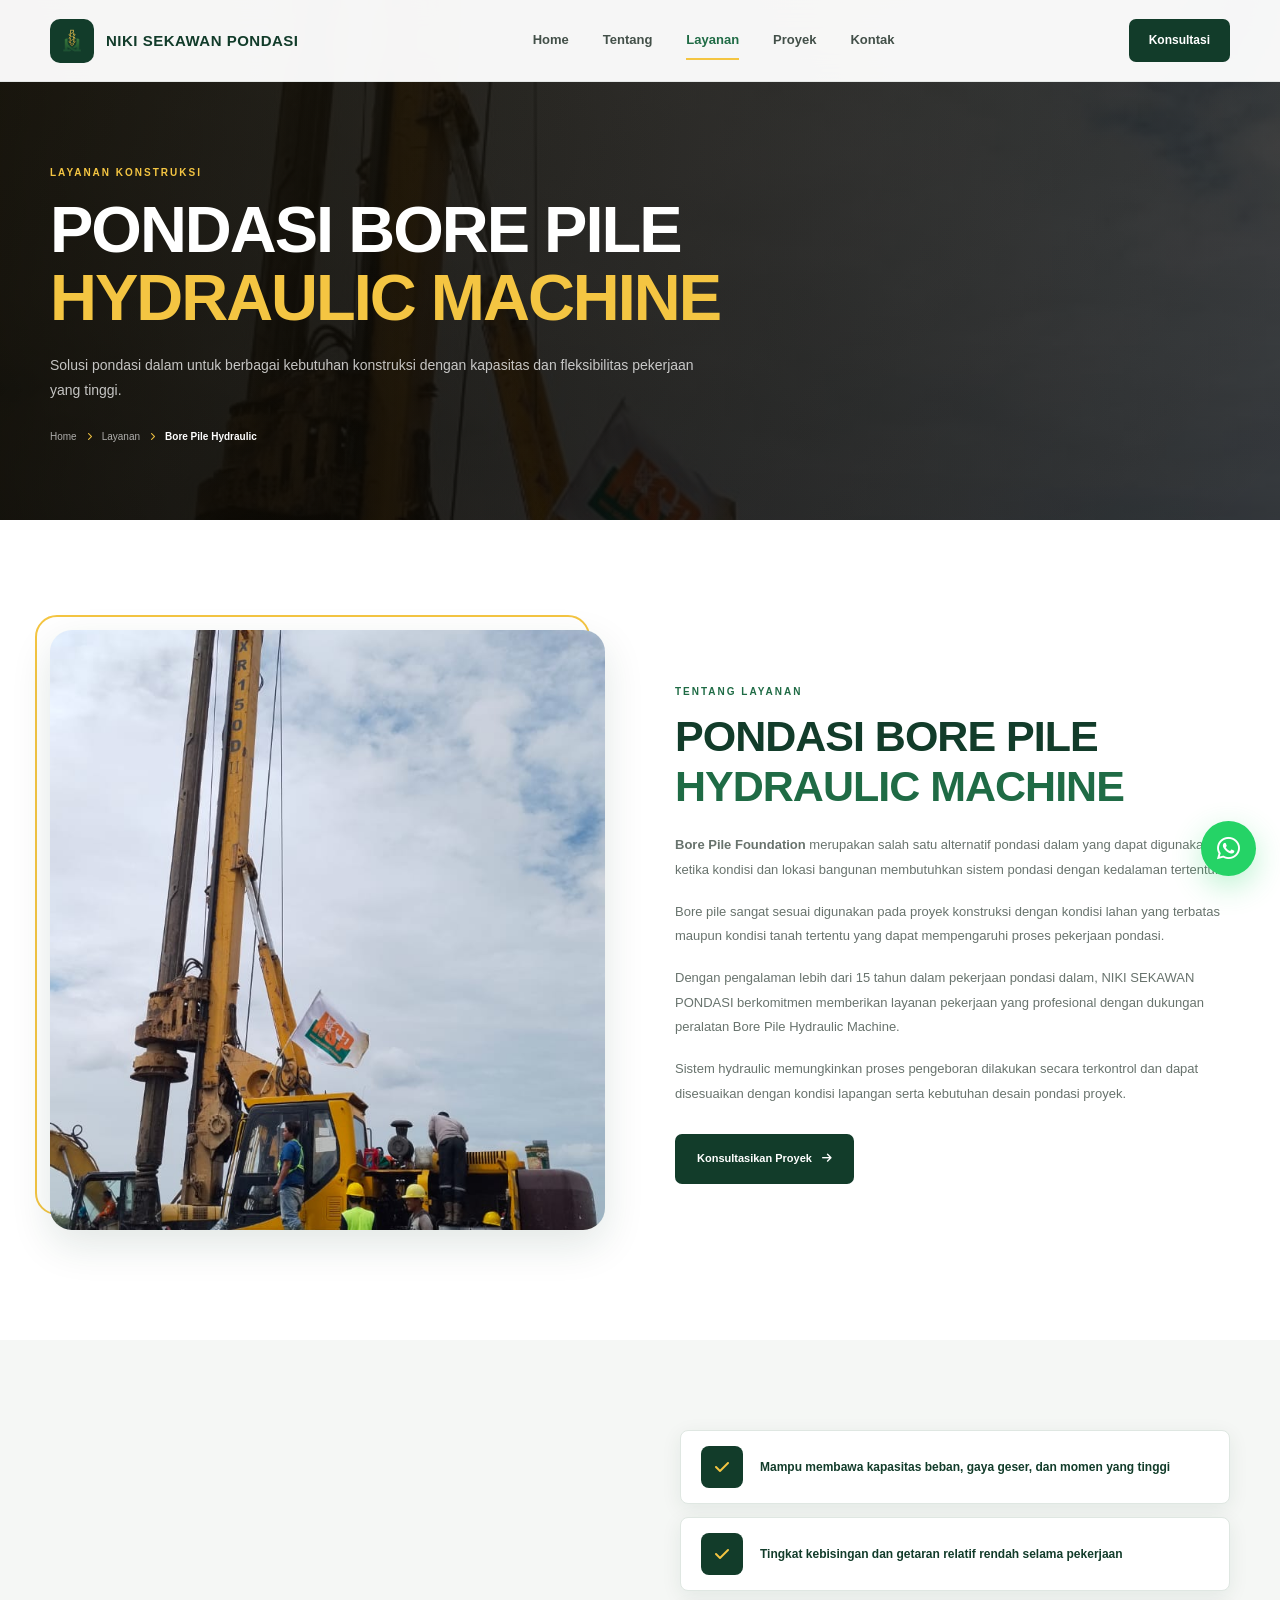
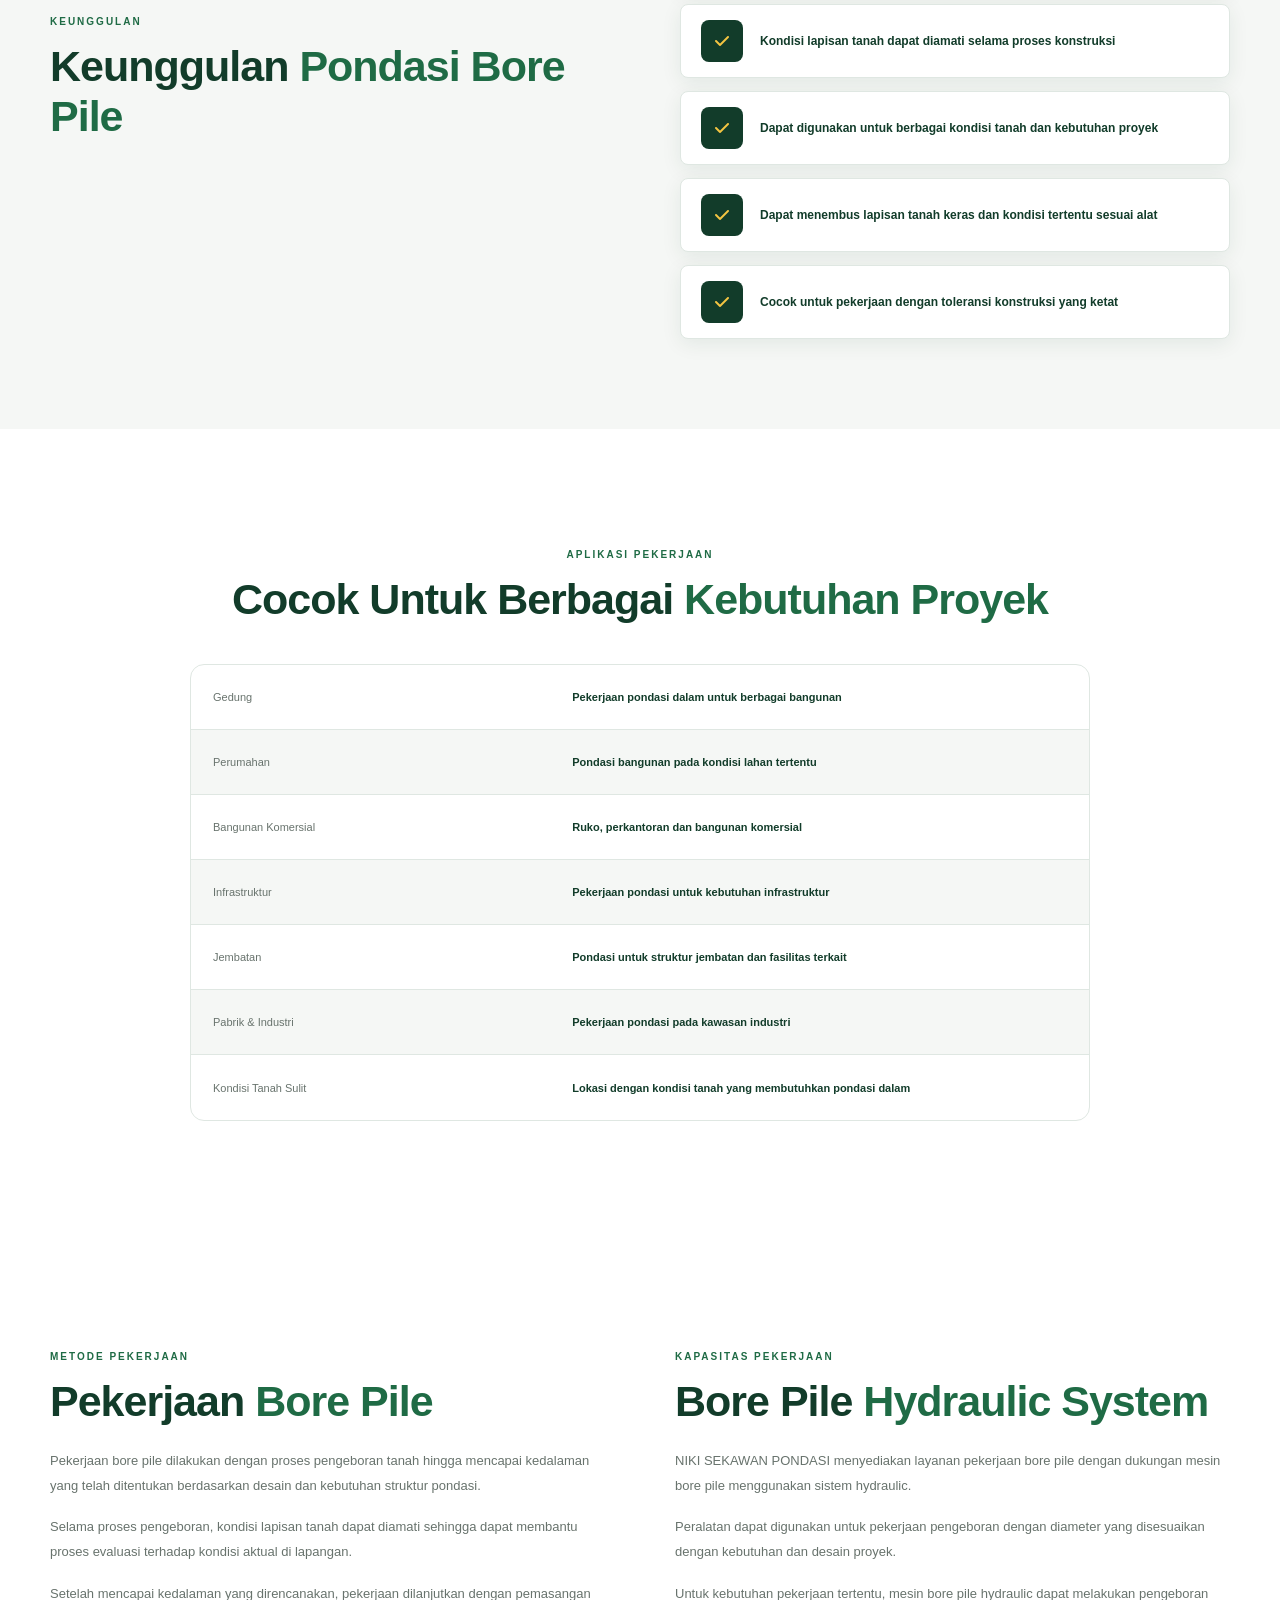
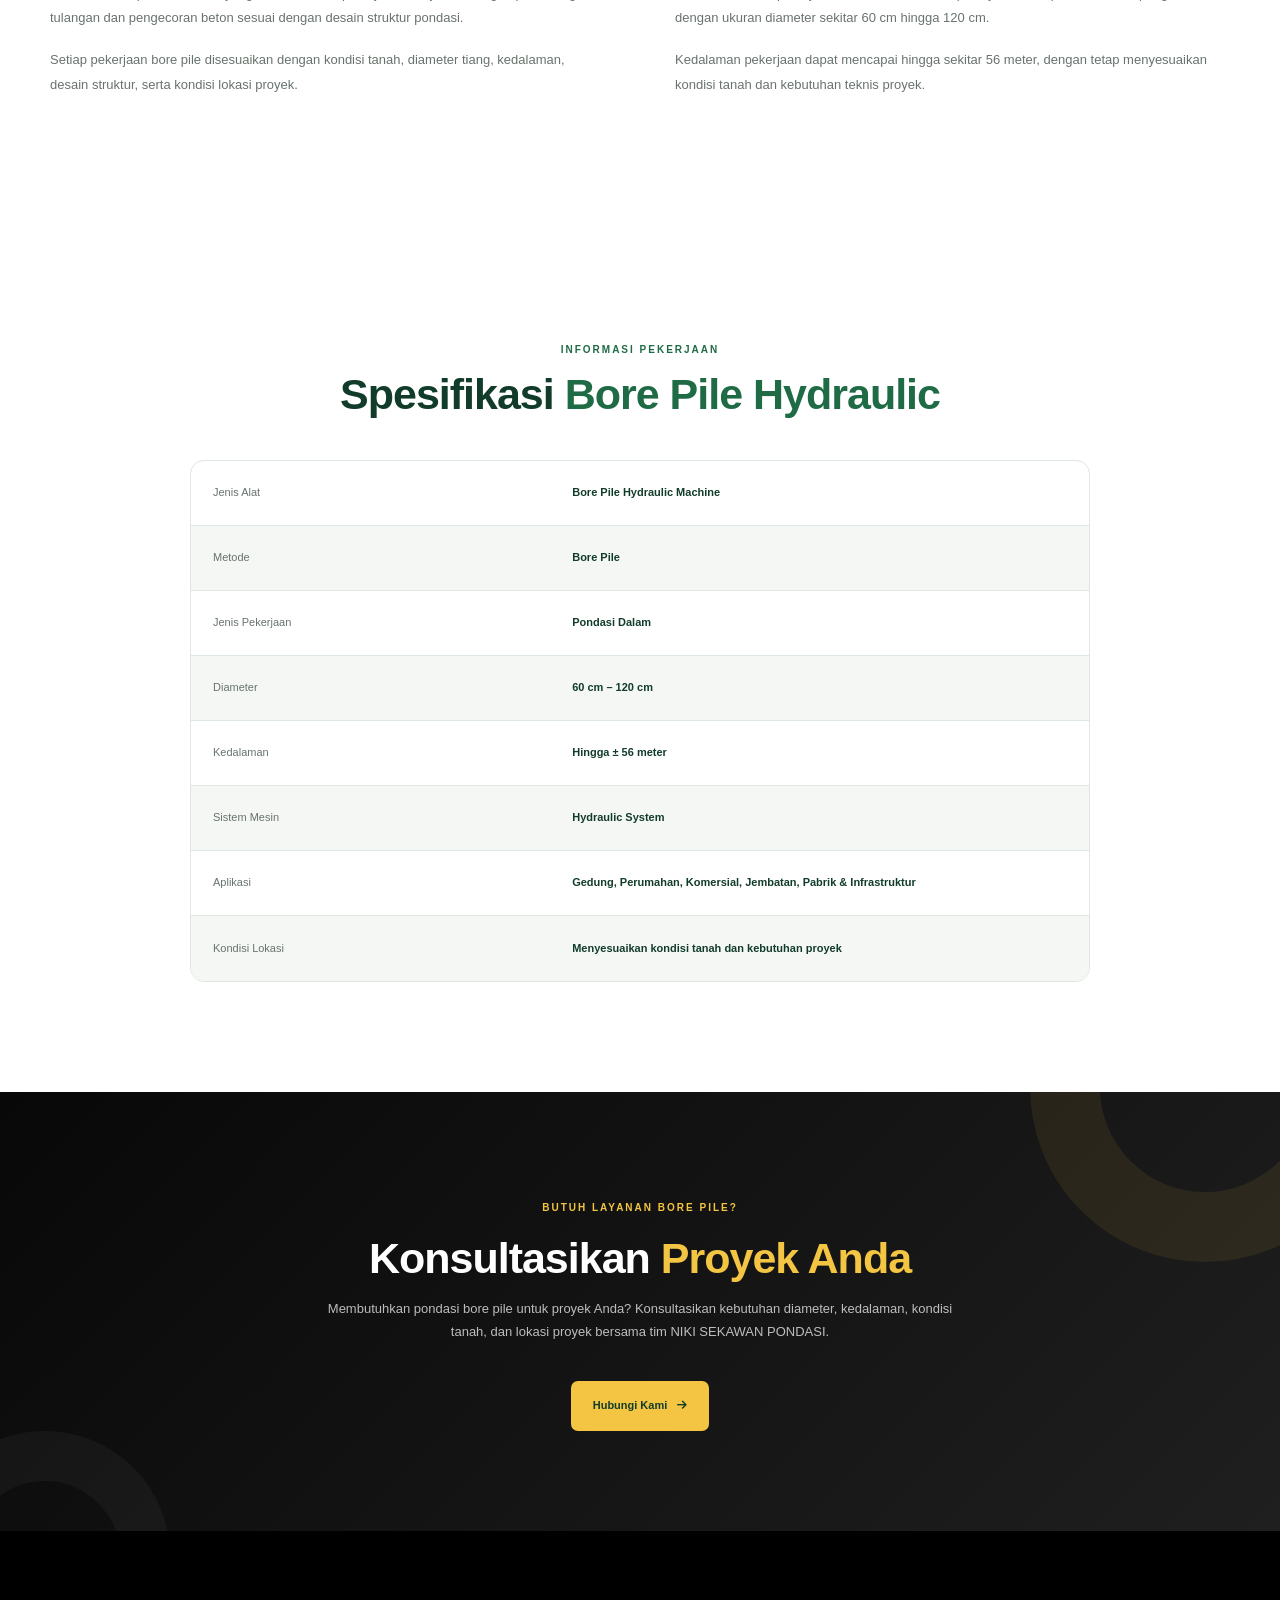
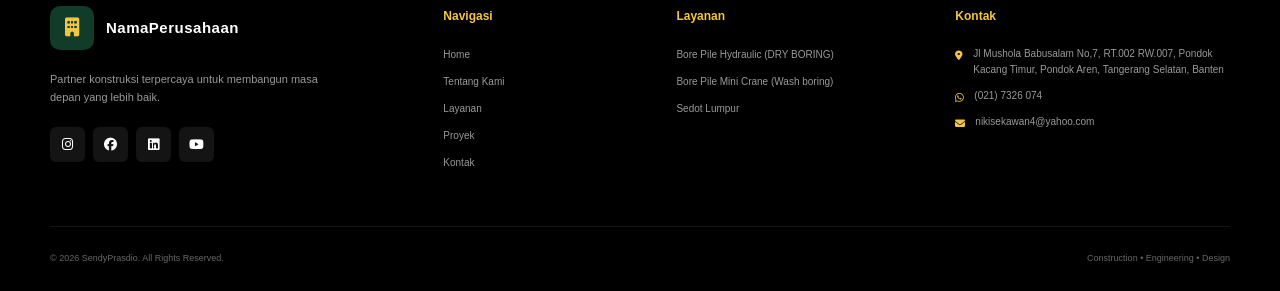
==== borepile.html @ 8ea4b2bc "Add files via upload" ====
<!DOCTYPE html>
<html lang="id">

<head>

    <meta charset="UTF-8">
    <meta name="viewport" content="width=device-width, initial-scale=1.0">

    <title>BORE PILE HYDRAULIC MACHINE | NIKI SEKAWAN PONDASI</title>

    <meta name="description"
        content="Layanan jasa Bore Pile Hydraulic Machine untuk pekerjaan pondasi dalam pada berbagai kebutuhan konstruksi, termasuk area dengan kondisi tanah dan akses yang membutuhkan metode pondasi khusus.">

    <!-- Font Awesome -->
    <link rel="stylesheet"
        href="https://cdnjs.cloudflare.com/ajax/libs/font-awesome/6.5.2/css/all.min.css">

    <!-- CSS Utama -->
    <link rel="stylesheet" href="style.css">

    <!-- CSS Detail Layanan -->
    <link rel="stylesheet" href="detail-service1.css">

</head>


<body>


<!-- =====================================================
     NAVBAR
===================================================== -->

<!-- ================= NAVBAR ================= -->

<header class="navbar">

    <div class="container nav-container">

        <!-- LOGO + NAMA PERUSAHAAN -->
        <a href="#home" class="logo">

            <span class="logo-icon">
                <img src="LogoNSP.png" alt="Niki Sekawan Pondasi">
            </span>

            <strong>NIKI SEKAWAN PONDASI</strong>

        </a>


        <!-- MENU -->
        <nav class="nav-menu">

            <a href="index.html">
                Home
            </a>

            <a href="index.html#tentang">
                Tentang
            </a>

            <a href="index.html#layanan" class="active">
                Layanan
            </a>

            <a href="index.html#proyek">
                Proyek
            </a>

            <a href="index.html#kontak">
                Kontak
            </a>

        </nav>


        <!-- BUTTON -->
        <a href="#kontak" class="nav-button">
            Konsultasi
        </a>


        <!-- MOBILE MENU -->
        <button class="menu-toggle" id="menuToggle">
            <i class="fa-solid fa-bars"></i>
        </button>

    </div>

</header>


<!-- =====================================================
     HERO
===================================================== -->

<section class="detail-hero">

    <div class="detail-hero-overlay"></div>

    <div class="container detail-hero-content">

        <span>
            LAYANAN KONSTRUKSI
        </span>


        <h1>

            PONDASI BORE PILE

            <strong>
                HYDRAULIC MACHINE
            </strong>

        </h1>


        <p>

            Solusi pondasi dalam untuk berbagai kebutuhan
            konstruksi dengan kapasitas dan fleksibilitas
            pekerjaan yang tinggi.

        </p>


        <!-- BREADCRUMB -->

        <div class="detail-breadcrumb">

            <a href="index.html">
                Home
            </a>

            <i class="fa-solid fa-chevron-right"></i>

            <a href="index.html#layanan">
                Layanan
            </a>

            <i class="fa-solid fa-chevron-right"></i>

            <span>
                Bore Pile Hydraulic
            </span>

        </div>

    </div>

</section>



<!-- =====================================================
     DETAIL LAYANAN
===================================================== -->

<section class="detail-about">

    <div class="container">

        <div class="detail-about-grid">


            <!-- FOTO ALAT -->

            <div class="detail-image">

                <img
                    src="BORE PILE HYDRAULIC.jpeg"
                    alt="Bore Pile Hydraulic Machine">

            </div>



            <!-- PENJELASAN -->

            <div class="detail-content">

                <span class="detail-label">

                    TENTANG LAYANAN

                </span>


                <h2>

                    PONDASI BORE PILE

                    <strong>
                        HYDRAULIC MACHINE
                    </strong>

                </h2>


                <p>

                    <strong>Bore Pile Foundation</strong> merupakan
                    salah satu alternatif pondasi dalam yang dapat
                    digunakan ketika kondisi dan lokasi bangunan
                    membutuhkan sistem pondasi dengan kedalaman
                    tertentu.

                </p>


                <p>

                    Bore pile sangat sesuai digunakan pada proyek
                    konstruksi dengan kondisi lahan yang terbatas
                    maupun kondisi tanah tertentu yang dapat
                    mempengaruhi proses pekerjaan pondasi.

                </p>


                <p>

                    Dengan pengalaman lebih dari 15 tahun dalam
                    pekerjaan pondasi dalam, NIKI SEKAWAN PONDASI
                    berkomitmen memberikan layanan pekerjaan yang
                    profesional dengan dukungan peralatan
                    Bore Pile Hydraulic Machine.

                </p>


                <p>

                    Sistem hydraulic memungkinkan proses pengeboran
                    dilakukan secara terkontrol dan dapat disesuaikan
                    dengan kondisi lapangan serta kebutuhan desain
                    pondasi proyek.

                </p>


                <a
                    href="index.html#kontak"
                    class="detail-button">

                    Konsultasikan Proyek

                    <i class="fa-solid fa-arrow-right"></i>

                </a>

            </div>

        </div>

    </div>

</section>



<!-- =====================================================
     KEUNGGULAN
===================================================== -->

<section class="detail-usage">

    <div class="container">

        <div class="detail-usage-grid">


            <!-- TITLE -->

            <div class="usage-title">

                <span class="detail-label">

                    KEUNGGULAN

                </span>


                <h2>

                    Keunggulan

                    <strong>
                        Pondasi Bore Pile
                    </strong>

                </h2>

            </div>



            <!-- LIST -->

            <div class="usage-list">


                <!-- 1 -->

                <div class="usage-item">

                    <i class="fa-solid fa-check"></i>

                    <span>

                        Mampu membawa kapasitas beban,
                        gaya geser, dan momen yang tinggi

                    </span>

                </div>



                <!-- 2 -->

                <div class="usage-item">

                    <i class="fa-solid fa-check"></i>

                    <span>

                        Tingkat kebisingan dan getaran
                        relatif rendah selama pekerjaan

                    </span>

                </div>



                <!-- 3 -->

                <div class="usage-item">

                    <i class="fa-solid fa-check"></i>

                    <span>

                        Kondisi lapisan tanah dapat diamati
                        selama proses konstruksi

                    </span>

                </div>



                <!-- 4 -->

                <div class="usage-item">

                    <i class="fa-solid fa-check"></i>

                    <span>

                        Dapat digunakan untuk berbagai
                        kondisi tanah dan kebutuhan proyek

                    </span>

                </div>



                <!-- 5 -->

                <div class="usage-item">

                    <i class="fa-solid fa-check"></i>

                    <span>

                        Dapat menembus lapisan tanah keras
                        dan kondisi tertentu sesuai alat

                    </span>

                </div>



                <!-- 6 -->

                <div class="usage-item">

                    <i class="fa-solid fa-check"></i>

                    <span>

                        Cocok untuk pekerjaan dengan
                        toleransi konstruksi yang ketat

                    </span>

                </div>


            </div>

        </div>

    </div>

</section>



<!-- =====================================================
     APLIKASI / KEGUNAAN
===================================================== -->

<section class="detail-spec">

    <div class="container">


        <!-- HEADING -->

        <div class="detail-spec-heading">

            <span class="detail-label">

                APLIKASI PEKERJAAN

            </span>


            <h2>

                Cocok Untuk Berbagai

                <strong>
                    Kebutuhan Proyek
                </strong>

            </h2>

        </div>



        <!-- TABLE -->

        <div class="spec-table">


            <!-- 1 -->

            <div class="spec-row">

                <span>
                    Gedung
                </span>

                <strong>

                    Pekerjaan pondasi dalam
                    untuk berbagai bangunan

                </strong>

            </div>



            <!-- 2 -->

            <div class="spec-row">

                <span>
                    Perumahan
                </span>

                <strong>

                    Pondasi bangunan pada
                    kondisi lahan tertentu

                </strong>

            </div>



            <!-- 3 -->

            <div class="spec-row">

                <span>
                    Bangunan Komersial
                </span>

                <strong>

                    Ruko, perkantoran dan
                    bangunan komersial

                </strong>

            </div>



            <!-- 4 -->

            <div class="spec-row">

                <span>
                    Infrastruktur
                </span>

                <strong>

                    Pekerjaan pondasi untuk
                    kebutuhan infrastruktur

                </strong>

            </div>



            <!-- 5 -->

            <div class="spec-row">

                <span>
                    Jembatan
                </span>

                <strong>

                    Pondasi untuk struktur
                    jembatan dan fasilitas terkait

                </strong>

            </div>



            <!-- 6 -->

            <div class="spec-row">

                <span>
                    Pabrik & Industri
                </span>

                <strong>

                    Pekerjaan pondasi pada
                    kawasan industri

                </strong>

            </div>



            <!-- 7 -->

            <div class="spec-row">

                <span>
                    Kondisi Tanah Sulit
                </span>

                <strong>

                    Lokasi dengan kondisi tanah
                    yang membutuhkan pondasi dalam

                </strong>

            </div>


        </div>

    </div>

</section>



<!-- =====================================================
     INFORMASI METODE
===================================================== -->

<section class="detail-about">

    <div class="container">

        <div class="detail-about-grid">


            <!-- TEXT -->

            <div class="detail-content">

                <span class="detail-label">

                    METODE PEKERJAAN

                </span>


                <h2>

                    Pekerjaan

                    <strong>
                        Bore Pile
                    </strong>

                </h2>


                <p>

                    Pekerjaan bore pile dilakukan dengan proses
                    pengeboran tanah hingga mencapai kedalaman
                    yang telah ditentukan berdasarkan desain dan
                    kebutuhan struktur pondasi.

                </p>


                <p>

                    Selama proses pengeboran, kondisi lapisan tanah
                    dapat diamati sehingga dapat membantu proses
                    evaluasi terhadap kondisi aktual di lapangan.

                </p>


                <p>

                    Setelah mencapai kedalaman yang direncanakan,
                    pekerjaan dilanjutkan dengan pemasangan
                    tulangan dan pengecoran beton sesuai dengan
                    desain struktur pondasi.

                </p>


                <p>

                    Setiap pekerjaan bore pile disesuaikan dengan
                    kondisi tanah, diameter tiang, kedalaman,
                    desain struktur, serta kondisi lokasi proyek.

                </p>

            </div>



            <!-- INFO -->

            <div class="detail-content">

                <span class="detail-label">

                    KAPASITAS PEKERJAAN

                </span>


                <h2>

                    Bore Pile

                    <strong>
                        Hydraulic System
                    </strong>

                </h2>


                <p>

                    NIKI SEKAWAN PONDASI menyediakan layanan
                    pekerjaan bore pile dengan dukungan mesin
                    bore pile menggunakan sistem hydraulic.

                </p>


                <p>

                    Peralatan dapat digunakan untuk pekerjaan
                    pengeboran dengan diameter yang disesuaikan
                    dengan kebutuhan dan desain proyek.

                </p>


                <p>

                    Untuk kebutuhan pekerjaan tertentu,
                    mesin bore pile hydraulic dapat melakukan
                    pengeboran dengan ukuran diameter sekitar
                    60 cm hingga 120 cm.

                </p>


                <p>

                    Kedalaman pekerjaan dapat mencapai hingga
                    sekitar 56 meter, dengan tetap menyesuaikan
                    kondisi tanah dan kebutuhan teknis proyek.

                </p>

            </div>

        </div>

    </div>

</section>



<!-- =====================================================
     SPESIFIKASI
===================================================== -->

<section class="detail-spec">

    <div class="container">


        <div class="detail-spec-heading">

            <span class="detail-label">

                INFORMASI PEKERJAAN

            </span>


            <h2>

                Spesifikasi

                <strong>
                    Bore Pile Hydraulic
                </strong>

            </h2>

        </div>



        <div class="spec-table">


            <!-- JENIS ALAT -->

            <div class="spec-row">

                <span>
                    Jenis Alat
                </span>

                <strong>
                    Bore Pile Hydraulic Machine
                </strong>

            </div>



            <!-- METODE -->

            <div class="spec-row">

                <span>
                    Metode
                </span>

                <strong>
                    Bore Pile
                </strong>

            </div>



            <!-- JENIS PEKERJAAN -->

            <div class="spec-row">

                <span>
                    Jenis Pekerjaan
                </span>

                <strong>
                    Pondasi Dalam
                </strong>

            </div>



            <!-- DIAMETER -->

            <div class="spec-row">

                <span>
                    Diameter
                </span>

                <strong>
                    60 cm – 120 cm
                </strong>

            </div>



            <!-- KEDALAMAN -->

            <div class="spec-row">

                <span>
                    Kedalaman
                </span>

                <strong>
                    Hingga ± 56 meter
                </strong>

            </div>



            <!-- SISTEM -->

            <div class="spec-row">

                <span>
                    Sistem Mesin
                </span>

                <strong>
                    Hydraulic System
                </strong>

            </div>



            <!-- APLIKASI -->

            <div class="spec-row">

                <span>
                    Aplikasi
                </span>

                <strong>
                    Gedung, Perumahan, Komersial,
                    Jembatan, Pabrik & Infrastruktur
                </strong>

            </div>



            <!-- KONDISI -->

            <div class="spec-row">

                <span>
                    Kondisi Lokasi
                </span>

                <strong>
                    Menyesuaikan kondisi tanah
                    dan kebutuhan proyek
                </strong>

            </div>

        </div>

    </div>

</section>



<!-- =====================================================
     CTA
===================================================== -->

<section class="detail-cta">

    <div class="container">

        <div class="detail-cta-content">

            <span>

                BUTUH LAYANAN BORE PILE?

            </span>


            <h2>

                Konsultasikan

                <strong>
                    Proyek Anda
                </strong>

            </h2>


            <p>

                Membutuhkan pondasi bore pile untuk proyek
                Anda? Konsultasikan kebutuhan diameter,
                kedalaman, kondisi tanah, dan lokasi proyek
                bersama tim NIKI SEKAWAN PONDASI.

            </p>


            <a
                href="index.html#kontak"
                class="detail-button">

                Hubungi Kami

                <i class="fa-solid fa-arrow-right"></i>

            </a>

        </div>

    </div>

</section>


<!-- ================= FOOTER ================= -->

<footer class="footer">

    <div class="container">

        <div class="footer-grid">


            <div class="footer-brand">

                <a href="#home" class="logo">

                    <span class="logo-icon">
                        <i class="fa-solid fa-building"></i>
                    </span>

                    <span>
                        <strong>Nama</strong>Perusahaan
                    </span>

                </a>

                <p>
                    Partner konstruksi terpercaya untuk
                    membangun masa depan yang lebih baik.
                </p>


                <div class="socials">

                    <a href="#">
                        <i class="fa-brands fa-instagram"></i>
                    </a>

                    <a href="#">
                        <i class="fa-brands fa-facebook"></i>
                    </a>

                    <a href="#">
                        <i class="fa-brands fa-linkedin"></i>
                    </a>

                    <a href="#">
                        <i class="fa-brands fa-youtube"></i>
                    </a>

                </div>

            </div>


            <div class="footer-column">

                <h3>
                    Navigasi
                </h3>

                <a href="#home">Home</a>
                <a href="#tentang">Tentang Kami</a>
                <a href="#layanan">Layanan</a>
                <a href="#proyek">Proyek</a>
                <a href="#kontak">Kontak</a>

            </div>


            <div class="footer-column">

                <h3>
                    Layanan
                </h3>

                <a href="#layanan">
                    Bore Pile Hydraulic (DRY BORING)
                </a>

                <a href="#layanan">
                    Bore Pile Mini Crane (Wash boring)
                </a>

                <a href="#layanan">
                    Sedot Lumpur
                </a>

            </div>


            <div class="footer-column contact">

                <h3>
                    Kontak
                </h3>

                <p>
                    <i class="fa-solid fa-location-dot"></i>

                    Jl Mushola Babusalam No,7, RT.002 RW.007, 
                    Pondok Kacang Timur, Pondok Aren, 
                    Tangerang Selatan, Banten
                </p>

                <p>
                    <i class="fa-brands fa-whatsapp"></i>

                    (021) 7326 074
                </p>

                <p>
                    <i class="fa-solid fa-envelope"></i>

                    nikisekawan4@yahoo.com
                </p>

            </div>

        </div>


        <div class="footer-bottom">

            <p>
                © 2026 SendyPrasdio.
                All Rights Reserved.
            </p>

            <p>
                Construction • Engineering • Design
            </p>

        </div>

    </div>

</footer>


<!-- ================= WHATSAPP FLOAT ================= -->

<a href="https://wa.me/6281234567890"
   class="whatsapp"
   target="_blank">

    <i class="fa-brands fa-whatsapp"></i>

</a>



<!-- =====================================================
     SCRIPT
===================================================== -->

<script>

const menuToggle =
    document.querySelector('.menu-toggle');

const navbar =
    document.querySelector('.navbar');


if (menuToggle) {

    menuToggle.addEventListener('click', () => {

        navbar.classList.toggle('active');

    });

}

</script>


</body>

</html>
---- style.css ----
/* =========================================================
   NIKI SEKAWAN PONDASI
   MAIN WEBSITE CSS
   Theme: Green + White + Yellow
   Responsive: Desktop / Tablet / Mobile
========================================================= */


/* =========================================================
   ROOT
========================================================= */

:root {
    --green-dark: #123c2a;
    --green: #1f6b45;
    --green-light: #2d8a5b;

    --yellow: #f4c542;
    --yellow-dark: #d9a900;

    --white: #ffffff;
    --black: #18201c;

    --text: #26312b;
    --text-light: #68736d;

    --bg: #f5f7f5;
    --bg-soft: #edf3ef;

    --border: #dfe7e2;

    --shadow-sm: 0 5px 20px rgba(18, 60, 42, 0.08);
    --shadow: 0 15px 40px rgba(18, 60, 42, 0.12);
    --shadow-lg: 0 25px 60px rgba(18, 60, 42, 0.18);

    --radius-sm: 8px;
    --radius: 14px;
    --radius-lg: 22px;

    --container: 1180px;

    --transition: all 0.3s ease;
}


/* =========================================================
   RESET
========================================================= */

*,
*::before,
*::after {
    margin: 0;
    padding: 0;
    box-sizing: border-box;
}

html {
    scroll-behavior: smooth;
    scroll-padding-top: 90px;
}

body {
    width: 100%;
    min-width: 0;

    font-family: "Montserrat", sans-serif;

    color: var(--text);
    background: var(--white);

    line-height: 1.7;

    overflow-x: hidden;
}

img {
    display: block;

    max-width: 100%;
    width: 100%;
}

a {
    color: inherit;
    text-decoration: none;
}

button,
input,
textarea,
select {
    font-family: inherit;
}

button {
    border: 0;
    cursor: pointer;
}

ul {
    list-style: none;
}


/* =========================================================
   CONTAINER
   HANYA SATU SISTEM CONTAINER
========================================================= */

.container {
    width: calc(100% - 40px);
    max-width: var(--container);

    margin-left: auto;
    margin-right: auto;
}


/* =========================================================
   SECTION
========================================================= */

.section {
    width: 100%;

    padding: 110px 0;
}


/* =========================================================
   NAVBAR
========================================================= */

.navbar {
    position: fixed;

    top: 0;
    left: 0;

    width: 100%;
    height: 82px;

    z-index: 9999;

    background: rgba(255, 255, 255, 0.96);

    backdrop-filter: blur(14px);
    -webkit-backdrop-filter: blur(14px);

    border-bottom: 1px solid rgba(18, 60, 42, 0.08);

    transition: var(--transition);
}

.nav-container {
    height: 100%;

    display: flex;

    align-items: center;
    justify-content: space-between;

    gap: 30px;
}


/* =========================================================
   LOGO
========================================================= */

.logo {
    display: inline-flex;

    align-items: center;

    gap: 12px;

    color: var(--green-dark);

    font-size: 15px;
    font-weight: 700;

    letter-spacing: 0.5px;

    white-space: nowrap;

    flex-shrink: 0;
}

.logo strong {
    color: var(--green-dark);
}

.logo-icon {
    width: 44px;
    height: 44px;

    flex-shrink: 0;

    display: flex;

    align-items: center;
    justify-content: center;

    border-radius: 10px;

    background: var(--green-dark);
    color: var(--yellow);

    overflow: hidden;
}

.logo-icon img {
    width: 100%;
    height: 100%;

    object-fit: contain;
}

.logo-icon i {
    font-size: 19px;
}


/* =========================================================
   NAV MENU
========================================================= */

.nav-menu {
    display: flex;

    align-items: center;

    gap: 34px;
}

.nav-menu a {
    position: relative;

    color: #435049;

    font-size: 13px;
    font-weight: 600;

    transition: var(--transition);
}

.nav-menu a::after {
    content: "";

    position: absolute;

    left: 0;
    bottom: -8px;

    width: 0;
    height: 2px;

    background: var(--yellow);

    transition: var(--transition);
}

.nav-menu a:hover,
.nav-menu a.active {
    color: var(--green);
}

.nav-menu a:hover::after,
.nav-menu a.active::after {
    width: 100%;
}


/* =========================================================
   NAV BUTTON
========================================================= */

.nav-button {
    padding: 11px 20px;

    background: var(--green-dark);
    color: var(--white);

    border-radius: 7px;

    font-size: 12px;
    font-weight: 700;

    transition: var(--transition);

    white-space: nowrap;
}

.nav-button:hover {
    background: var(--green);

    transform: translateY(-2px);

    box-shadow: var(--shadow-sm);
}


/* =========================================================
   MOBILE TOGGLE
========================================================= */

.menu-toggle {
    display: none;

    width: 42px;
    height: 42px;

    align-items: center;
    justify-content: center;

    background: var(--green-dark);
    color: var(--white);

    border-radius: 8px;

    font-size: 18px;

    flex-shrink: 0;
}


/* =========================================================
   HERO
========================================================= */

.hero {
    position: relative;

    width: 100%;
    min-height: 760px;

    display: flex;

    align-items: center;

    background:
        linear-gradient(
            90deg,
            rgba(0, 0, 0, 0.96) 0%,
            rgba(0, 0, 0, 0.86) 45%,
            rgba(0, 0, 0, 0.45) 100%
        ),
        url("GambarUtama1.jfif") center / cover no-repeat;

    color: var(--white);

    overflow: hidden;
}

.hero-overlay {
    position: absolute;

    inset: 0;

    background:
        linear-gradient(
            135deg,
            rgba(244, 197, 66, 0.05),
            transparent 50%
        );

    pointer-events: none;
}

.hero-container {
    position: relative;

    z-index: 2;

    padding-top: 80px;
}

.hero-content {
    max-width: 760px;
}

.hero-label {
    display: inline-flex;

    align-items: center;

    gap: 9px;

    margin-bottom: 22px;

    color: var(--yellow);

    font-size: 12px;
    font-weight: 800;

    letter-spacing: 2px;
}

.hero-label i {
    font-size: 15px;
}

.hero h1 {
    max-width: 760px;

    margin-bottom: 24px;

    font-size: clamp(42px, 5vw, 70px);

    line-height: 1.08;

    font-weight: 800;

    letter-spacing: -2px;
}

.hero h1 span {
    color: var(--yellow);
}

.hero p {
    max-width: 690px;

    margin-bottom: 34px;

    color: rgba(255, 255, 255, 0.82);

    font-size: 15px;

    line-height: 1.9;
}


/* =========================================================
   BUTTONS
========================================================= */

.hero-buttons,
.cta-buttons {
    display: flex;

    align-items: center;

    gap: 14px;
}

.btn {
    min-height: 50px;

    display: inline-flex;

    align-items: center;
    justify-content: center;

    gap: 10px;

    padding: 0 23px;

    border-radius: 7px;

    font-size: 12px;
    font-weight: 700;

    transition: var(--transition);
}

.btn-primary {
    background: var(--yellow);
    color: var(--green-dark);
}

.btn-primary:hover {
    background: #ffd75c;

    transform: translateY(-3px);

    box-shadow:
        0 12px 30px rgba(244, 197, 66, 0.25);
}

.btn-outline {
    border: 1px solid rgba(255, 255, 255, 0.45);

    color: var(--white);
}

.btn-outline:hover {
    background: var(--white);

    color: var(--green-dark);
}


/* =========================================================
   HERO STATS
========================================================= */

.hero-stats {
    margin-top: 65px;

    display: flex;

    gap: 55px;

    flex-wrap: wrap;
}

.hero-stats div {
    display: flex;

    flex-direction: column;
}

.hero-stats strong {
    color: var(--yellow);

    font-size: 28px;

    line-height: 1;

    margin-bottom: 7px;
}

.hero-stats span {
    color: rgba(255, 255, 255, 0.75);

    font-size: 11px;
    font-weight: 500;
}


/* =========================================================
   SECTION HEADING
========================================================= */

.section-heading {
    margin-bottom: 50px;
}

.section-heading > span {
    display: inline-block;

    margin-bottom: 12px;

    color: var(--green);

    font-size: 11px;

    font-weight: 800;

    letter-spacing: 2px;
}

.section-heading h2 {
    max-width: 700px;

    color: var(--green-dark);

    font-size: clamp(30px, 4vw, 44px);

    line-height: 1.2;

    letter-spacing: -1px;
}

.section-heading h2 strong {
    color: var(--green);
}

.section-heading p {
    max-width: 620px;

    margin-top: 18px;

    color: var(--text-light);

    font-size: 14px;
}

.section-heading.center {
    text-align: center;
}

.section-heading.center h2,
.section-heading.center p {
    margin-left: auto;
    margin-right: auto;
}


/* =========================================================
   ABOUT
========================================================= */

.about {
    width: 100%;

    background: var(--white);
}

.about-grid {
    display: grid;

    grid-template-columns:
        minmax(0, 1fr)
        minmax(0, 1fr);

    gap: 75px;

    align-items: center;
}

.about-content {
    min-width: 0;
}

.about-image {
    position: relative;

    width: 100%;

    min-width: 0;
}

.about-image > img {
    width: 100%;
    height: 580px;

    object-fit: cover;

    border-radius: var(--radius-lg);
}

.experience-box {
    position: absolute;

    right: -25px;
    bottom: 30px;

    width: 145px;
    height: 145px;

    display: flex;

    flex-direction: column;

    align-items: center;
    justify-content: center;

    background: var(--yellow);

    color: var(--green-dark);

    border-radius: 50%;

    box-shadow: var(--shadow);

    z-index: 2;
}

.experience-box strong {
    font-size: 32px;

    line-height: 1;
}

.experience-box span {
    margin-top: 6px;

    text-align: center;

    font-size: 10px;

    font-weight: 700;

    line-height: 1.4;
}

.small-title {
    display: inline-block;

    margin-bottom: 12px;

    color: var(--green);

    font-size: 10px;

    font-weight: 800;

    letter-spacing: 2px;
}

.about-content h3 {
    margin-bottom: 25px;

    color: var(--green-dark);

    font-size: clamp(28px, 3vw, 38px);

    line-height: 1.2;
}

.about-content p {
    margin-bottom: 17px;

    color: var(--text-light);

    font-size: 13px;

    line-height: 1.9;
}

.about-content p strong {
    color: var(--green-dark);
}

.about-vision {
    margin-top: 28px;

    padding: 25px;

    background: var(--bg);

    border-left: 4px solid var(--yellow);

    border-radius:
        0
        var(--radius)
        var(--radius)
        0;
}

.about-vision h4 {
    margin-bottom: 8px;

    color: var(--green-dark);

    font-size: 18px;
}

.about-vision p {
    margin-bottom: 0;
}

.about-points {
    margin-top: 25px;

    display: grid;

    grid-template-columns:
        minmax(0, 1fr)
        minmax(0, 1fr);

    gap: 12px;
}

.about-points div {
    display: flex;

    align-items: center;

    gap: 9px;

    color: var(--green-dark);

    font-size: 12px;

    font-weight: 700;
}

.about-points i {
    color: var(--yellow-dark);
}


/* =========================================================
   SERVICES
========================================================= */

.services {
    width: 100%;

    background: var(--bg);
}

.service-grid {
    display: grid;

    grid-template-columns:
        repeat(3, minmax(0, 1fr));

    gap: 24px;
}

.service-card {
    min-width: 0;

    overflow: hidden;

    background: var(--white);

    border: 1px solid var(--border);

    border-radius: var(--radius);

    box-shadow: var(--shadow-sm);

    transition: var(--transition);
}

.service-card:hover {
    transform: translateY(-8px);

    box-shadow: var(--shadow);
}

.service-image {
    width: 100%;
    height: 400px;

    overflow: hidden;
}

.service-image img {
    width: 100%;
    height: 100%;

    object-fit: cover;

    transition: transform 0.6s ease;
}

.service-card:hover .service-image img {
    transform: scale(1.06);
}

.service-content {
    padding: 27px;
}

.service-category {
    display: block;

    min-height: 15px;

    margin-bottom: 8px;

    color: var(--green);

    font-size: 9px;

    font-weight: 800;

    letter-spacing: 1.5px;
}

.service-content h3 {
    margin-bottom: 13px;

    color: var(--green-dark);

    font-size: 19px;

    line-height: 1.3;
}

.service-content h3 strong {
    display: block;

    color: var(--green);

    font-size: 12px;
}

.service-content p {
    margin-bottom: 20px;

    color: var(--text-light);

    font-size: 12px;

    line-height: 1.8;
}

.service-content a {
    display: inline-flex;

    align-items: center;

    gap: 8px;

    color: var(--green);

    font-size: 11px;

    font-weight: 800;

    transition: var(--transition);
}

.service-content a:hover {
    color: var(--yellow-dark);

    gap: 13px;
}


/* =========================================================
   PROJECTS
========================================================= */

.projects {
    width: 100%;

    background: var(--white);
}

.project-heading {
    display: flex;

    align-items: flex-end;

    justify-content: space-between;

    gap: 30px;

    margin-bottom: 35px;
}

.project-heading .section-heading {
    margin-bottom: 0;
}

.text-button {
    display: inline-flex;

    align-items: center;

    gap: 9px;

    color: var(--green);

    font-size: 11px;

    font-weight: 800;

    white-space: nowrap;

    transition: var(--transition);
}

.text-button:hover {
    color: var(--yellow-dark);

    gap: 14px;
}


/* =========================================================
   PROJECT SUMMARY
========================================================= */

.project-summary {
    display: grid;

    grid-template-columns:
        repeat(3, minmax(0, 1fr));

    margin-bottom: 70px;

    background: var(--green-dark);

    border-radius: var(--radius);

    overflow: hidden;
}

.summary-item {
    min-height: 145px;

    display: flex;

    align-items: center;

    gap: 20px;

    padding: 30px;

    border-right:
        1px solid
        rgba(255, 255, 255, 0.12);
}

.summary-item:last-child {
    border-right: 0;
}

.summary-item > strong {
    color: var(--yellow);

    font-size: 29px;
}

.summary-item span {
    display: flex;

    flex-direction: column;

    color: var(--white);

    font-size: 12px;

    font-weight: 700;
}

.summary-item small {
    margin-top: 4px;

    color: rgba(255, 255, 255, 0.55);

    font-size: 9px;

    font-weight: 500;
}


/* =========================================================
   PROJECT STATS
========================================================= */

.project-stats {
    display: grid;

    grid-template-columns:
        repeat(3, minmax(0, 1fr));

    gap: 20px;

    margin-bottom: 45px;
}

.project-stat {
    min-width: 0;

    display: flex;

    align-items: center;

    gap: 17px;

    padding: 22px;

    background: var(--bg);

    border: 1px solid var(--border);

    border-radius: var(--radius);

    transition: var(--transition);
}

.project-stat:hover {
    border-color: var(--yellow);

    transform: translateY(-4px);
}

.stat-icon {
    width: 50px;
    height: 50px;

    flex-shrink: 0;

    display: flex;

    align-items: center;
    justify-content: center;

    background: var(--green-dark);

    color: var(--yellow);

    border-radius: 10px;
}

.project-stat strong {
    display: block;

    color: var(--green-dark);

    font-size: 22px;

    line-height: 1.2;
}

.project-stat span {
    color: var(--text-light);

    font-size: 10px;
}


/* =========================================================
   PROJECT TABLE
========================================================= */

.project-table-wrapper,
.ongoing-projects {
    margin-top: 40px;

    background: var(--white);

    border: 1px solid var(--border);

    border-radius: var(--radius);

    overflow: hidden;
}

.project-table-title {
    min-height: 90px;

    display: flex;

    align-items: center;

    justify-content: space-between;

    gap: 20px;

    padding: 22px 27px;

    background: var(--green-dark);

    color: var(--white);
}

.project-table-title span {
    display: block;

    margin-bottom: 4px;

    color: var(--yellow);

    font-size: 9px;

    font-weight: 800;

    letter-spacing: 1.5px;
}

.project-table-title h3 {
    font-size: 18px;
}

.project-table-title > i {
    flex-shrink: 0;

    color: var(--yellow);

    font-size: 23px;
}

.project-table {
    width: 100%;
}

.project-row {
    display: grid;

    grid-template-columns:
        0.7fr
        1.6fr
        2fr
        0.7fr;

    min-height: 60px;

    align-items: center;

    border-bottom: 1px solid var(--border);

    font-size: 11px;
}

.project-row:last-child {
    border-bottom: 0;
}

.project-row > div {
    min-width: 0;

    padding: 13px 18px;
}

.project-header {
    background: var(--bg-soft);

    color: var(--green-dark);

    font-weight: 800;
}

.project-row:not(.project-header):hover {
    background: #fafcfb;
}

.project-badge {
    display: inline-block;

    padding: 5px 9px;

    background: #e8f2ec;

    color: var(--green);

    border-radius: 5px;

    font-size: 9px;

    font-weight: 700;
}


/* =========================================================
   ONGOING PROJECT
========================================================= */

.ongoing-projects {
    margin-top: 35px;
}

.ongoing-grid {
    display: grid;

    grid-template-columns:
        repeat(2, minmax(0, 1fr));

    gap: 1px;

    background: var(--border);
}

.ongoing-card {
    min-width: 0;

    display: flex;

    align-items: center;

    gap: 17px;

    padding: 22px;

    background: var(--white);

    transition: var(--transition);
}

.ongoing-card:hover {
    background: var(--bg);
}

.ongoing-icon {
    width: 48px;
    height: 48px;

    flex-shrink: 0;

    display: flex;

    align-items: center;
    justify-content: center;

    background: var(--green-dark);

    color: var(--yellow);

    border-radius: 10px;
}

.ongoing-card span {
    display: block;

    margin-bottom: 3px;

    color: var(--green);

    font-size: 8px;

    font-weight: 800;

    letter-spacing: 1px;
}

.ongoing-card h4 {
    color: var(--green-dark);

    font-size: 13px;
}

.ongoing-card p {
    display: flex;

    align-items: center;

    gap: 5px;

    margin-top: 4px;

    color: var(--text-light);

    font-size: 10px;
}

.ongoing-card p i {
    color: var(--yellow-dark);
}


/* =========================================================
   WHY US
========================================================= */

.why-us {
    width: 100%;

    background: var(--bg);
}

.why-grid {
    width: 100%;

    display: grid;

    grid-template-columns:
        minmax(0, 1fr)
        minmax(0, 1fr);

    gap: 70px;

    align-items: center;
}

.why-content {
    min-width: 0;
}

.why-content h2 {
    margin-bottom: 18px;

    color: var(--green-dark);

    font-size: 40px;

    line-height: 1.2;
}

.why-content > p {
    max-width: 650px;

    margin-bottom: 35px;

    color: var(--text-light);

    font-size: 13px;

    line-height: 1.8;
}

.advantages {
    width: 100%;

    display: flex;

    flex-direction: column;

    gap: 25px;
}

.advantage {
    width: 100%;

    min-width: 0;

    display: flex;

    align-items: flex-start;

    gap: 17px;
}

.advantage-icon {
    width: 48px;
    height: 48px;

    flex-shrink: 0;

    display: flex;

    align-items: center;
    justify-content: center;

    background: var(--green-dark);

    color: var(--yellow);

    border-radius: 10px;
}

.advantage > div:last-child {
    min-width: 0;
}

.advantage h3 {
    margin-bottom: 5px;

    color: var(--green-dark);

    font-size: 15px;

    line-height: 1.4;
}

.advantage p {
    color: var(--text-light);

    font-size: 11px;

    line-height: 1.8;

    overflow-wrap: anywhere;
}


/* =========================================================
   WHY IMAGE
========================================================= */

.why-image {
    position: relative;

    width: 100%;

    min-width: 0;
}

.why-image > img {
    display: block;

    width: 100%;
    height: 570px;

    object-fit: cover;

    border-radius: var(--radius-lg);
}


/* =========================================================
   QUOTE BOX
========================================================= */

.quote-box {
    position: absolute;

    left: -35px;
    bottom: 35px;

    width: 280px;

    max-width: calc(100% - 20px);

    padding: 25px;

    background: var(--yellow);

    color: var(--green-dark);

    border-radius: var(--radius);

    box-shadow: var(--shadow);

    z-index: 2;
}

.quote-box i {
    display: block;

    margin-bottom: 10px;

    font-size: 22px;
}

.quote-box p {
    font-size: 12px;

    font-weight: 700;

    line-height: 1.7;
}


/* =========================================================
   CORE VALUES
========================================================= */

.core-values {
    width: 100%;

    margin-top: 110px;
}

.values-grid {
    width: 100%;

    display: grid;

    grid-template-columns:
        repeat(3, minmax(0, 1fr));

    gap: 22px;
}

.value-card {
    min-width: 0;

    padding: 35px 28px;

    background: var(--white);

    border: 1px solid var(--border);

    border-radius: var(--radius);

    text-align: center;

    transition: var(--transition);
}

.value-card:hover {
    transform: translateY(-7px);

    border-color: var(--yellow);

    box-shadow: var(--shadow-sm);
}

.value-icon {
    width: 62px;
    height: 62px;

    margin: 0 auto 20px;

    display: flex;

    align-items: center;
    justify-content: center;

    background: var(--green-dark);

    color: var(--yellow);

    border-radius: 50%;

    font-size: 21px;
}

.value-card h3 {
    margin-bottom: 4px;

    color: var(--green-dark);

    font-size: 17px;
}

.value-card > span {
    color: var(--green);

    font-size: 9px;

    font-weight: 700;

    letter-spacing: 1px;
}

.value-card p {
    margin-top: 18px;

    color: var(--text-light);

    font-size: 11px;

    line-height: 1.7;

    overflow-wrap: anywhere;
}

.value-card small {
    display: block;

    margin-top: 8px;

    color: #8a938e;

    font-size: 9px;

    line-height: 1.7;

    overflow-wrap: anywhere;
}


/* =========================================================
   CTA
========================================================= */

.cta {
    position: relative;

    width: 100%;

    padding: 100px 0;

    background:
        linear-gradient(
            90deg,
            
            rgba(0, 0, 0, 0.8)
        ),
        url("GambarUtama.jfif") center / cover no-repeat;

    color: var(--white);

    text-align: center;

    overflow: hidden;
}

.cta-overlay {
    position: absolute;

    inset: 0;

    background:
        linear-gradient(
            135deg,
            rgba(244, 197, 66, 0.08),
            transparent
        );

    pointer-events: none;
}

.cta-content {
    position: relative;

    z-index: 2;
}

.cta-content > span {
    color: var(--yellow);

    font-size: 10px;

    font-weight: 800;

    letter-spacing: 2px;
}

.cta h2 {
    max-width: 900px;

    margin: 14px auto;

    color: var(--white);

    font-size: clamp(30px, 4vw, 45px);

    line-height: 1.2;

    overflow-wrap: anywhere;
}

.cta h2 strong {
    color: var(--yellow);
}

.cta p {
    max-width: 500px;

    margin: 0 auto 28px;

    color: rgba(255, 255, 255, 0.75);

    font-size: 13px;

    line-height: 1.7;
}

.cta-buttons {
    justify-content: center;

    flex-wrap: wrap;
}


/* =========================================================
   FOOTER
========================================================= */

.footer {
    width: 100%;

    padding-top: 75px;

    background: #000000;

    color: var(--white);

    overflow: hidden;
}

.footer-grid {
    width: 100%;

    display: grid;

    grid-template-columns:
        minmax(0, 1.5fr)
        minmax(0, 0.8fr)
        minmax(0, 1fr)
        minmax(0, 1.2fr);

    gap: 50px;

    padding-bottom: 55px;
}

.footer-brand {
    min-width: 0;
}

.footer-brand .logo {
    color: var(--white);
}

.footer-brand .logo strong {
    color: var(--white);
}

.footer-brand > p {
    max-width: 300px;

    margin: 20px 0;

    color: rgba(255, 255, 255, 0.6);

    font-size: 11px;

    line-height: 1.7;
}

.socials {
    display: flex;

    flex-wrap: wrap;

    gap: 8px;
}

.socials a {
    width: 35px;
    height: 35px;

    display: flex;

    align-items: center;
    justify-content: center;

    background: rgba(255, 255, 255, 0.08);

    color: var(--white);

    border-radius: 6px;

    font-size: 13px;

    transition: var(--transition);
}

.socials a:hover {
    background: var(--yellow);

    color: var(--green-dark);
}

.footer-column {
    min-width: 0;

    display: flex;

    flex-direction: column;

    gap: 10px;
}

.footer-column h3 {
    margin-bottom: 10px;

    color: var(--yellow);

    font-size: 12px;
}

.footer-column a,
.footer-column p {
    color: rgba(255, 255, 255, 0.6);

    font-size: 10px;

    line-height: 1.7;

    overflow-wrap: anywhere;
}

.footer-column a:hover {
    color: var(--yellow);
}

.footer-column.contact p {
    display: flex;

    align-items: flex-start;

    gap: 10px;

    line-height: 1.6;
}

.footer-column.contact i {
    flex-shrink: 0;

    margin-top: 4px;

    color: var(--yellow);
}

.footer-bottom {
    min-height: 65px;

    display: flex;

    align-items: center;

    justify-content: space-between;

    gap: 20px;

    border-top:
        1px solid
        rgba(255, 255, 255, 0.08);

    color: rgba(255, 255, 255, 0.4);

    font-size: 9px;
}

.footer-bottom p {
    overflow-wrap: anywhere;
}


/* =========================================================
   WHATSAPP FLOAT
========================================================= */

.whatsapp {
    position: fixed;

    right: 24px;
    bottom: 24px;

    width: 55px;
    height: 55px;

    z-index: 999;

    display: flex;

    align-items: center;
    justify-content: center;

    background: #25d366;

    color: var(--white);

    border-radius: 50%;

    font-size: 26px;

    box-shadow:
        0 10px 30px
        rgba(37, 211, 102, 0.3);

    transition: var(--transition);
}

.whatsapp:hover {
    transform:
        translateY(-5px)
        scale(1.04);
}


/* =========================================================
   TABLET
   MAX WIDTH 1000PX
========================================================= */

@media (max-width: 1000px) {

    /* CONTAINER */

    .container {
        width: calc(100% - 40px);
    }


    /* NAV */

    .nav-menu {
        gap: 20px;
    }

    .nav-button {
        display: none;
    }


    /* SECTION */

    .section {
        padding: 85px 0;
    }


    /* ABOUT */

    .about-grid {
        grid-template-columns: 1fr;

        gap: 50px;
    }

    .about-image {
        max-width: 700px;

        margin-left: auto;
        margin-right: auto;
    }

    .about-image > img {
        height: 500px;
    }


    /* SERVICES */

    .service-grid {
        grid-template-columns:
            repeat(2, minmax(0, 1fr));
    }


    /* PROJECT SUMMARY */

    .project-summary {
        grid-template-columns: 1fr;

        border-radius: var(--radius);
    }

    .summary-item {
        min-height: 120px;

        border-right: 0;

        border-bottom:
            1px solid
            rgba(255, 255, 255, 0.12);
    }

    .summary-item:last-child {
        border-bottom: 0;
    }


    /* PROJECT STATS */

    .project-stats {
        grid-template-columns:
            repeat(2, minmax(0, 1fr));
    }


    /* WHY */

    .why-grid {
        grid-template-columns: 1fr;

        gap: 50px;
    }

    .why-image {
        max-width: 700px;

        margin-left: auto;
        margin-right: auto;
    }

    .why-image > img {
        height: 500px;
    }

    .quote-box {
        left: 25px;
        bottom: 25px;
    }


    /* VALUES */

    .values-grid {
        grid-template-columns:
            repeat(2, minmax(0, 1fr));
    }


    /* FOOTER */

    .footer-grid {
        grid-template-columns:
            repeat(2, minmax(0, 1fr));

        gap: 40px;
    }
}


/* =========================================================
   MOBILE
   MAX WIDTH 768PX
========================================================= */

@media (max-width: 768px) {

    /* CONTAINER */

    .container {
        width: calc(100% - 30px);
    }


    /* NAVBAR */

    .navbar {
        height: 72px;
    }

    .nav-container {
        gap: 15px;
    }

    .logo {
        font-size: 11px;

        gap: 8px;
    }

    .logo-icon {
        width: 39px;
        height: 39px;
    }

    .logo-icon i {
        font-size: 16px;
    }

    .menu-toggle {
        display: flex;
    }


    /* MOBILE MENU */

    .nav-menu {
        position: absolute;

        top: 72px;

        left: 15px;
        right: 15px;

        display: flex;

        flex-direction: column;

        align-items: stretch;

        gap: 0;

        padding: 10px;

        background: var(--white);

        border:
            1px solid
            var(--border);

        border-radius: 12px;

        box-shadow: var(--shadow);

        opacity: 0;

        visibility: hidden;

        transform: translateY(-10px);

        transition: var(--transition);
    }

    .navbar.active .nav-menu {
        opacity: 1;

        visibility: visible;

        transform: translateY(0);
    }

    .nav-menu a {
        padding: 13px 15px;

        border-radius: 6px;
    }

    .nav-menu a:hover,
    .nav-menu a.active {
        background: var(--bg);
    }

    .nav-menu a::after {
        display: none;
    }


    /* HERO */

    .hero {
        min-height: 700px;
    }

    .hero-container {
        padding-top: 80px;
    }

    .hero h1 {
        font-size:
            clamp(
                36px,
                10vw,
                52px
            );

        letter-spacing: -1px;
    }

    .hero p {
        font-size: 12px;
    }

    .hero-buttons {
        flex-direction: column;

        align-items: stretch;
    }

    .hero-buttons .btn {
        width: 100%;
    }

    .hero-stats {
        gap: 20px;

        justify-content: space-between;
    }

    .hero-stats strong {
        font-size: 22px;
    }

    .hero-stats span {
        font-size: 8px;
    }


    /* SECTION */

    .section {
        padding: 70px 0;
    }

    .section-heading {
        margin-bottom: 35px;
    }

    .section-heading h2 {
        font-size: 30px;
    }


    /* ABOUT */

    .about-grid {
        gap: 40px;
    }

    .about-image > img {
        height: 390px;
    }

    .experience-box {
        right: 15px;
        bottom: 20px;

        width: 115px;
        height: 115px;
    }

    .experience-box strong {
        font-size: 25px;
    }

    .experience-box span {
        font-size: 9px;
    }

    .about-points {
        grid-template-columns: 1fr;
    }


    /* SERVICES */

    .service-grid {
        grid-template-columns: 1fr;
    }

    .service-image {
        height: 220px;
    }


    /* PROJECT */

    .project-heading {
        flex-direction: column;

        align-items: flex-start;

        gap: 15px;
    }

    .project-summary {
        margin-bottom: 45px;
    }

    .summary-item {
        min-height: 115px;
    }

    .project-stats {
        grid-template-columns: 1fr;
    }

    .project-table-wrapper {
        overflow-x: auto;

        -webkit-overflow-scrolling: touch;
    }

    .project-table {
        min-width: 650px;
    }

    .project-table-title {
        min-width: 650px;
    }

    .ongoing-grid {
        grid-template-columns: 1fr;
    }


    /* WHY */

    .why-grid {
        gap: 40px;
    }

    .why-content h2 {
        font-size: 32px;
    }

    .why-image > img {
        height: 390px;
    }

    .quote-box {
        left: 15px;
        bottom: 15px;

        max-width: 250px;

        padding: 20px;
    }


    /* VALUES */

    .core-values {
        margin-top: 70px;
    }

    .values-grid {
        grid-template-columns: 1fr;

        gap: 18px;
    }


    /* CTA */

    .cta {
        padding: 75px 0;
    }

    .cta-buttons {
        flex-direction: column;

        align-items: stretch;
    }

    .cta-buttons .btn {
        width: 100%;
    }


    /* FOOTER */

    .footer {
        padding-top: 60px;
    }

    .footer-grid {
        grid-template-columns: 1fr;

        gap: 35px;

        padding-bottom: 40px;
    }

    .footer-bottom {
        flex-direction: column;

        justify-content: center;

        gap: 5px;

        padding: 20px 0;

        text-align: center;
    }


    /* WHATSAPP */

    .whatsapp {
        width: 50px;
        height: 50px;

        right: 18px;
        bottom: 18px;

        font-size: 23px;
    }
}


/* =========================================================
   SMALL MOBILE
   MAX WIDTH 420PX
========================================================= */

@media (max-width: 420px) {

    /* CONTAINER */

    .container {
        width: calc(100% - 24px);
    }


    /* HERO */

    .hero {
        min-height: 680px;
    }

    .hero h1 {
        font-size: 34px;
    }

    .hero-stats {
        gap: 12px;
    }

    .hero-stats strong {
        font-size: 19px;
    }

    .hero-stats span {
        font-size: 7px;
    }


    /* ABOUT + WHY IMAGE */

    .about-image > img,
    .why-image > img {
        height: 330px;
    }


    /* EXPERIENCE */

    .experience-box {
        width: 100px;
        height: 100px;
    }

    .experience-box strong {
        font-size: 22px;
    }

    .experience-box span {
        font-size: 8px;
    }


    /* PROJECT */

    .project-table-title {
        padding: 18px;
    }

    .ongoing-card {
        padding: 17px;
    }


    /* WHY */

    .advantage {
        gap: 12px;
    }

    .advantage-icon {
        width: 42px;
        height: 42px;
    }

    .why-content h2 {
        font-size: 28px;
    }

    .why-image {
        width: 100%;
    }

    .quote-box {
        position: relative;

        left: auto;
        bottom: auto;

        width: 100%;
        max-width: 100%;

        margin-top: -20px;

        padding: 18px;

        border-radius: var(--radius);
    }


    /* CTA */

    .cta h2 {
        font-size: 27px;
    }


    /* WHATSAPP */

    .whatsapp {
        width: 48px;
        height: 48px;

        right: 15px;
        bottom: 15px;
    }
}


/* =========================================================
   EXTRA SAFETY
   MENCEGAH ELEMEN GRID/FLEX MEMBUAT OVERFLOW
========================================================= */

.about-grid,
.service-grid,
.project-summary,
.project-stats,
.why-grid,
.values-grid,
.footer-grid {
    min-width: 0;
}

.about-grid > *,
.service-grid > *,
.project-summary > *,
.project-stats > *,
.why-grid > *,
.values-grid > *,
.footer-grid > * {
    min-width: 0;
}


/* =========================================================
   END CSS
========================================================= */
---- detail-service1.css ----
/* =========================================================
   DETAIL SERVICE
   NIKI SEKAWAN PONDASI
========================================================= */


/* =========================================================
   DETAIL HERO
========================================================= */

.detail-hero {
    position: relative;

    min-height: 520px;

    display: flex;
    align-items: center;

    padding-top: 82px;

    background:
        linear-gradient(
            90deg,
            rgba(0, 0, 0, 0.96),
            rgba(2, 2, 2, 0.72)
        ),
        url("BORE\ PILE\ HYDRAULIC.jpeg") center / cover no-repeat;

    color: var(--white);
}

.detail-hero-overlay {
    position: absolute;
    inset: 0;

    background:
        linear-gradient(
            135deg,
            rgba(244, 197, 66, 0.07),
            transparent
        );
}

.detail-hero-content {
    position: relative;
    z-index: 2;
}

.detail-hero-content > span {
    display: inline-block;

    margin-bottom: 15px;

    color: var(--yellow);

    font-size: 10px;
    font-weight: 800;
    letter-spacing: 2px;
}

.detail-hero h1 {
    max-width: 800px;

    margin-bottom: 20px;

    font-size: clamp(40px, 6vw, 65px);
    line-height: 1.05;

    letter-spacing: -2px;
}

.detail-hero h1 strong {
    display: block;

    color: var(--yellow);
}

.detail-hero-content > p {
    max-width: 650px;

    margin-bottom: 25px;

    color: rgba(255, 255, 255, 0.75);

    font-size: 14px;
    line-height: 1.8;
}


/* BREADCRUMB */

.detail-breadcrumb {
    display: flex;
    align-items: center;
    flex-wrap: wrap;

    gap: 10px;

    font-size: 10px;
}

.detail-breadcrumb a {
    color: rgba(255, 255, 255, 0.65);

    transition: var(--transition);
}

.detail-breadcrumb a:hover {
    color: var(--yellow);
}

.detail-breadcrumb i {
    color: var(--yellow);

    font-size: 8px;
}

.detail-breadcrumb span {
    color: var(--white);
    font-weight: 600;
}


/* =========================================================
   DETAIL ABOUT
========================================================= */

.detail-about {
    padding: 110px 0;
    background: var(--white);
}

.detail-about-grid {
    display: grid;
    grid-template-columns: 1fr 1fr;
    gap: 70px;
    align-items: center;
}


/* =========================================================
   DETAIL IMAGE
========================================================= */

.detail-image {
    position: relative;
    width: 100%;
}

.detail-image::before {
    content: "";

    position: absolute;

    top: -15px;
    left: -15px;

    width: 100%;
    height: 100%;

    border: 2px solid var(--yellow);

    border-radius: var(--radius-lg);

    z-index: 0;
}


/* =========================================================
   IMAGE - FULL, TIDAK ZOOM & TIDAK CROP
========================================================= */

.detail-image img {
    position: relative;
    z-index: 1;

    display: block;

    width: 100%;
    height: auto;

    max-height: 600px;

    object-fit: cover;
    object-position: center;

    border-radius: var(--radius-lg);

    box-shadow: var(--shadow);

    background: var(--white);
}


/* =========================================================
   DETAIL CONTENT
========================================================= */

.detail-content {
    position: relative;
    z-index: 2;
}

.detail-label {
    display: inline-block;

    margin-bottom: 12px;

    color: var(--green);

    font-size: 10px;
    font-weight: 800;

    letter-spacing: 2px;
}


/* =========================================================
   DETAIL TITLE
========================================================= */

.detail-content h2,
.usage-title h2,
.detail-spec-heading h2,
.detail-cta h2 {
    margin-bottom: 22px;

    color: var(--green-dark);

    font-size: clamp(30px, 4vw, 43px);

    line-height: 1.15;

    letter-spacing: -1px;
}

.detail-content h2 strong,
.usage-title h2 strong,
.detail-spec-heading h2 strong,
.detail-cta h2 strong {
    color: var(--green);
}


/* =========================================================
   DETAIL TEXT
========================================================= */

.detail-content p {
    margin-bottom: 17px;

    color: var(--text-light);

    font-size: 13px;

    line-height: 1.9;
}


/* =========================================================
   DETAIL BUTTON
========================================================= */

.detail-button {
    display: inline-flex;

    align-items: center;
    justify-content: center;

    gap: 10px;

    min-height: 50px;

    margin-top: 10px;

    padding: 0 22px;

    background: var(--green-dark);
    color: var(--white);

    border-radius: 7px;

    font-size: 11px;
    font-weight: 700;

    transition: var(--transition);
}

.detail-button:hover {
    background: var(--yellow);

    color: var(--green-dark);

    transform: translateY(-3px);
}


/* =========================================================
   TABLET
========================================================= */

@media (max-width: 992px) {

    .detail-about {
        padding: 80px 0;
    }

    .detail-about-grid {
        grid-template-columns: 1fr;

        gap: 50px;
    }

    .detail-image {
        max-width: 750px;

        margin: 0 auto;
    }

    .detail-image img {
        width: 100%;

        max-height: 520px;
    }

    .detail-content {
        max-width: 750px;

        margin: 0 auto;
    }
}


/* =========================================================
   MOBILE
========================================================= */

@media (max-width: 576px) {

    .detail-about {
        padding: 65px 0;
    }

    .detail-about-grid {
        gap: 40px;
    }

    .detail-image {
        width: calc(100% - 15px);

        margin-left: 15px;
    }

    .detail-image::before {
        top: -10px;
        left: -10px;
    }

    .detail-image img {
        width: 100%;

        height: auto;

        max-height: none;

        object-fit: contain;
    }

    .detail-content h2,
    .usage-title h2,
    .detail-spec-heading h2,
    .detail-cta h2 {
        font-size: 30px;

        letter-spacing: -0.5px;
    }

    .detail-content p {
        font-size: 13px;

        line-height: 1.8;
    }

    .detail-button {
        width: 100%;

        min-height: 48px;
    }
}


/* =========================================================
   USAGE / ADVANTAGE
========================================================= */

.detail-usage {
    padding: 90px 0;

    background: var(--bg);
}

.detail-usage-grid {
    display: grid;
    grid-template-columns: 1fr 1fr;

    gap: 80px;

    align-items: center;
}

.usage-title p {
    max-width: 530px;

    color: var(--text-light);

    font-size: 13px;
    line-height: 1.9;
}

.usage-list {
    display: flex;
    flex-direction: column;

    gap: 13px;
}

.usage-item {
    min-height: 72px;

    display: flex;
    align-items: center;
    gap: 17px;

    padding: 15px 20px;

    background: var(--white);

    border: 1px solid var(--border);
    border-radius: var(--radius-sm);

    box-shadow: var(--shadow-sm);

    transition: var(--transition);
}

.usage-item:hover {
    transform: translateX(7px);

    border-color: var(--yellow);
}

.usage-item i {
    width: 42px;
    height: 42px;

    display: flex;
    align-items: center;
    justify-content: center;

    flex-shrink: 0;

    background: var(--green-dark);
    color: var(--yellow);

    border-radius: 8px;
}

.usage-item span {
    color: var(--green-dark);

    font-size: 12px;
    font-weight: 700;
}


/* =========================================================
   SPECIFICATION
========================================================= */

.detail-spec {
    padding: 110px 0;

    background: var(--white);
}

.detail-spec-heading {
    margin-bottom: 40px;

    text-align: center;
}

.spec-table {
    max-width: 900px;

    margin: auto;

    border: 1px solid var(--border);

    border-radius: var(--radius);

    overflow: hidden;
}

.spec-row {
    min-height: 65px;

    display: grid;
    grid-template-columns: 1fr 1.5fr;

    align-items: center;

    border-bottom: 1px solid var(--border);
}

.spec-row:last-child {
    border-bottom: 0;
}

.spec-row:nth-child(even) {
    background: var(--bg);
}

.spec-row span,
.spec-row strong {
    padding: 16px 22px;

    font-size: 11px;
}

.spec-row span {
    color: var(--text-light);
}

.spec-row strong {
    color: var(--green-dark);
}


/* =========================================================
   DETAIL CTA
========================================================= */

.detail-cta {
    position: relative;

    padding: 100px 0;

    background:
        linear-gradient(
            135deg,
            rgba(0, 0, 0, 0.97),
            rgba(0, 0, 0, 0.88)
        );
        

    color: var(--white);

    text-align: center;

    overflow: hidden;
}

.detail-cta::before {
    content: "";

    position: absolute;

    width: 350px;
    height: 350px;

    top: -180px;
    right: -100px;

    border: 70px solid rgba(244, 197, 66, 0.08);

    border-radius: 50%;
}

.detail-cta::after {
    content: "";

    position: absolute;

    width: 250px;
    height: 250px;

    bottom: -150px;
    left: -80px;

    border: 50px solid rgba(255, 255, 255, 0.04);

    border-radius: 50%;
}

.detail-cta-content {
    position: relative;
    z-index: 2;
}

.detail-cta-content > span {
    color: var(--yellow);

    font-size: 10px;
    font-weight: 800;
    letter-spacing: 2px;
}

.detail-cta h2 {
    max-width: 750px;

    margin: 15px auto;

    color: var(--white);
}

.detail-cta h2 strong {
    color: var(--yellow);
}

.detail-cta p {
    max-width: 650px;

    margin: 0 auto 28px;

    color: rgba(255, 255, 255, 0.72);

    font-size: 13px;
}

.detail-cta .detail-button {
    background: var(--yellow);
    color: var(--green-dark);
}

.detail-cta .detail-button:hover {
    background: var(--white);
}


/* =========================================================
   DETAIL FOOTER
========================================================= */

.detail-service-footer {
    background: #000000;
}


/* =========================================================
   TABLET
========================================================= */

@media (max-width: 1000px) {

    .detail-about-grid,
    .detail-usage-grid {
        grid-template-columns: 1fr;

        gap: 50px;
    }

    .detail-image {
        max-width: 700px;
    }

    .detail-image img {
        height: 500px;
    }

    .usage-title {
        max-width: 700px;
    }
}


/* =========================================================
   MOBILE
========================================================= */

@media (max-width: 768px) {

    .detail-hero {
        min-height: 560px;

        padding-top: 72px;
    }

    .detail-hero h1 {
        font-size: 42px;
        letter-spacing: -1px;
    }

    .detail-hero-content > p {
        font-size: 12px;
    }

    .detail-about {
        padding: 70px 0;
    }

    .detail-image {
        margin-left: 10px;
    }

    .detail-image::before {
        top: -10px;
        left: -10px;
    }

    .detail-image img {
        height: 380px;
    }

    .detail-content h2,
    .usage-title h2,
    .detail-spec-heading h2,
    .detail-cta h2 {
        font-size: 30px;
    }

    .detail-content p {
        font-size: 12px;
    }

    .detail-usage {
        padding: 70px 0;
    }

    .detail-spec {
        padding: 70px 0;
    }

    .spec-row {
        grid-template-columns: 1fr;
    }

    .spec-row span {
        padding-bottom: 4px;

        font-size: 9px;
        font-weight: 700;

        color: var(--green);
    }

    .spec-row strong {
        padding-top: 4px;

        font-size: 11px;
    }

    .detail-cta {
        padding: 75px 0;
    }

    .detail-cta p {
        font-size: 12px;
    }

    .detail-button {
        width: 100%;
    }
}


/* =========================================================
   SMALL MOBILE
========================================================= */

@media (max-width: 420px) {

    .detail-hero h1 {
        font-size: 34px;
    }

    .detail-image img {
        height: 320px;
    }

    .detail-image {
        margin-left: 7px;
    }

    .usage-item {
        min-height: 65px;

        padding: 12px 15px;
    }

    .usage-item i {
        width: 38px;
        height: 38px;
    }

    .usage-item span {
        font-size: 10px;
    }
}
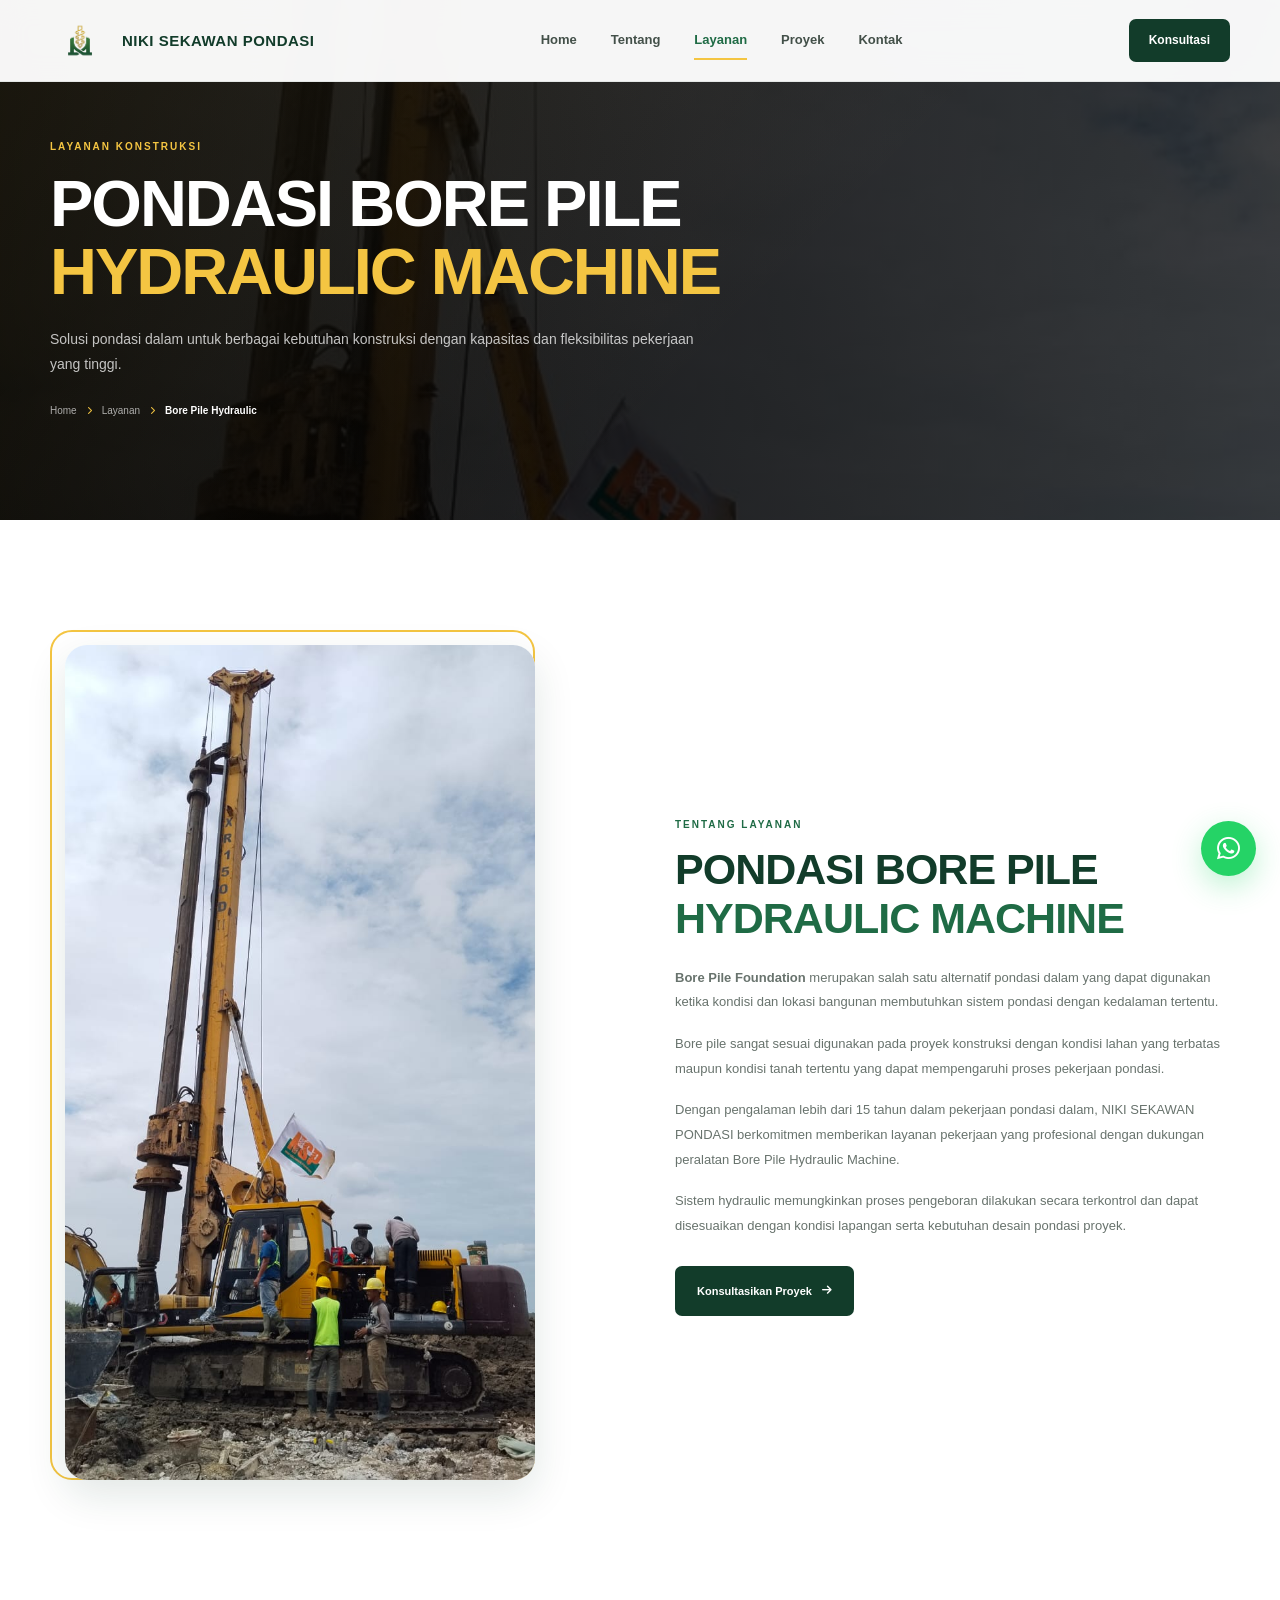
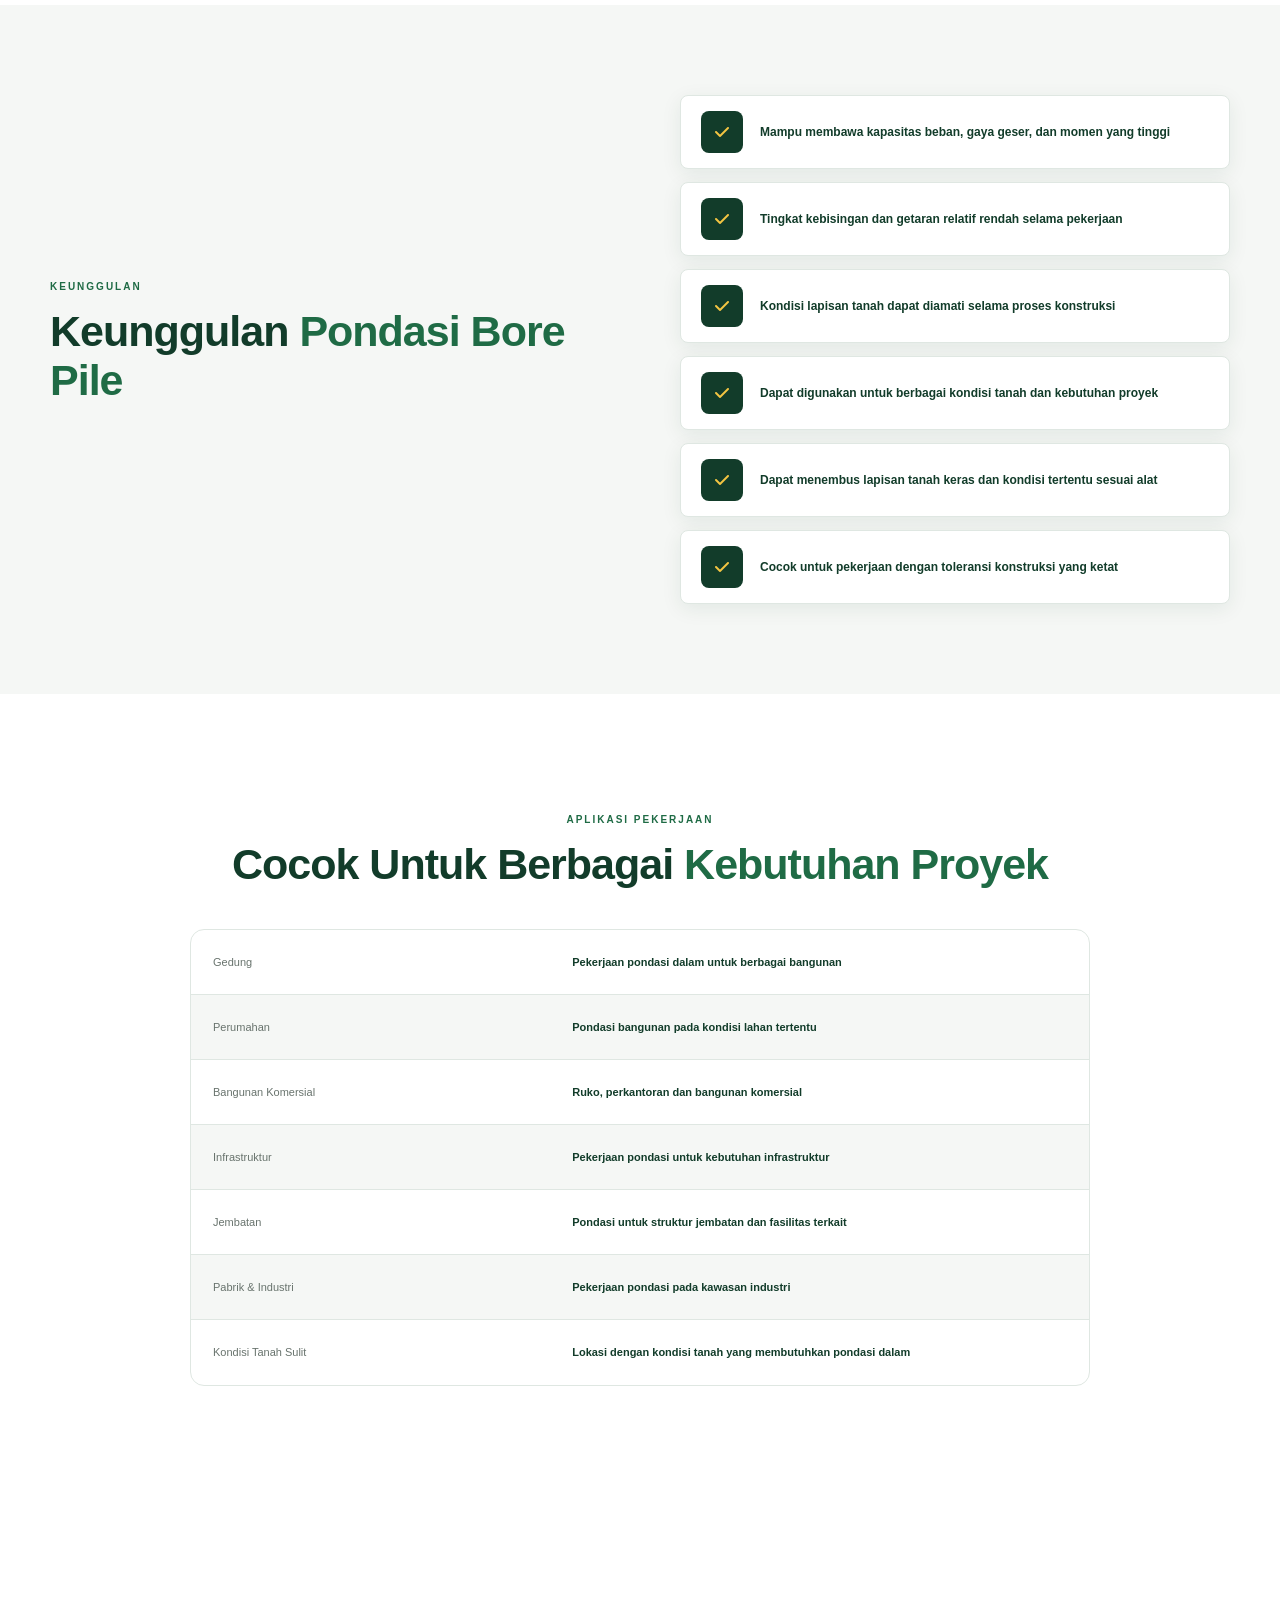
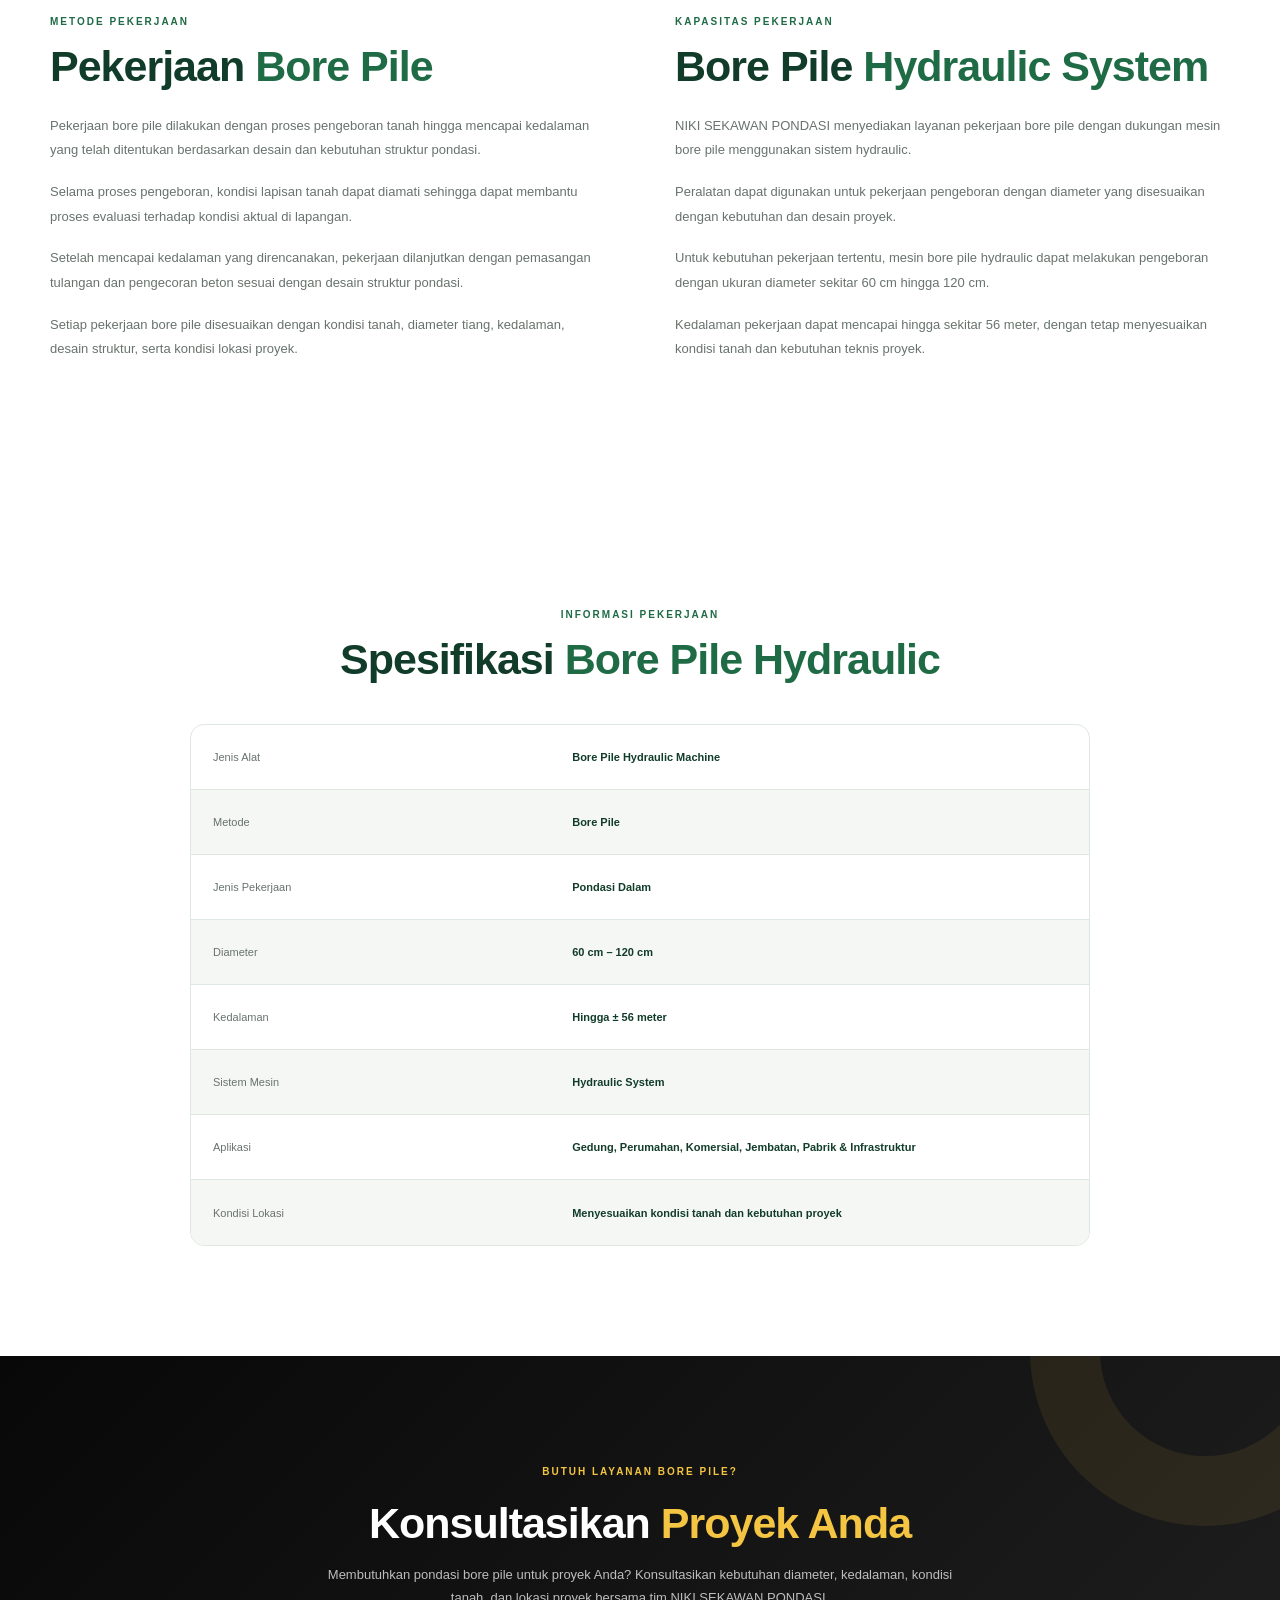
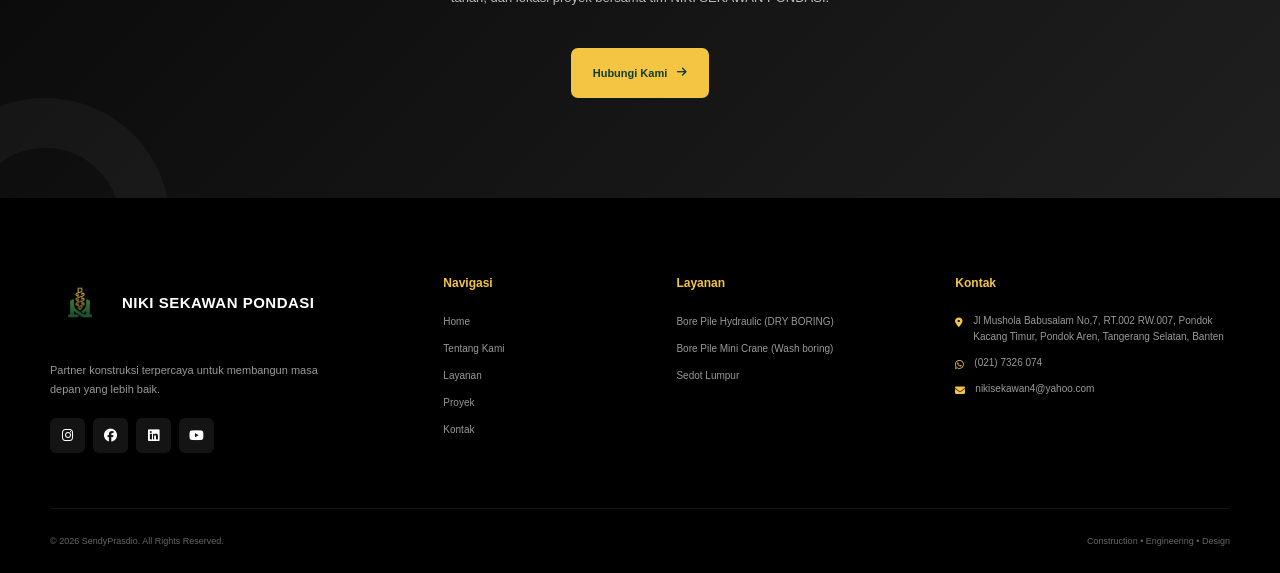
==== commit 6be14a1d: "Add files via upload" ====
--- a/borepile.html
+++ b/borepile.html
@@ -974,11 +974,11 @@
                 <a href="#home" class="logo">
 
                     <span class="logo-icon">
-                        <i class="fa-solid fa-building"></i>
+                        <img src="LogoNSP.png" alt="Niki Sekawan Pondasi">
                     </span>
 
                     <span>
-                        <strong>Nama</strong>Perusahaan
+                        <strong>NIKI SEKAWAN</strong> PONDASI
                     </span>
 
                 </a>
--- a/style.css
+++ b/style.css
@@ -193,8 +193,8 @@
 }
 
 .logo-icon {
-    width: 44px;
-    height: 44px;
+    width: 60px;
+    height: 60px;
 
     flex-shrink: 0;
 
@@ -203,10 +203,7 @@
     align-items: center;
     justify-content: center;
 
-    border-radius: 10px;
-
-    background: var(--green-dark);
-    color: var(--yellow);
+    border-radius: 0;
 
     overflow: hidden;
 }
@@ -2526,6 +2523,207 @@
     }
 }
 
+/* =========================================================
+   FIX MOBILE NAVBAR
+========================================================= */
+
+.menu-toggle {
+    display: none;
+}
+
+
+@media (max-width: 768px) {
+
+    /* NAVBAR */
+
+    .navbar {
+        position: relative;
+        z-index: 9999;
+
+        height: 72px;
+    }
+
+
+    /* CONTAINER */
+
+    .nav-container {
+        position: relative;
+
+        height: 72px;
+
+        display: flex;
+        align-items: center;
+    }
+
+
+    /* LOGO */
+
+    .logo {
+        display: flex;
+
+        align-items: center;
+
+        gap: 8px;
+
+        font-size: 11px;
+    }
+
+
+    .logo-icon {
+        width: 39px;
+        height: 39px;
+
+        flex-shrink: 0;
+    }
+
+
+    .logo-icon img {
+        width: 100%;
+        height: 100%;
+
+        object-fit: contain;
+    }
+
+
+    /* =====================================================
+       HAMBURGER
+    ===================================================== */
+
+    .menu-toggle {
+        display: flex !important;
+
+        align-items: center;
+        justify-content: center;
+
+        width: 42px;
+        height: 42px;
+
+        margin-left: auto;
+
+        padding: 0;
+
+        border: none;
+
+        background: transparent;
+
+        color: var(--green-dark);
+
+        font-size: 22px;
+
+        cursor: pointer;
+
+        z-index: 10000;
+    }
+
+
+    .menu-toggle i {
+        display: block;
+
+        font-size: 22px;
+    }
+
+
+    /* =====================================================
+       MOBILE MENU
+    ===================================================== */
+
+    .nav-menu {
+        position: absolute;
+
+        top: 72px;
+
+        left: 15px;
+        right: 15px;
+
+        display: flex !important;
+
+        flex-direction: column;
+
+        gap: 0;
+
+        padding: 10px;
+
+        background: #ffffff;
+
+        border: 1px solid #dddddd;
+
+        border-radius: 12px;
+
+        box-shadow: 0 10px 30px rgba(0, 0, 0, 0.15);
+
+        opacity: 0;
+
+        visibility: hidden;
+
+        pointer-events: none;
+
+        transform: translateY(-10px);
+
+        transition: all 0.25s ease;
+
+        z-index: 9999;
+    }
+
+
+    /* =====================================================
+       MENU AKTIF
+    ===================================================== */
+
+    .navbar.active .nav-menu {
+        opacity: 1;
+
+        visibility: visible;
+
+        pointer-events: auto;
+
+        transform: translateY(0);
+    }
+
+
+    /* =====================================================
+       LINK
+    ===================================================== */
+
+    .nav-menu a {
+        display: block;
+
+        width: 100%;
+
+        padding: 14px 15px;
+
+        color: var(--green-dark);
+
+        font-size: 13px;
+
+        font-weight: 700;
+
+        border-radius: 7px;
+    }
+
+
+    .nav-menu a:hover,
+    .nav-menu a.active {
+        background: var(--bg);
+
+        color: var(--green);
+    }
+
+
+    /* HILANGKAN GARIS NAV DESKTOP */
+
+    .nav-menu a::after {
+        display: none !important;
+    }
+
+
+    /* HILANGKAN BUTTON KONSULTASI */
+
+    .nav-button {
+        display: none !important;
+    }
+
+}
+
 
 /* =========================================================
    EXTRA SAFETY
--- a/detail-service1.css
+++ b/detail-service1.css
@@ -1,9 +1,3 @@
-/* =========================================================
-   DETAIL SERVICE
-   NIKI SEKAWAN PONDASI
-========================================================= */
-
-
 /* =========================================================
    DETAIL HERO
 ========================================================= */
@@ -16,7 +10,7 @@
     display: flex;
     align-items: center;
 
-    padding-top: 82px;
+    padding: 100px 0 70px;
 
     background:
         linear-gradient(
@@ -24,26 +18,34 @@
             rgba(0, 0, 0, 0.96),
             rgba(2, 2, 2, 0.72)
         ),
-        url("BORE\ PILE\ HYDRAULIC.jpeg") center / cover no-repeat;
+        url("BORE PILE HYDRAULIC.jpeg") center center / cover no-repeat;
 
     color: var(--white);
+
+    overflow: hidden;
 }
 
 .detail-hero-overlay {
     position: absolute;
+
     inset: 0;
 
     background:
         linear-gradient(
             135deg,
-            rgba(244, 197, 66, 0.07),
-            transparent
+            rgba(244, 197, 66, 0.08),
+            transparent 60%
         );
+
+    pointer-events: none;
 }
 
 .detail-hero-content {
     position: relative;
+
     z-index: 2;
+
+    width: 100%;
 }
 
 .detail-hero-content > span {
@@ -55,15 +57,21 @@
 
     font-size: 10px;
     font-weight: 800;
+
     letter-spacing: 2px;
+
+    text-transform: uppercase;
 }
 
 .detail-hero h1 {
     max-width: 800px;
 
-    margin-bottom: 20px;
+    margin: 0 0 20px;
+
+    color: var(--white);
 
     font-size: clamp(40px, 6vw, 65px);
+
     line-height: 1.05;
 
     letter-spacing: -2px;
@@ -78,23 +86,30 @@
 .detail-hero-content > p {
     max-width: 650px;
 
-    margin-bottom: 25px;
+    margin: 0 0 25px;
 
     color: rgba(255, 255, 255, 0.75);
 
     font-size: 14px;
+
     line-height: 1.8;
 }
 
 
-/* BREADCRUMB */
+/* =========================================================
+   BREADCRUMB
+========================================================= */
 
 .detail-breadcrumb {
     display: flex;
+
     align-items: center;
+
     flex-wrap: wrap;
 
     gap: 10px;
+
+    margin-top: 20px;
 
     font-size: 10px;
 }
@@ -117,6 +132,7 @@
 
 .detail-breadcrumb span {
     color: var(--white);
+
     font-weight: 600;
 }
 
@@ -127,68 +143,90 @@
 
 .detail-about {
     padding: 110px 0;
+
     background: var(--white);
+
+    overflow: hidden;
 }
 
 .detail-about-grid {
     display: grid;
-    grid-template-columns: 1fr 1fr;
+
+    grid-template-columns:
+        minmax(0, 1fr)
+        minmax(0, 1fr);
+
     gap: 70px;
+
     align-items: center;
 }
 
 
 /* =========================================================
-   DETAIL IMAGE
+   DETAIL IMAGE WRAPPER
 ========================================================= */
 
 .detail-image {
     position: relative;
-    width: 100%;
-}
+
+    width: 90%;
+
+    padding: 15px;
+
+    isolation: isolate;
+}
+
+
+/* =========================================================
+   YELLOW BORDER DECORATION
+========================================================= */
 
 .detail-image::before {
     content: "";
 
     position: absolute;
 
-    top: -15px;
-    left: -15px;
-
-    width: 100%;
-    height: 100%;
+    top: 0;
+    left: 0;
+
+    width: calc(100% - 15px);
+    height: calc(100% - 15px);
 
     border: 2px solid var(--yellow);
 
     border-radius: var(--radius-lg);
 
-    z-index: 0;
-}
-
-
-/* =========================================================
-   IMAGE - FULL, TIDAK ZOOM & TIDAK CROP
+    z-index: -1;
+}
+
+
+/* =========================================================
+   DETAIL IMAGE
+   - TIDAK CROP
+   - TIDAK GEPENG
+   - MENGIKUTI RASIO ASLI
 ========================================================= */
 
 .detail-image img {
     position: relative;
+
     z-index: 1;
 
     display: block;
 
     width: 100%;
+
     height: auto;
 
-    max-height: 600px;
-
-    object-fit: cover;
-    object-position: center;
+    max-width: 100%;
 
     border-radius: var(--radius-lg);
 
     box-shadow: var(--shadow);
 
     background: var(--white);
+
+    object-fit: contain;
 }
 
 
@@ -198,7 +236,10 @@
 
 .detail-content {
     position: relative;
+
     z-index: 2;
+
+    min-width: 0;
 }
 
 .detail-label {
@@ -209,9 +250,12 @@
     color: var(--green);
 
     font-size: 10px;
+
     font-weight: 800;
 
     letter-spacing: 2px;
+
+    text-transform: uppercase;
 }
 
 
@@ -223,7 +267,8 @@
 .usage-title h2,
 .detail-spec-heading h2,
 .detail-cta h2 {
-    margin-bottom: 22px;
+
+    margin: 0 0 22px;
 
     color: var(--green-dark);
 
@@ -247,7 +292,7 @@
 ========================================================= */
 
 .detail-content p {
-    margin-bottom: 17px;
+    margin: 0 0 17px;
 
     color: var(--text-light);
 
@@ -265,6 +310,7 @@
     display: inline-flex;
 
     align-items: center;
+
     justify-content: center;
 
     gap: 10px;
@@ -276,12 +322,20 @@
     padding: 0 22px;
 
     background: var(--green-dark);
+
     color: var(--white);
 
+    border: 0;
+
     border-radius: 7px;
 
     font-size: 11px;
+
     font-weight: 700;
+
+    text-decoration: none;
+
+    cursor: pointer;
 
     transition: var(--transition);
 }
@@ -296,100 +350,6 @@
 
 
 /* =========================================================
-   TABLET
-========================================================= */
-
-@media (max-width: 992px) {
-
-    .detail-about {
-        padding: 80px 0;
-    }
-
-    .detail-about-grid {
-        grid-template-columns: 1fr;
-
-        gap: 50px;
-    }
-
-    .detail-image {
-        max-width: 750px;
-
-        margin: 0 auto;
-    }
-
-    .detail-image img {
-        width: 100%;
-
-        max-height: 520px;
-    }
-
-    .detail-content {
-        max-width: 750px;
-
-        margin: 0 auto;
-    }
-}
-
-
-/* =========================================================
-   MOBILE
-========================================================= */
-
-@media (max-width: 576px) {
-
-    .detail-about {
-        padding: 65px 0;
-    }
-
-    .detail-about-grid {
-        gap: 40px;
-    }
-
-    .detail-image {
-        width: calc(100% - 15px);
-
-        margin-left: 15px;
-    }
-
-    .detail-image::before {
-        top: -10px;
-        left: -10px;
-    }
-
-    .detail-image img {
-        width: 100%;
-
-        height: auto;
-
-        max-height: none;
-
-        object-fit: contain;
-    }
-
-    .detail-content h2,
-    .usage-title h2,
-    .detail-spec-heading h2,
-    .detail-cta h2 {
-        font-size: 30px;
-
-        letter-spacing: -0.5px;
-    }
-
-    .detail-content p {
-        font-size: 13px;
-
-        line-height: 1.8;
-    }
-
-    .detail-button {
-        width: 100%;
-
-        min-height: 48px;
-    }
-}
-
-
-/* =========================================================
    USAGE / ADVANTAGE
 ========================================================= */
 
@@ -397,38 +357,60 @@
     padding: 90px 0;
 
     background: var(--bg);
+
+    overflow: hidden;
 }
 
 .detail-usage-grid {
     display: grid;
-    grid-template-columns: 1fr 1fr;
+
+    grid-template-columns:
+        minmax(0, 1fr)
+        minmax(0, 1fr);
 
     gap: 80px;
 
     align-items: center;
+}
+
+.usage-title {
+    min-width: 0;
 }
 
 .usage-title p {
     max-width: 530px;
 
+    margin: 0;
+
     color: var(--text-light);
 
     font-size: 13px;
+
     line-height: 1.9;
 }
+
+
+/* =========================================================
+   USAGE LIST
+========================================================= */
 
 .usage-list {
     display: flex;
+
     flex-direction: column;
 
     gap: 13px;
+
+    width: 100%;
 }
 
 .usage-item {
     min-height: 72px;
 
     display: flex;
+
     align-items: center;
+
     gap: 17px;
 
     padding: 15px 20px;
@@ -436,6 +418,7 @@
     background: var(--white);
 
     border: 1px solid var(--border);
+
     border-radius: var(--radius-sm);
 
     box-shadow: var(--shadow-sm);
@@ -451,15 +434,19 @@
 
 .usage-item i {
     width: 42px;
+
     height: 42px;
 
     display: flex;
+
     align-items: center;
+
     justify-content: center;
 
     flex-shrink: 0;
 
     background: var(--green-dark);
+
     color: var(--yellow);
 
     border-radius: 8px;
@@ -469,7 +456,10 @@
     color: var(--green-dark);
 
     font-size: 12px;
+
     font-weight: 700;
+
+    line-height: 1.5;
 }
 
 
@@ -481,6 +471,8 @@
     padding: 110px 0;
 
     background: var(--white);
+
+    overflow: hidden;
 }
 
 .detail-spec-heading {
@@ -489,22 +481,44 @@
     text-align: center;
 }
 
+.detail-spec-heading p {
+    max-width: 650px;
+
+    margin: 0 auto;
+
+    color: var(--text-light);
+
+    font-size: 13px;
+
+    line-height: 1.8;
+}
+
+
+/* =========================================================
+   SPECIFICATION TABLE
+========================================================= */
+
 .spec-table {
+    width: 100%;
+
     max-width: 900px;
 
-    margin: auto;
+    margin: 0 auto;
 
     border: 1px solid var(--border);
 
     border-radius: var(--radius);
 
     overflow: hidden;
+
+    background: var(--white);
 }
 
 .spec-row {
     min-height: 65px;
 
     display: grid;
+
     grid-template-columns: 1fr 1.5fr;
 
     align-items: center;
@@ -525,6 +539,8 @@
     padding: 16px 22px;
 
     font-size: 11px;
+
+    line-height: 1.5;
 }
 
 .spec-row span {
@@ -551,7 +567,6 @@
             rgba(0, 0, 0, 0.97),
             rgba(0, 0, 0, 0.88)
         );
-        
 
     color: var(--white);
 
@@ -566,14 +581,18 @@
     position: absolute;
 
     width: 350px;
+
     height: 350px;
 
     top: -180px;
+
     right: -100px;
 
     border: 70px solid rgba(244, 197, 66, 0.08);
 
     border-radius: 50%;
+
+    pointer-events: none;
 }
 
 .detail-cta::after {
@@ -582,27 +601,38 @@
     position: absolute;
 
     width: 250px;
+
     height: 250px;
 
     bottom: -150px;
+
     left: -80px;
 
     border: 50px solid rgba(255, 255, 255, 0.04);
 
     border-radius: 50%;
+
+    pointer-events: none;
 }
 
 .detail-cta-content {
     position: relative;
+
     z-index: 2;
+
+    width: 100%;
 }
 
 .detail-cta-content > span {
     color: var(--yellow);
 
     font-size: 10px;
+
     font-weight: 800;
+
     letter-spacing: 2px;
+
+    text-transform: uppercase;
 }
 
 .detail-cta h2 {
@@ -625,20 +655,25 @@
     color: rgba(255, 255, 255, 0.72);
 
     font-size: 13px;
+
+    line-height: 1.8;
 }
 
 .detail-cta .detail-button {
     background: var(--yellow);
+
     color: var(--green-dark);
 }
 
 .detail-cta .detail-button:hover {
     background: var(--white);
-}
-
-
-/* =========================================================
-   DETAIL FOOTER
+
+    color: var(--green-dark);
+}
+
+
+/* =========================================================
+   FOOTER
 ========================================================= */
 
 .detail-service-footer {
@@ -648,151 +683,550 @@
 
 /* =========================================================
    TABLET
+   MAX WIDTH 1000px
 ========================================================= */
 
 @media (max-width: 1000px) {
+
+    .detail-hero {
+        min-height: 500px;
+
+        padding: 100px 0 70px;
+    }
+
+    .detail-about {
+        padding: 85px 0;
+    }
 
     .detail-about-grid,
     .detail-usage-grid {
+
         grid-template-columns: 1fr;
 
         gap: 50px;
     }
 
     .detail-image {
-        max-width: 700px;
+        width: 100%;
+
+        max-width: 750px;
+
+        margin: 0 auto;
+
+        padding: 15px;
     }
 
     .detail-image img {
-        height: 500px;
+        width: 100%;
+
+        height: auto;
+    }
+
+    .detail-content {
+        width: 100%;
+
+        max-width: 750px;
+
+        margin: 0 auto;
     }
 
     .usage-title {
-        max-width: 700px;
+        width: 100%;
+
+        max-width: 750px;
+
+        margin: 0 auto;
+    }
+
+    .usage-list {
+        width: 100%;
+
+        max-width: 750px;
+
+        margin: 0 auto;
+    }
+
+    .detail-spec {
+        padding: 85px 0;
+    }
+
+    .detail-cta {
+        padding: 85px 0;
     }
 }
 
 
 /* =========================================================
    MOBILE
+   MAX WIDTH 768px
 ========================================================= */
 
 @media (max-width: 768px) {
+
+    /* =========================
+       HERO
+    ========================= */
 
     .detail-hero {
         min-height: 560px;
 
-        padding-top: 72px;
+        padding: 100px 0 60px;
+
+        background-position: center center;
     }
 
     .detail-hero h1 {
+        max-width: 100%;
+
         font-size: 42px;
+
+        line-height: 1.08;
+
         letter-spacing: -1px;
     }
 
     .detail-hero-content > p {
+        max-width: 100%;
+
         font-size: 12px;
-    }
+
+        line-height: 1.8;
+    }
+
+    .detail-breadcrumb {
+        gap: 7px;
+
+        font-size: 9px;
+    }
+
+
+    /* =========================
+       ABOUT
+    ========================= */
 
     .detail-about {
         padding: 70px 0;
     }
 
+    .detail-about-grid {
+        gap: 45px;
+    }
+
+
+    /* =========================
+       IMAGE MOBILE
+    ========================= */
+
     .detail-image {
+
+        /*
+         * Tetap beri ruang untuk
+         * border kuning
+         */
+
+        width: calc(100% - 10px);
+
         margin-left: 10px;
+
+        padding: 10px;
     }
 
     .detail-image::before {
-        top: -10px;
-        left: -10px;
+
+        top: 0;
+
+        left: 0;
+
+        width: calc(100% - 10px);
+
+        height: calc(100% - 10px);
+
+        border-width: 2px;
+
+        border-radius: 12px;
     }
 
     .detail-image img {
-        height: 380px;
-    }
+
+        display: block;
+
+        width: 100%;
+
+        height: auto;
+
+        max-width: 100%;
+
+        /*
+         * Tidak ada height tetap.
+         * Jadi tidak crop dan tidak gepeng.
+         */
+
+        object-fit: contain;
+
+        border-radius: 10px;
+
+        box-shadow: var(--shadow);
+    }
+
+
+    /* =========================
+       CONTENT
+    ========================= */
 
     .detail-content h2,
     .usage-title h2,
     .detail-spec-heading h2,
     .detail-cta h2 {
+
         font-size: 30px;
+
+        line-height: 1.2;
+
+        letter-spacing: -0.5px;
     }
 
     .detail-content p {
         font-size: 12px;
-    }
+
+        line-height: 1.8;
+    }
+
+
+    /* =========================
+       BUTTON
+    ========================= */
+
+    .detail-button {
+        width: 100%;
+
+        min-height: 48px;
+    }
+
+
+    /* =========================
+       USAGE
+    ========================= */
 
     .detail-usage {
         padding: 70px 0;
     }
 
+    .detail-usage-grid {
+        gap: 40px;
+    }
+
+    .usage-title p {
+        font-size: 12px;
+
+        line-height: 1.8;
+    }
+
+    .usage-list {
+        gap: 10px;
+    }
+
+    .usage-item {
+        min-height: 65px;
+
+        padding: 13px 15px;
+
+        gap: 12px;
+    }
+
+    .usage-item i {
+        width: 38px;
+
+        height: 38px;
+
+        border-radius: 7px;
+    }
+
+    .usage-item span {
+        font-size: 11px;
+
+        line-height: 1.5;
+    }
+
+
+    /* =========================
+       SPECIFICATION
+    ========================= */
+
     .detail-spec {
         padding: 70px 0;
     }
 
+    .detail-spec-heading {
+        margin-bottom: 30px;
+    }
+
+    .detail-spec-heading p {
+        font-size: 12px;
+
+        line-height: 1.8;
+    }
+
+    .spec-table {
+        width: 100%;
+
+        border-radius: 8px;
+    }
+
     .spec-row {
+
+        /*
+         * Desktop:
+         * label | value
+         *
+         * Mobile:
+         * label
+         * value
+         */
+
         grid-template-columns: 1fr;
+
+        align-items: stretch;
+
+        padding: 4px 0;
+    }
+
+    .spec-row span,
+    .spec-row strong {
+
+        display: block;
+
+        padding: 8px 15px;
     }
 
     .spec-row span {
-        padding-bottom: 4px;
+
+        padding-bottom: 2px;
+
+        color: var(--green);
 
         font-size: 9px;
+
         font-weight: 700;
-
-        color: var(--green);
     }
 
     .spec-row strong {
-        padding-top: 4px;
+
+        padding-top: 2px;
+
+        color: var(--green-dark);
 
         font-size: 11px;
-    }
+
+        line-height: 1.5;
+    }
+
+
+    /* =========================
+       CTA
+    ========================= */
 
     .detail-cta {
         padding: 75px 0;
     }
 
+    .detail-cta-content > span {
+        font-size: 9px;
+    }
+
     .detail-cta p {
         font-size: 12px;
-    }
-
-    .detail-button {
-        width: 100%;
+
+        line-height: 1.8;
+    }
+
+    .detail-cta::before {
+
+        width: 220px;
+
+        height: 220px;
+
+        top: -120px;
+
+        right: -100px;
+
+        border-width: 45px;
+    }
+
+    .detail-cta::after {
+
+        width: 180px;
+
+        height: 180px;
+
+        bottom: -110px;
+
+        left: -90px;
+
+        border-width: 35px;
     }
 }
 
 
 /* =========================================================
    SMALL MOBILE
+   MAX WIDTH 420px
 ========================================================= */
 
 @media (max-width: 420px) {
+
+    /* HERO */
+
+    .detail-hero {
+        min-height: 540px;
+
+        padding: 95px 0 55px;
+    }
 
     .detail-hero h1 {
         font-size: 34px;
+
+        line-height: 1.08;
+    }
+
+    .detail-hero-content > span {
+        font-size: 9px;
+
+        letter-spacing: 1.5px;
+    }
+
+    .detail-hero-content > p {
+        font-size: 11px;
+
+        line-height: 1.8;
+    }
+
+
+    /* ABOUT */
+
+    .detail-about {
+        padding: 60px 0;
+    }
+
+    .detail-about-grid {
+        gap: 38px;
+    }
+
+
+    /* IMAGE */
+
+    .detail-image {
+
+        width: calc(100% - 7px);
+
+        margin-left: 7px;
+
+        padding: 7px;
+    }
+
+    .detail-image::before {
+
+        width: calc(100% - 7px);
+
+        height: calc(100% - 7px);
+
+        border-radius: 10px;
     }
 
     .detail-image img {
-        height: 320px;
-    }
-
-    .detail-image {
-        margin-left: 7px;
-    }
+
+        width: 100%;
+
+        height: auto;
+
+        border-radius: 8px;
+
+        object-fit: contain;
+    }
+
+
+    /* TITLE */
+
+    .detail-content h2,
+    .usage-title h2,
+    .detail-spec-heading h2,
+    .detail-cta h2 {
+
+        font-size: 28px;
+
+        line-height: 1.2;
+    }
+
+    .detail-content p {
+        font-size: 11px;
+
+        line-height: 1.8;
+    }
+
+
+    /* USAGE */
 
     .usage-item {
-        min-height: 65px;
-
-        padding: 12px 15px;
+        min-height: 60px;
+
+        padding: 10px 12px;
+
+        gap: 10px;
     }
 
     .usage-item i {
-        width: 38px;
-        height: 38px;
+
+        width: 35px;
+
+        height: 35px;
+
+        font-size: 12px;
     }
 
     .usage-item span {
         font-size: 10px;
     }
+
+
+    /* SPEC */
+
+    .spec-row span {
+        font-size: 8px;
+    }
+
+    .spec-row strong {
+        font-size: 10px;
+    }
+
+
+    /* CTA */
+
+    .detail-cta {
+        padding: 65px 0;
+    }
+}
+
+
+/* =========================================================
+   EXTRA SMALL
+   MAX WIDTH 360px
+========================================================= */
+
+@media (max-width: 360px) {
+
+    .detail-hero h1 {
+        font-size: 31px;
+    }
+
+    .detail-content h2,
+    .usage-title h2,
+    .detail-spec-heading h2,
+    .detail-cta h2 {
+
+        font-size: 26px;
+    }
+
+    .usage-item span {
+        font-size: 9px;
+    }
+
 }
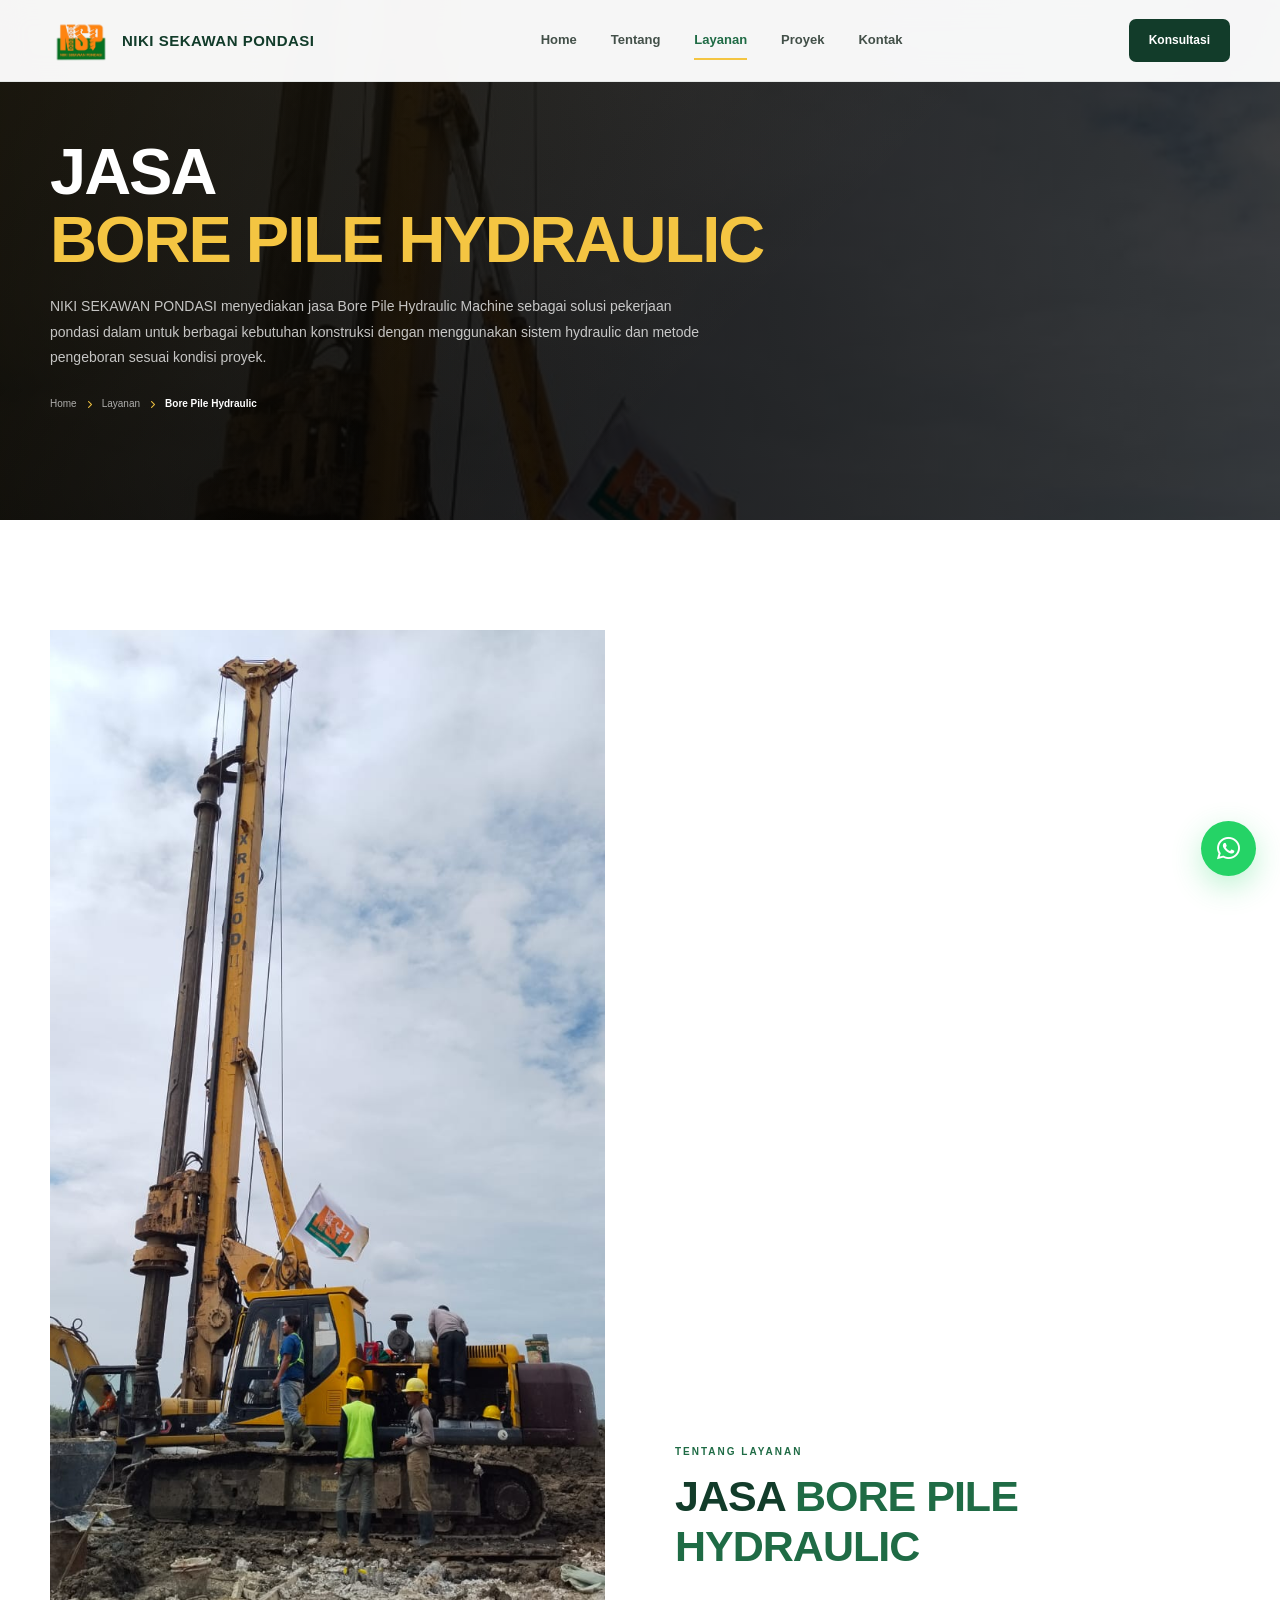
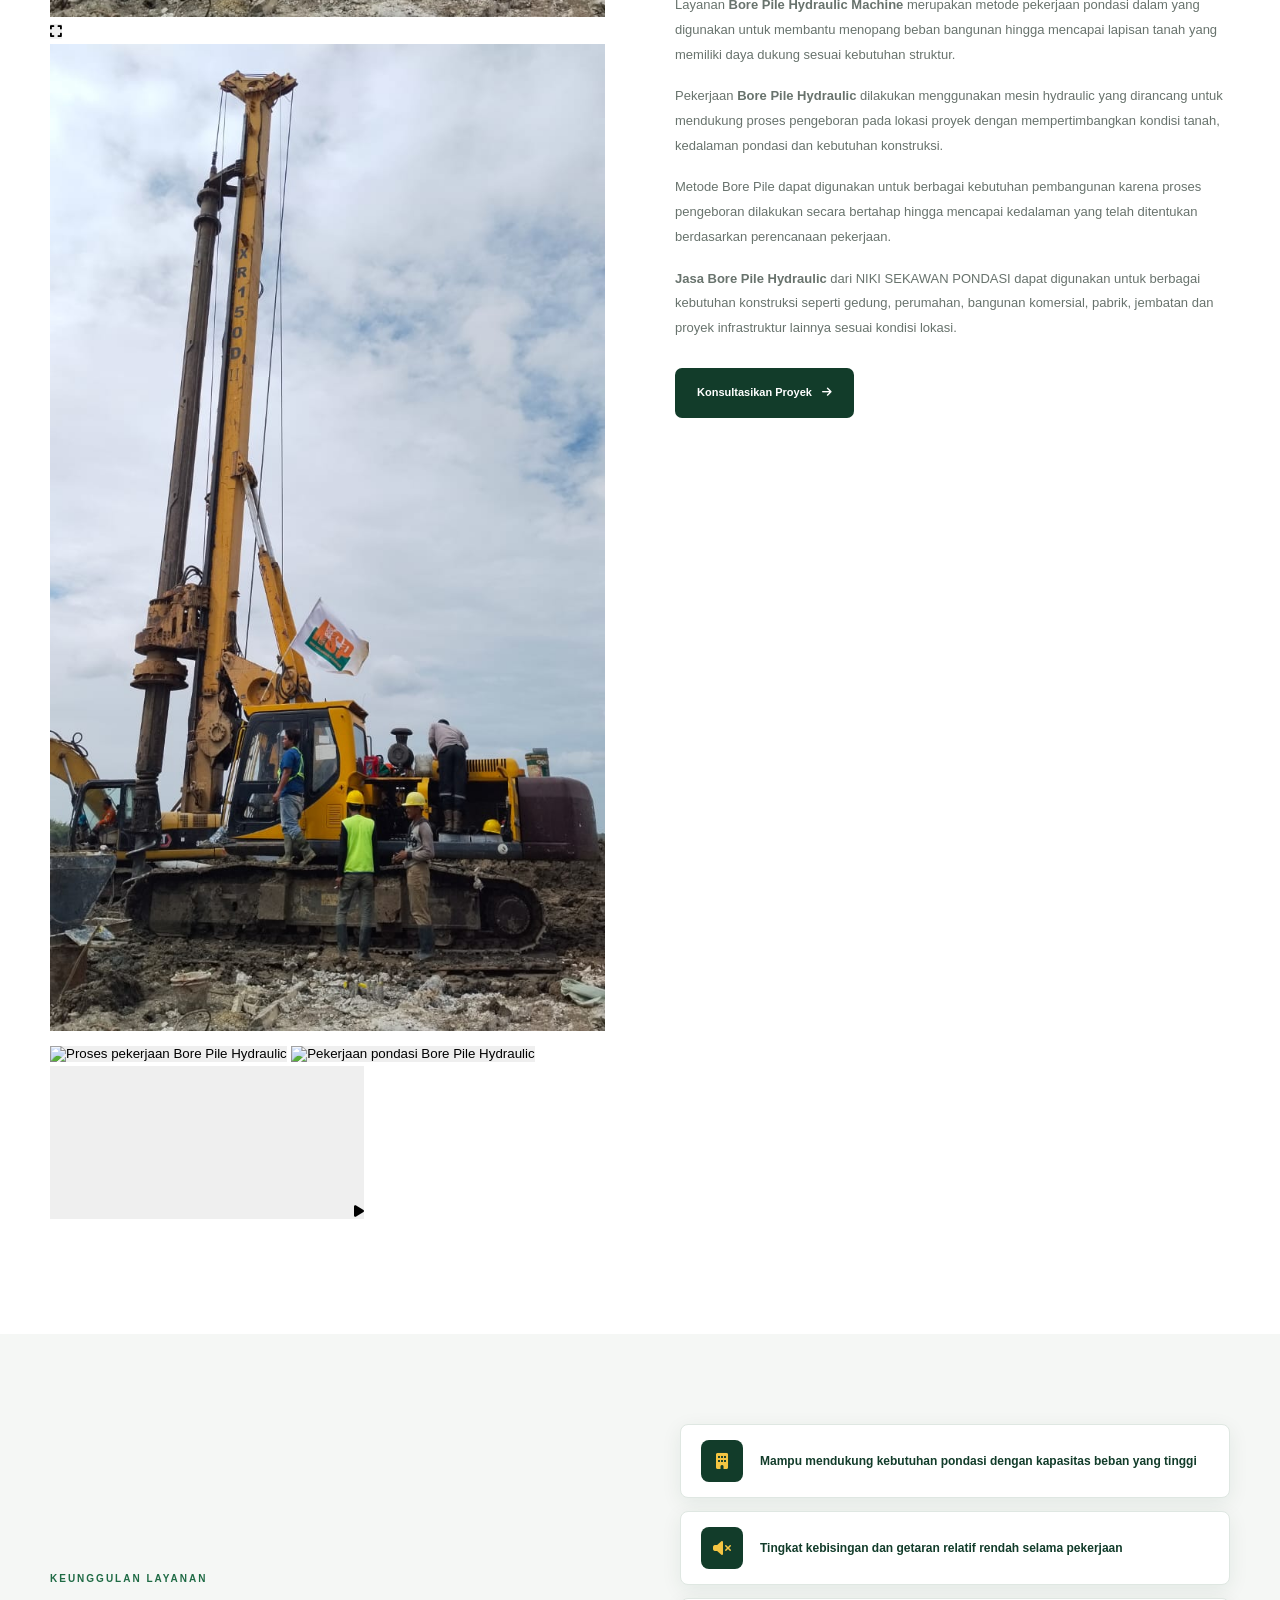
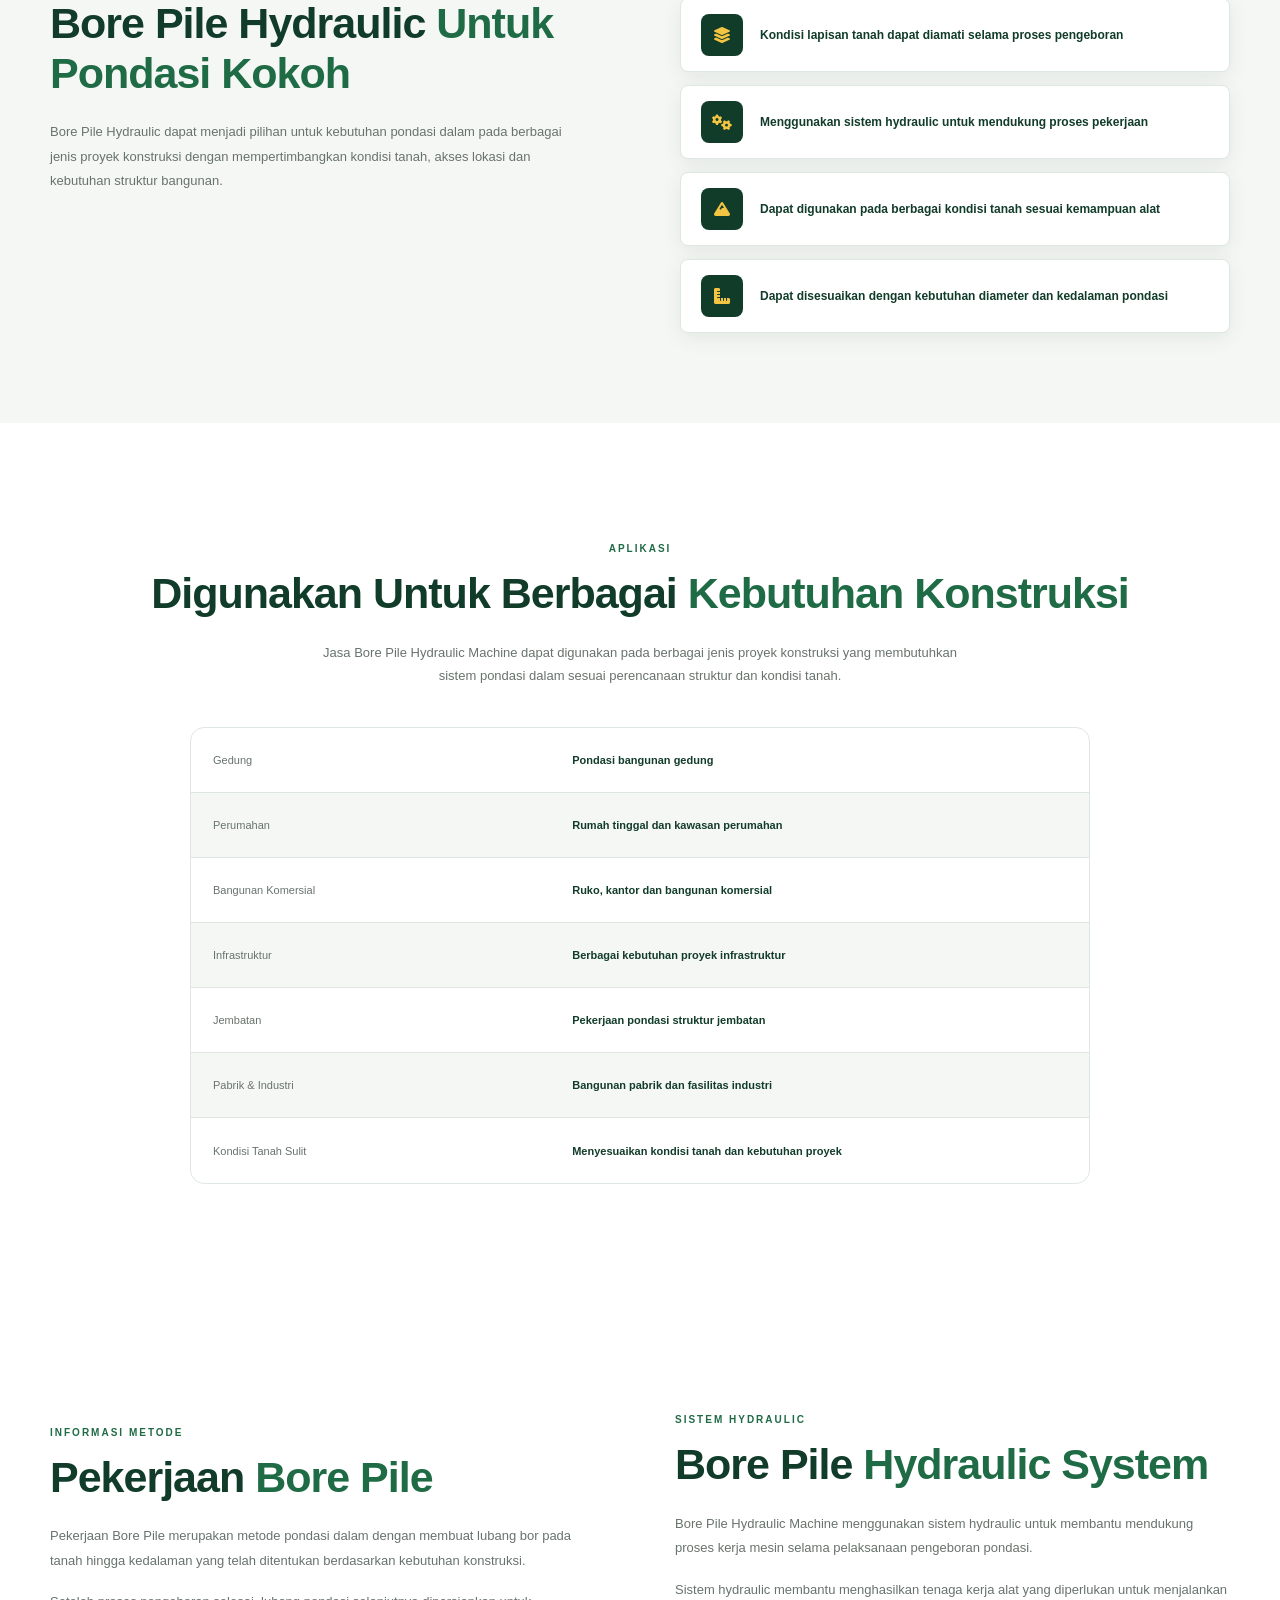
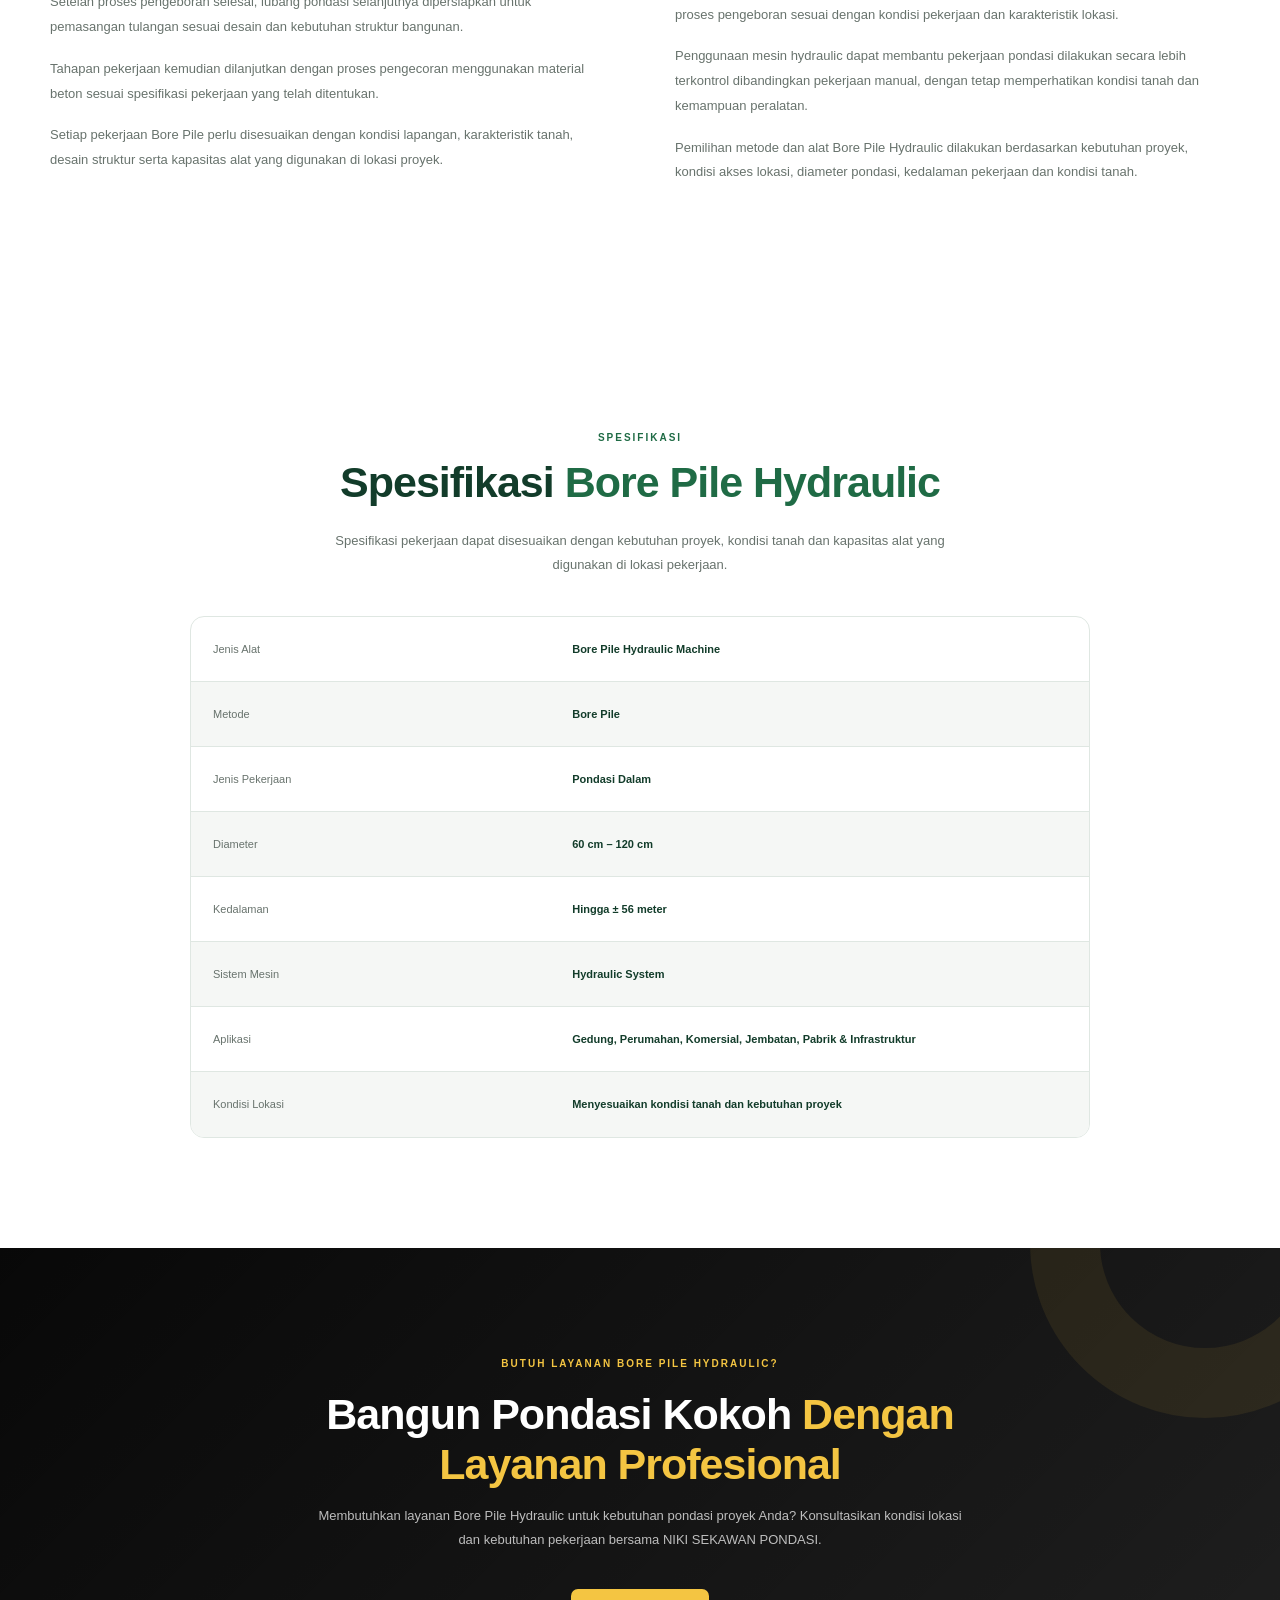
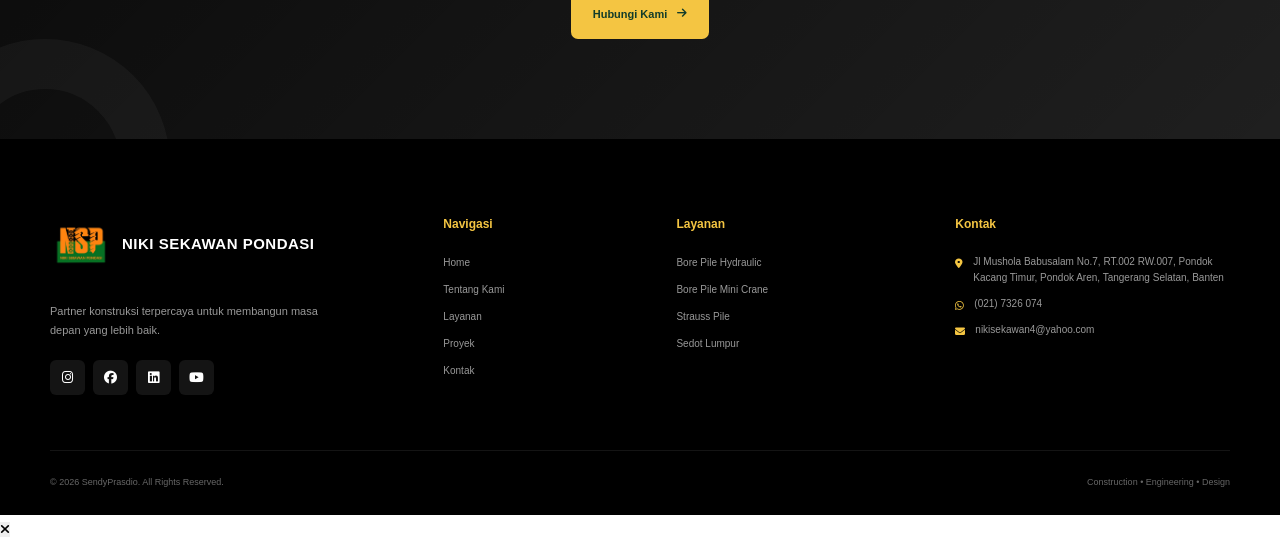
==== commit c2a9c999: "Add files via upload" ====
--- a/borepile.html
+++ b/borepile.html
@@ -6,20 +6,224 @@
     <meta charset="UTF-8">
     <meta name="viewport" content="width=device-width, initial-scale=1.0">
 
-    <title>BORE PILE HYDRAULIC MACHINE | NIKI SEKAWAN PONDASI</title>
+    <!-- =====================================================
+         SEO
+    ====================================================== -->
+
+    <title>Jasa Bore Pile Hydraulic Machine | NIKI SEKAWAN PONDASI</title>
 
     <meta name="description"
-        content="Layanan jasa Bore Pile Hydraulic Machine untuk pekerjaan pondasi dalam pada berbagai kebutuhan konstruksi, termasuk area dengan kondisi tanah dan akses yang membutuhkan metode pondasi khusus.">
-
-    <!-- Font Awesome -->
+        content="Jasa Bore Pile Hydraulic Machine untuk kebutuhan pondasi dalam. NIKI SEKAWAN PONDASI melayani pekerjaan bore pile hydraulic di Tangerang Selatan, Tangerang dan Jabodetabek.">
+
+    <meta name="robots" content="index, follow">
+
+    <meta name="author" content="NIKI SEKAWAN PONDASI">
+
+    <meta name="language" content="Indonesian">
+
+    <meta name="keywords"
+        content="jasa bore pile, bore pile hydraulic, jasa bore pile hydraulic, bore pile hydraulic machine, jasa pondasi bore pile, bore pile Tangerang, bore pile Tangerang Selatan, jasa bore pile Tangerang, jasa bore pile Jabodetabek, bore pile terdekat, pondasi dalam">
+
+
+    <!-- =====================================================
+         CANONICAL
+    ====================================================== -->
+
+    <!-- GANTI DOMAIN-KAMU.COM DENGAN DOMAIN WEBSITE ASLI -->
+
+    <link rel="canonical"
+        href="https://www.DOMAIN-KAMU.com/jasa-bore-pile-hydraulic.html">
+
+
+    <!-- =====================================================
+         OPEN GRAPH
+    ====================================================== -->
+
+    <meta property="og:type" content="website">
+
+    <meta property="og:locale" content="id_ID">
+
+    <meta property="og:site_name"
+        content="NIKI SEKAWAN PONDASI">
+
+    <meta property="og:title"
+        content="Jasa Bore Pile Hydraulic Machine | NIKI SEKAWAN PONDASI">
+
+    <meta property="og:description"
+        content="Jasa Bore Pile Hydraulic Machine untuk kebutuhan pondasi dalam. Melayani pekerjaan bore pile hydraulic di Tangerang Selatan, Tangerang dan Jabodetabek.">
+
+    <meta property="og:url"
+        content="https://www.DOMAIN-KAMU.com/jasa-bore-pile-hydraulic.html">
+
+    <meta property="og:image"
+        content="https://www.DOMAIN-KAMU.com/BORE%20PILE%20HYDRAULIC.jpeg">
+
+
+    <!-- =====================================================
+         TWITTER
+    ====================================================== -->
+
+    <meta name="twitter:card"
+        content="summary_large_image">
+
+    <meta name="twitter:title"
+        content="Jasa Bore Pile Hydraulic Machine | NIKI SEKAWAN PONDASI">
+
+    <meta name="twitter:description"
+        content="Jasa Bore Pile Hydraulic Machine untuk kebutuhan pondasi bangunan di Tangerang Selatan, Tangerang dan Jabodetabek.">
+
+    <meta name="twitter:image"
+        content="https://www.DOMAIN-KAMU.com/BORE%20PILE%20HYDRAULIC.jpeg">
+
+
+    <!-- =====================================================
+         FONT AWESOME
+    ====================================================== -->
+
     <link rel="stylesheet"
         href="https://cdnjs.cloudflare.com/ajax/libs/font-awesome/6.5.2/css/all.min.css">
 
-    <!-- CSS Utama -->
-    <link rel="stylesheet" href="style.css">
-
-    <!-- CSS Detail Layanan -->
-    <link rel="stylesheet" href="detail-service1.css">
+
+    <!-- =====================================================
+         CSS UTAMA
+    ====================================================== -->
+
+    <link rel="stylesheet"
+        href="style.css">
+
+
+    <!-- =====================================================
+         CSS DETAIL SERVICE 1
+    ====================================================== -->
+
+    <link rel="stylesheet"
+        href="detail-service1.css">
+
+
+    <!-- =====================================================
+         LOCAL BUSINESS + SERVICE SCHEMA
+    ====================================================== -->
+
+    <script type="application/ld+json">
+
+    {
+        "@context": "https://schema.org",
+
+        "@type": "LocalBusiness",
+
+        "name": "NIKI SEKAWAN PONDASI",
+
+        "description": "Jasa Bore Pile Hydraulic Machine untuk kebutuhan pondasi dalam dan proyek konstruksi.",
+
+        "image": "https://www.DOMAIN-KAMU.com/BORE%20PILE%20HYDRAULIC.jpeg",
+
+        "url": "https://www.DOMAIN-KAMU.com/",
+
+        "telephone": "+62217326074",
+
+        "email": "nikisekawan4@yahoo.com",
+
+        "address": {
+
+            "@type": "PostalAddress",
+
+            "streetAddress": "Jl Mushola Babusalam No.7, RT.002 RW.007, Pondok Kacang Timur, Pondok Aren",
+
+            "addressLocality": "Tangerang Selatan",
+
+            "addressRegion": "Banten",
+
+            "addressCountry": "ID"
+
+        },
+
+        "areaServed": [
+
+            "Tangerang Selatan",
+
+            "Tangerang",
+
+            "Jakarta",
+
+            "Bogor",
+
+            "Depok",
+
+            "Bekasi",
+
+            "Jabodetabek"
+
+        ],
+
+        "serviceType": [
+
+            "Jasa Bore Pile Hydraulic",
+
+            "Bore Pile Hydraulic Machine",
+
+            "Jasa Bore Pile",
+
+            "Pondasi Dalam",
+
+            "Pekerjaan Pondasi Bangunan"
+
+        ]
+
+    }
+
+    </script>
+
+
+    <!-- =====================================================
+         SERVICE SCHEMA
+    ====================================================== -->
+
+    <script type="application/ld+json">
+
+    {
+        "@context": "https://schema.org",
+
+        "@type": "Service",
+
+        "name": "Jasa Bore Pile Hydraulic Machine",
+
+        "serviceType": "Bore Pile Hydraulic Machine",
+
+        "description": "Layanan jasa Bore Pile Hydraulic Machine untuk pekerjaan pondasi dalam pada berbagai kebutuhan konstruksi.",
+
+        "provider": {
+
+            "@type": "LocalBusiness",
+
+            "name": "NIKI SEKAWAN PONDASI",
+
+            "telephone": "+62217326074",
+
+            "email": "nikisekawan4@yahoo.com"
+
+        },
+
+        "areaServed": [
+
+            "Tangerang Selatan",
+
+            "Tangerang",
+
+            "Jakarta",
+
+            "Bogor",
+
+            "Depok",
+
+            "Bekasi",
+
+            "Jabodetabek"
+
+        ]
+
+    }
+
+    </script>
 
 </head>
 
@@ -28,28 +232,32 @@
 
 
 <!-- =====================================================
-     NAVBAR
+     HEADER / NAVBAR
 ===================================================== -->
 
-<!-- ================= NAVBAR ================= -->
-
 <header class="navbar">
 
     <div class="container nav-container">
 
-        <!-- LOGO + NAMA PERUSAHAAN -->
-        <a href="#home" class="logo">
+
+        <a href="index.html" class="logo">
 
             <span class="logo-icon">
-                <img src="LogoNSP.png" alt="Niki Sekawan Pondasi">
+
+                <img
+                    src="LogoNSP-remove.png"
+                    alt="Logo NIKI SEKAWAN PONDASI"
+                >
+
             </span>
 
-            <strong>NIKI SEKAWAN PONDASI</strong>
+            <strong>
+                NIKI SEKAWAN PONDASI
+            </strong>
 
         </a>
 
 
-        <!-- MENU -->
         <nav class="nav-menu">
 
             <a href="index.html">
@@ -75,20 +283,29 @@
         </nav>
 
 
-        <!-- BUTTON -->
-        <a href="#kontak" class="nav-button">
+        <a
+            href="index.html#kontak"
+            class="nav-button"
+        >
             Konsultasi
         </a>
 
 
-        <!-- MOBILE MENU -->
-        <button class="menu-toggle" id="menuToggle">
+        <button
+            class="menu-toggle"
+            id="menuToggle"
+            aria-label="Buka menu"
+            type="button"
+        >
+
             <i class="fa-solid fa-bars"></i>
+
         </button>
 
     </div>
 
 </header>
+
 
 
 <!-- =====================================================
@@ -101,17 +318,13 @@
 
     <div class="container detail-hero-content">
 
-        <span>
-            LAYANAN KONSTRUKSI
-        </span>
-
 
         <h1>
 
-            PONDASI BORE PILE
+            JASA
 
             <strong>
-                HYDRAULIC MACHINE
+                BORE PILE HYDRAULIC
             </strong>
 
         </h1>
@@ -119,14 +332,15 @@
 
         <p>
 
-            Solusi pondasi dalam untuk berbagai kebutuhan
-            konstruksi dengan kapasitas dan fleksibilitas
-            pekerjaan yang tinggi.
+            NIKI SEKAWAN PONDASI menyediakan
+            jasa Bore Pile Hydraulic Machine sebagai
+            solusi pekerjaan pondasi dalam untuk berbagai
+            kebutuhan konstruksi dengan menggunakan
+            sistem hydraulic dan metode pengeboran
+            sesuai kondisi proyek.
 
         </p>
 
-
-        <!-- BREADCRUMB -->
 
         <div class="detail-breadcrumb">
 
@@ -165,35 +379,180 @@
         <div class="detail-about-grid">
 
 
-            <!-- FOTO ALAT -->
-
-            <div class="detail-image">
-
-                <img
-                    src="BORE PILE HYDRAULIC.jpeg"
-                    alt="Bore Pile Hydraulic Machine">
-
-            </div>
-
-
-
-            <!-- PENJELASAN -->
+            <!-- =================================================
+                 GALERI
+            ================================================== -->
+
+            <div class="detail-gallery">
+
+
+                <div
+                    class="gallery-main"
+                    id="galleryMain"
+                >
+
+
+                    <!-- FOTO UTAMA -->
+
+                    <img
+                        id="mainImage"
+                        src="BORE PILE HYDRAULIC.jpeg"
+                        alt="Pekerjaan Bore Pile Hydraulic Machine NIKI SEKAWAN PONDASI"
+                    >
+
+
+                    <!-- VIDEO UTAMA -->
+
+                    <video
+                        id="mainVideo"
+                        controls
+                        preload="metadata"
+                        style="display: none;"
+                    >
+
+                        <source
+                            src="video-bore-pile-hydraulic.mp4"
+                            type="video/mp4"
+                        >
+
+                        Browser Anda tidak mendukung video.
+
+                    </video>
+
+
+                    <!-- TOMBOL ZOOM -->
+
+                    <button
+                        class="gallery-zoom"
+                        id="zoomButton"
+                        type="button"
+                        aria-label="Perbesar gambar"
+                    >
+
+                        <i class="fa-solid fa-expand"></i>
+
+                    </button>
+
+                </div>
+
+
+                <!-- =================================================
+                     THUMBNAILS
+                ================================================== -->
+
+                <div class="gallery-thumbnails">
+
+
+                    <!-- FOTO 1 -->
+
+                    <button
+                        class="thumbnail active"
+                        type="button"
+                        data-type="image"
+                        data-src="BORE PILE HYDRAULIC.jpeg"
+                        data-alt="Pekerjaan Bore Pile Hydraulic Machine NIKI SEKAWAN PONDASI"
+                        aria-label="Foto pekerjaan Bore Pile Hydraulic"
+                    >
+
+                        <img
+                            src="BORE PILE HYDRAULIC.jpeg"
+                            alt="Pekerjaan Bore Pile Hydraulic"
+                        >
+
+                    </button>
+
+
+                    <!-- FOTO 2 -->
+
+                    <button
+                        class="thumbnail"
+                        type="button"
+                        data-type="image"
+                        data-src="bore-pile-hydraulic-2.jpg"
+                        data-alt="Proses pekerjaan Bore Pile Hydraulic Machine"
+                        aria-label="Foto proses Bore Pile Hydraulic"
+                    >
+
+                        <img
+                            src="bore-pile-hydraulic-2.jpg"
+                            alt="Proses pekerjaan Bore Pile Hydraulic"
+                        >
+
+                    </button>
+
+
+                    <!-- FOTO 3 -->
+
+                    <button
+                        class="thumbnail"
+                        type="button"
+                        data-type="image"
+                        data-src="bore-pile-hydraulic-3.jpg"
+                        data-alt="Pekerjaan pondasi Bore Pile Hydraulic"
+                        aria-label="Foto pondasi Bore Pile Hydraulic"
+                    >
+
+                        <img
+                            src="bore-pile-hydraulic-3.jpg"
+                            alt="Pekerjaan pondasi Bore Pile Hydraulic"
+                        >
+
+                    </button>
+
+
+                    <!-- VIDEO -->
+
+                    <button
+                        class="thumbnail video-thumbnail"
+                        type="button"
+                        data-type="video"
+                        data-src="video-bore-pile-hydraulic.mp4"
+                        aria-label="Video pekerjaan Bore Pile Hydraulic"
+                    >
+
+                        <video
+                            muted
+                            preload="metadata"
+                        >
+
+                            <source
+                                src="video-bore-pile-hydraulic.mp4"
+                                type="video/mp4"
+                            >
+
+                        </video>
+
+                        <span class="video-icon">
+
+                            <i class="fa-solid fa-play"></i>
+
+                        </span>
+
+                    </button>
+
+                </div>
+
+            </div>
+
+
+
+            <!-- =================================================
+                 PENJELASAN
+            ================================================== -->
 
             <div class="detail-content">
 
                 <span class="detail-label">
-
                     TENTANG LAYANAN
-
                 </span>
 
 
                 <h2>
 
-                    PONDASI BORE PILE
+                    JASA
 
                     <strong>
-                        HYDRAULIC MACHINE
+                        BORE PILE HYDRAULIC
                     </strong>
 
                 </h2>
@@ -201,49 +560,54 @@
 
                 <p>
 
-                    <strong>Bore Pile Foundation</strong> merupakan
-                    salah satu alternatif pondasi dalam yang dapat
-                    digunakan ketika kondisi dan lokasi bangunan
-                    membutuhkan sistem pondasi dengan kedalaman
-                    tertentu.
+                    Layanan <strong>Bore Pile Hydraulic Machine</strong>
+                    merupakan metode pekerjaan pondasi dalam yang
+                    digunakan untuk membantu menopang beban bangunan
+                    hingga mencapai lapisan tanah yang memiliki
+                    daya dukung sesuai kebutuhan struktur.
 
                 </p>
 
 
                 <p>
 
-                    Bore pile sangat sesuai digunakan pada proyek
-                    konstruksi dengan kondisi lahan yang terbatas
-                    maupun kondisi tanah tertentu yang dapat
-                    mempengaruhi proses pekerjaan pondasi.
+                    Pekerjaan <strong>Bore Pile Hydraulic</strong>
+                    dilakukan menggunakan mesin hydraulic yang
+                    dirancang untuk mendukung proses pengeboran
+                    pada lokasi proyek dengan mempertimbangkan
+                    kondisi tanah, kedalaman pondasi dan kebutuhan
+                    konstruksi.
 
                 </p>
 
 
                 <p>
 
-                    Dengan pengalaman lebih dari 15 tahun dalam
-                    pekerjaan pondasi dalam, NIKI SEKAWAN PONDASI
-                    berkomitmen memberikan layanan pekerjaan yang
-                    profesional dengan dukungan peralatan
-                    Bore Pile Hydraulic Machine.
+                    Metode Bore Pile dapat digunakan untuk berbagai
+                    kebutuhan pembangunan karena proses pengeboran
+                    dilakukan secara bertahap hingga mencapai
+                    kedalaman yang telah ditentukan berdasarkan
+                    perencanaan pekerjaan.
 
                 </p>
 
 
                 <p>
 
-                    Sistem hydraulic memungkinkan proses pengeboran
-                    dilakukan secara terkontrol dan dapat disesuaikan
-                    dengan kondisi lapangan serta kebutuhan desain
-                    pondasi proyek.
+                    <strong>Jasa Bore Pile Hydraulic</strong>
+                    dari NIKI SEKAWAN PONDASI dapat digunakan untuk
+                    berbagai kebutuhan konstruksi seperti gedung,
+                    perumahan, bangunan komersial, pabrik,
+                    jembatan dan proyek infrastruktur lainnya
+                    sesuai kondisi lokasi.
 
                 </p>
 
 
                 <a
                     href="index.html#kontak"
-                    class="detail-button">
+                    class="detail-button"
+                >
 
                     Konsultasikan Proyek
 
@@ -272,132 +636,102 @@
         <div class="detail-usage-grid">
 
 
-            <!-- TITLE -->
-
             <div class="usage-title">
 
                 <span class="detail-label">
-
-                    KEUNGGULAN
-
+                    KEUNGGULAN LAYANAN
                 </span>
 
 
                 <h2>
 
-                    Keunggulan
+                    Bore Pile Hydraulic
 
                     <strong>
-                        Pondasi Bore Pile
+                        Untuk Pondasi Kokoh
                     </strong>
 
                 </h2>
 
-            </div>
-
-
-
-            <!-- LIST -->
+
+                <p>
+
+                    Bore Pile Hydraulic dapat menjadi pilihan
+                    untuk kebutuhan pondasi dalam pada berbagai
+                    jenis proyek konstruksi dengan mempertimbangkan
+                    kondisi tanah, akses lokasi dan kebutuhan
+                    struktur bangunan.
+
+                </p>
+
+            </div>
+
+
 
             <div class="usage-list">
 
 
-                <!-- 1 -->
-
                 <div class="usage-item">
 
-                    <i class="fa-solid fa-check"></i>
+                    <i class="fa-solid fa-building"></i>
 
                     <span>
-
-                        Mampu membawa kapasitas beban,
-                        gaya geser, dan momen yang tinggi
-
+                        Mampu mendukung kebutuhan pondasi dengan kapasitas beban yang tinggi
                     </span>
 
                 </div>
 
 
-
-                <!-- 2 -->
-
                 <div class="usage-item">
 
-                    <i class="fa-solid fa-check"></i>
+                    <i class="fa-solid fa-volume-xmark"></i>
 
                     <span>
-
-                        Tingkat kebisingan dan getaran
-                        relatif rendah selama pekerjaan
-
+                        Tingkat kebisingan dan getaran relatif rendah selama pekerjaan
                     </span>
 
                 </div>
 
 
-
-                <!-- 3 -->
-
                 <div class="usage-item">
 
-                    <i class="fa-solid fa-check"></i>
+                    <i class="fa-solid fa-layer-group"></i>
 
                     <span>
-
-                        Kondisi lapisan tanah dapat diamati
-                        selama proses konstruksi
-
+                        Kondisi lapisan tanah dapat diamati selama proses pengeboran
                     </span>
 
                 </div>
 
 
-
-                <!-- 4 -->
-
                 <div class="usage-item">
 
-                    <i class="fa-solid fa-check"></i>
+                    <i class="fa-solid fa-gears"></i>
 
                     <span>
-
-                        Dapat digunakan untuk berbagai
-                        kondisi tanah dan kebutuhan proyek
-
+                        Menggunakan sistem hydraulic untuk mendukung proses pekerjaan
                     </span>
 
                 </div>
 
 
-
-                <!-- 5 -->
-
                 <div class="usage-item">
 
-                    <i class="fa-solid fa-check"></i>
+                    <i class="fa-solid fa-mountain"></i>
 
                     <span>
-
-                        Dapat menembus lapisan tanah keras
-                        dan kondisi tertentu sesuai alat
-
+                        Dapat digunakan pada berbagai kondisi tanah sesuai kemampuan alat
                     </span>
 
                 </div>
 
 
-
-                <!-- 6 -->
-
                 <div class="usage-item">
 
-                    <i class="fa-solid fa-check"></i>
+                    <i class="fa-solid fa-ruler-combined"></i>
 
                     <span>
-
-                        Cocok untuk pekerjaan dengan
-                        toleransi konstruksi yang ketat
-
+                        Dapat disesuaikan dengan kebutuhan diameter dan kedalaman pondasi
                     </span>
 
                 </div>
@@ -414,45 +748,45 @@
 
 
 <!-- =====================================================
-     APLIKASI / KEGUNAAN
+     APLIKASI
 ===================================================== -->
 
 <section class="detail-spec">
 
     <div class="container">
 
-
-        <!-- HEADING -->
-
         <div class="detail-spec-heading">
 
             <span class="detail-label">
-
-                APLIKASI PEKERJAAN
-
+                APLIKASI
             </span>
 
 
             <h2>
 
-                Cocok Untuk Berbagai
+                Digunakan Untuk Berbagai
 
                 <strong>
-                    Kebutuhan Proyek
+                    Kebutuhan Konstruksi
                 </strong>
 
             </h2>
 
+
+            <p>
+
+                Jasa Bore Pile Hydraulic Machine dapat digunakan
+                pada berbagai jenis proyek konstruksi yang
+                membutuhkan sistem pondasi dalam sesuai
+                perencanaan struktur dan kondisi tanah.
+
+            </p>
+
         </div>
 
 
-
-        <!-- TABLE -->
-
         <div class="spec-table">
 
-
-            <!-- 1 -->
 
             <div class="spec-row">
 
@@ -461,17 +795,11 @@
                 </span>
 
                 <strong>
-
-                    Pekerjaan pondasi dalam
-                    untuk berbagai bangunan
-
+                    Pondasi bangunan gedung
                 </strong>
 
             </div>
 
-
-
-            <!-- 2 -->
 
             <div class="spec-row">
 
@@ -480,17 +808,11 @@
                 </span>
 
                 <strong>
-
-                    Pondasi bangunan pada
-                    kondisi lahan tertentu
-
+                    Rumah tinggal dan kawasan perumahan
                 </strong>
 
             </div>
 
-
-
-            <!-- 3 -->
 
             <div class="spec-row">
 
@@ -499,17 +821,11 @@
                 </span>
 
                 <strong>
-
-                    Ruko, perkantoran dan
-                    bangunan komersial
-
+                    Ruko, kantor dan bangunan komersial
                 </strong>
 
             </div>
 
-
-
-            <!-- 4 -->
 
             <div class="spec-row">
 
@@ -518,17 +834,11 @@
                 </span>
 
                 <strong>
-
-                    Pekerjaan pondasi untuk
-                    kebutuhan infrastruktur
-
+                    Berbagai kebutuhan proyek infrastruktur
                 </strong>
 
             </div>
 
-
-
-            <!-- 5 -->
 
             <div class="spec-row">
 
@@ -537,17 +847,11 @@
                 </span>
 
                 <strong>
-
-                    Pondasi untuk struktur
-                    jembatan dan fasilitas terkait
-
+                    Pekerjaan pondasi struktur jembatan
                 </strong>
 
             </div>
 
-
-
-            <!-- 6 -->
 
             <div class="spec-row">
 
@@ -556,17 +860,11 @@
                 </span>
 
                 <strong>
-
-                    Pekerjaan pondasi pada
-                    kawasan industri
-
+                    Bangunan pabrik dan fasilitas industri
                 </strong>
 
             </div>
 
-
-
-            <!-- 7 -->
 
             <div class="spec-row">
 
@@ -575,10 +873,7 @@
                 </span>
 
                 <strong>
-
-                    Lokasi dengan kondisi tanah
-                    yang membutuhkan pondasi dalam
-
+                    Menyesuaikan kondisi tanah dan kebutuhan proyek
                 </strong>
 
             </div>
@@ -603,14 +898,10 @@
         <div class="detail-about-grid">
 
 
-            <!-- TEXT -->
-
             <div class="detail-content">
 
                 <span class="detail-label">
-
-                    METODE PEKERJAAN
-
+                    INFORMASI METODE
                 </span>
 
 
@@ -627,38 +918,40 @@
 
                 <p>
 
-                    Pekerjaan bore pile dilakukan dengan proses
-                    pengeboran tanah hingga mencapai kedalaman
-                    yang telah ditentukan berdasarkan desain dan
-                    kebutuhan struktur pondasi.
+                    Pekerjaan Bore Pile merupakan metode pondasi
+                    dalam dengan membuat lubang bor pada tanah
+                    hingga kedalaman yang telah ditentukan
+                    berdasarkan kebutuhan konstruksi.
 
                 </p>
 
 
                 <p>
 
-                    Selama proses pengeboran, kondisi lapisan tanah
-                    dapat diamati sehingga dapat membantu proses
-                    evaluasi terhadap kondisi aktual di lapangan.
+                    Setelah proses pengeboran selesai, lubang
+                    pondasi selanjutnya dipersiapkan untuk
+                    pemasangan tulangan sesuai desain dan
+                    kebutuhan struktur bangunan.
 
                 </p>
 
 
                 <p>
 
-                    Setelah mencapai kedalaman yang direncanakan,
-                    pekerjaan dilanjutkan dengan pemasangan
-                    tulangan dan pengecoran beton sesuai dengan
-                    desain struktur pondasi.
+                    Tahapan pekerjaan kemudian dilanjutkan dengan
+                    proses pengecoran menggunakan material beton
+                    sesuai spesifikasi pekerjaan yang telah
+                    ditentukan.
 
                 </p>
 
 
                 <p>
 
-                    Setiap pekerjaan bore pile disesuaikan dengan
-                    kondisi tanah, diameter tiang, kedalaman,
-                    desain struktur, serta kondisi lokasi proyek.
+                    Setiap pekerjaan Bore Pile perlu disesuaikan
+                    dengan kondisi lapangan, karakteristik tanah,
+                    desain struktur serta kapasitas alat yang
+                    digunakan di lokasi proyek.
 
                 </p>
 
@@ -666,14 +959,10 @@
 
 
 
-            <!-- INFO -->
-
             <div class="detail-content">
 
                 <span class="detail-label">
-
-                    KAPASITAS PEKERJAAN
-
+                    SISTEM HYDRAULIC
                 </span>
 
 
@@ -690,37 +979,41 @@
 
                 <p>
 
-                    NIKI SEKAWAN PONDASI menyediakan layanan
-                    pekerjaan bore pile dengan dukungan mesin
-                    bore pile menggunakan sistem hydraulic.
+                    Bore Pile Hydraulic Machine menggunakan
+                    sistem hydraulic untuk membantu mendukung
+                    proses kerja mesin selama pelaksanaan
+                    pengeboran pondasi.
 
                 </p>
 
 
                 <p>
 
-                    Peralatan dapat digunakan untuk pekerjaan
-                    pengeboran dengan diameter yang disesuaikan
-                    dengan kebutuhan dan desain proyek.
+                    Sistem hydraulic membantu menghasilkan
+                    tenaga kerja alat yang diperlukan untuk
+                    menjalankan proses pengeboran sesuai dengan
+                    kondisi pekerjaan dan karakteristik lokasi.
 
                 </p>
 
 
                 <p>
 
-                    Untuk kebutuhan pekerjaan tertentu,
-                    mesin bore pile hydraulic dapat melakukan
-                    pengeboran dengan ukuran diameter sekitar
-                    60 cm hingga 120 cm.
+                    Penggunaan mesin hydraulic dapat membantu
+                    pekerjaan pondasi dilakukan secara lebih
+                    terkontrol dibandingkan pekerjaan manual,
+                    dengan tetap memperhatikan kondisi tanah
+                    dan kemampuan peralatan.
 
                 </p>
 
 
                 <p>
 
-                    Kedalaman pekerjaan dapat mencapai hingga
-                    sekitar 56 meter, dengan tetap menyesuaikan
-                    kondisi tanah dan kebutuhan teknis proyek.
+                    Pemilihan metode dan alat Bore Pile Hydraulic
+                    dilakukan berdasarkan kebutuhan proyek,
+                    kondisi akses lokasi, diameter pondasi,
+                    kedalaman pekerjaan dan kondisi tanah.
 
                 </p>
 
@@ -742,13 +1035,10 @@
 
     <div class="container">
 
-
         <div class="detail-spec-heading">
 
             <span class="detail-label">
-
-                INFORMASI PEKERJAAN
-
+                SPESIFIKASI
             </span>
 
 
@@ -762,14 +1052,20 @@
 
             </h2>
 
+
+            <p>
+
+                Spesifikasi pekerjaan dapat disesuaikan dengan
+                kebutuhan proyek, kondisi tanah dan kapasitas
+                alat yang digunakan di lokasi pekerjaan.
+
+            </p>
+
         </div>
 
 
-
         <div class="spec-table">
 
-
-            <!-- JENIS ALAT -->
 
             <div class="spec-row">
 
@@ -784,9 +1080,6 @@
             </div>
 
 
-
-            <!-- METODE -->
-
             <div class="spec-row">
 
                 <span>
@@ -800,9 +1093,6 @@
             </div>
 
 
-
-            <!-- JENIS PEKERJAAN -->
-
             <div class="spec-row">
 
                 <span>
@@ -816,9 +1106,6 @@
             </div>
 
 
-
-            <!-- DIAMETER -->
-
             <div class="spec-row">
 
                 <span>
@@ -832,9 +1119,6 @@
             </div>
 
 
-
-            <!-- KEDALAMAN -->
-
             <div class="spec-row">
 
                 <span>
@@ -848,9 +1132,6 @@
             </div>
 
 
-
-            <!-- SISTEM -->
-
             <div class="spec-row">
 
                 <span>
@@ -864,9 +1145,6 @@
             </div>
 
 
-
-            <!-- APLIKASI -->
-
             <div class="spec-row">
 
                 <span>
@@ -874,15 +1152,12 @@
                 </span>
 
                 <strong>
-                    Gedung, Perumahan, Komersial,
-                    Jembatan, Pabrik & Infrastruktur
+                    Gedung, Perumahan, Komersial, Jembatan,
+                    Pabrik & Infrastruktur
                 </strong>
 
             </div>
 
-
-
-            <!-- KONDISI -->
 
             <div class="spec-row">
 
@@ -891,11 +1166,11 @@
                 </span>
 
                 <strong>
-                    Menyesuaikan kondisi tanah
-                    dan kebutuhan proyek
+                    Menyesuaikan kondisi tanah dan kebutuhan proyek
                 </strong>
 
             </div>
+
 
         </div>
 
@@ -915,19 +1190,18 @@
 
         <div class="detail-cta-content">
 
+
             <span>
-
-                BUTUH LAYANAN BORE PILE?
-
+                BUTUH LAYANAN BORE PILE HYDRAULIC?
             </span>
 
 
             <h2>
 
-                Konsultasikan
+                Bangun Pondasi Kokoh
 
                 <strong>
-                    Proyek Anda
+                    Dengan Layanan Profesional
                 </strong>
 
             </h2>
@@ -935,17 +1209,19 @@
 
             <p>
 
-                Membutuhkan pondasi bore pile untuk proyek
-                Anda? Konsultasikan kebutuhan diameter,
-                kedalaman, kondisi tanah, dan lokasi proyek
-                bersama tim NIKI SEKAWAN PONDASI.
+                Membutuhkan layanan Bore Pile Hydraulic
+                untuk kebutuhan pondasi proyek Anda?
+
+                Konsultasikan kondisi lokasi dan kebutuhan
+                pekerjaan bersama NIKI SEKAWAN PONDASI.
 
             </p>
 
 
             <a
                 href="index.html#kontak"
-                class="detail-button">
+                class="detail-button"
+            >
 
                 Hubungi Kami
 
@@ -960,7 +1236,10 @@
 </section>
 
 
-<!-- ================= FOOTER ================= -->
+
+<!-- =====================================================
+     FOOTER
+===================================================== -->
 
 <footer class="footer">
 
@@ -969,48 +1248,101 @@
         <div class="footer-grid">
 
 
+            <!-- =================================================
+                 BRAND
+            ================================================== -->
+
             <div class="footer-brand">
 
-                <a href="#home" class="logo">
+
+                <a
+                    href="index.html"
+                    class="logo"
+                >
 
                     <span class="logo-icon">
-                        <img src="LogoNSP.png" alt="Niki Sekawan Pondasi">
+
+                        <img
+                            src="LogoNSP-remove.png"
+                            alt="Logo NIKI SEKAWAN PONDASI"
+                        >
+
                     </span>
 
+
                     <span>
-                        <strong>NIKI SEKAWAN</strong> PONDASI
+
+                        <strong>
+                            NIKI SEKAWAN
+                        </strong>
+
+                        PONDASI
+
                     </span>
 
                 </a>
 
+
                 <p>
+
                     Partner konstruksi terpercaya untuk
                     membangun masa depan yang lebih baik.
+
                 </p>
 
 
                 <div class="socials">
 
-                    <a href="#">
+
+                    <a
+                        href="#"
+                        aria-label="Instagram"
+                    >
+
                         <i class="fa-brands fa-instagram"></i>
+
                     </a>
 
-                    <a href="#">
+
+                    <a
+                        href="#"
+                        aria-label="Facebook"
+                    >
+
                         <i class="fa-brands fa-facebook"></i>
+
                     </a>
 
-                    <a href="#">
+
+                    <a
+                        href="#"
+                        aria-label="LinkedIn"
+                    >
+
                         <i class="fa-brands fa-linkedin"></i>
+
                     </a>
 
-                    <a href="#">
+
+                    <a
+                        href="#"
+                        aria-label="YouTube"
+                    >
+
                         <i class="fa-brands fa-youtube"></i>
+
                     </a>
 
+
                 </div>
 
             </div>
 
+
+
+            <!-- =================================================
+                 NAVIGASI
+            ================================================== -->
 
             <div class="footer-column">
 
@@ -1018,14 +1350,38 @@
                     Navigasi
                 </h3>
 
-                <a href="#home">Home</a>
-                <a href="#tentang">Tentang Kami</a>
-                <a href="#layanan">Layanan</a>
-                <a href="#proyek">Proyek</a>
-                <a href="#kontak">Kontak</a>
-
-            </div>
-
+
+                <a href="index.html">
+                    Home
+                </a>
+
+
+                <a href="index.html#tentang">
+                    Tentang Kami
+                </a>
+
+
+                <a href="index.html#layanan">
+                    Layanan
+                </a>
+
+
+                <a href="index.html#proyek">
+                    Proyek
+                </a>
+
+
+                <a href="index.html#kontak">
+                    Kontak
+                </a>
+
+            </div>
+
+
+
+            <!-- =================================================
+                 LAYANAN
+            ================================================== -->
 
             <div class="footer-column">
 
@@ -1033,20 +1389,33 @@
                     Layanan
                 </h3>
 
-                <a href="#layanan">
-                    Bore Pile Hydraulic (DRY BORING)
+
+                <a href="jasa-bore-pile-hydraulic.html">
+                    Bore Pile Hydraulic
                 </a>
 
-                <a href="#layanan">
-                    Bore Pile Mini Crane (Wash boring)
+
+                <a href="index.html#layanan">
+                    Bore Pile Mini Crane
                 </a>
 
-                <a href="#layanan">
+
+                <a href="jasa-strauss-pile.html">
+                    Strauss Pile
+                </a>
+
+
+                <a href="index.html#layanan">
                     Sedot Lumpur
                 </a>
 
             </div>
 
+
+
+            <!-- =================================================
+                 KONTAK
+            ================================================== -->
 
             <div class="footer-column contact">
 
@@ -1054,24 +1423,36 @@
                     Kontak
                 </h3>
 
+
                 <p>
+
                     <i class="fa-solid fa-location-dot"></i>
 
-                    Jl Mushola Babusalam No,7, RT.002 RW.007, 
-                    Pondok Kacang Timur, Pondok Aren, 
-                    Tangerang Selatan, Banten
+                    Jl Mushola Babusalam No.7,
+                    RT.002 RW.007,
+                    Pondok Kacang Timur,
+                    Pondok Aren,
+                    Tangerang Selatan,
+                    Banten
+
                 </p>
 
+
                 <p>
+
                     <i class="fa-brands fa-whatsapp"></i>
 
                     (021) 7326 074
+
                 </p>
 
+
                 <p>
+
                     <i class="fa-solid fa-envelope"></i>
 
                     nikisekawan4@yahoo.com
+
                 </p>
 
             </div>
@@ -1079,15 +1460,21 @@
         </div>
 
 
+
         <div class="footer-bottom">
 
             <p>
+
                 © 2026 SendyPrasdio.
                 All Rights Reserved.
+
             </p>
 
+
             <p>
+
                 Construction • Engineering • Design
+
             </p>
 
         </div>
@@ -1097,11 +1484,51 @@
 </footer>
 
 
-<!-- ================= WHATSAPP FLOAT ================= -->
-
-<a href="https://wa.me/6281234567890"
-   class="whatsapp"
-   target="_blank">
+
+<!-- =====================================================
+     LIGHTBOX FOTO
+===================================================== -->
+
+<div
+    class="image-lightbox"
+    id="imageLightbox"
+    aria-hidden="true"
+>
+
+
+    <button
+        class="lightbox-close"
+        id="lightboxClose"
+        type="button"
+        aria-label="Tutup gambar"
+    >
+
+        <i class="fa-solid fa-xmark"></i>
+
+    </button>
+
+
+    <img
+        id="lightboxImage"
+        src=""
+        alt=""
+    >
+
+</div>
+
+
+
+<!-- =====================================================
+     WHATSAPP
+===================================================== -->
+
+<a
+    href="https://wa.me/6281234567890"
+    class="whatsapp"
+    target="_blank"
+    rel="noopener"
+    aria-label="Hubungi NIKI SEKAWAN PONDASI melalui WhatsApp"
+>
 
     <i class="fa-brands fa-whatsapp"></i>
 
@@ -1110,23 +1537,24 @@
 
 
 <!-- =====================================================
-     SCRIPT
+     SCRIPT MOBILE MENU
 ===================================================== -->
 
 <script>
 
 const menuToggle =
-    document.querySelector('.menu-toggle');
+    document.getElementById("menuToggle");
+
 
 const navbar =
-    document.querySelector('.navbar');
+    document.querySelector(".navbar");
 
 
 if (menuToggle) {
 
-    menuToggle.addEventListener('click', () => {
-
-        navbar.classList.toggle('active');
+    menuToggle.addEventListener("click", () => {
+
+        navbar.classList.toggle("active");
 
     });
 
@@ -1135,6 +1563,360 @@
 </script>
 
 
+
+<!-- =====================================================
+     SCRIPT GALLERY + LIGHTBOX
+===================================================== -->
+
+<script>
+
+const thumbnails =
+    document.querySelectorAll(".thumbnail");
+
+
+const mainImage =
+    document.getElementById("mainImage");
+
+
+const mainVideo =
+    document.getElementById("mainVideo");
+
+
+const zoomButton =
+    document.getElementById("zoomButton");
+
+
+const imageLightbox =
+    document.getElementById("imageLightbox");
+
+
+const lightboxImage =
+    document.getElementById("lightboxImage");
+
+
+const lightboxClose =
+    document.getElementById("lightboxClose");
+
+
+
+/* =====================================================
+   OPEN LIGHTBOX
+===================================================== */
+
+function openLightbox() {
+
+    if (
+        !mainImage ||
+        mainImage.style.display === "none"
+    ) {
+
+        return;
+
+    }
+
+
+    lightboxImage.src =
+        mainImage.currentSrc || mainImage.src;
+
+
+    lightboxImage.alt =
+        mainImage.alt;
+
+
+    imageLightbox.classList.add("active");
+
+
+    imageLightbox.setAttribute(
+        "aria-hidden",
+        "false"
+    );
+
+
+    document.body.classList.add(
+        "lightbox-open"
+    );
+
+}
+
+
+
+/* =====================================================
+   CLOSE LIGHTBOX
+===================================================== */
+
+function closeLightbox() {
+
+    imageLightbox.classList.remove(
+        "active"
+    );
+
+
+    imageLightbox.setAttribute(
+        "aria-hidden",
+        "true"
+    );
+
+
+    document.body.classList.remove(
+        "lightbox-open"
+    );
+
+}
+
+
+
+/* =====================================================
+   THUMBNAIL CLICK
+===================================================== */
+
+thumbnails.forEach(thumbnail => {
+
+
+    thumbnail.addEventListener(
+        "click",
+        function () {
+
+
+            const type =
+                this.dataset.type;
+
+
+            const src =
+                this.dataset.src;
+
+
+            thumbnails.forEach(item => {
+
+                item.classList.remove(
+                    "active"
+                );
+
+            });
+
+
+            this.classList.add(
+                "active"
+            );
+
+
+
+            /* =========================
+               IMAGE
+            ========================== */
+
+            if (type === "image") {
+
+
+                mainImage.src =
+                    src;
+
+
+                mainImage.alt =
+                    this.dataset.alt ||
+                    "Bore Pile Hydraulic NIKI SEKAWAN PONDASI";
+
+
+                mainImage.style.display =
+                    "block";
+
+
+                mainVideo.style.display =
+                    "none";
+
+
+                mainVideo.pause();
+
+
+                zoomButton.style.display =
+                    "flex";
+
+            }
+
+
+
+            /* =========================
+               VIDEO
+            ========================== */
+
+            if (type === "video") {
+
+
+                mainImage.style.display =
+                    "none";
+
+
+                mainVideo.style.display =
+                    "block";
+
+
+                mainVideo.src =
+                    src;
+
+
+                mainVideo.load();
+
+
+                zoomButton.style.display =
+                    "none";
+
+            }
+
+        }
+    );
+
+});
+
+
+
+/* =====================================================
+   TOMBOL ZOOM
+===================================================== */
+
+if (zoomButton) {
+
+    zoomButton.addEventListener(
+        "click",
+        function (event) {
+
+
+            event.stopPropagation();
+
+
+            openLightbox();
+
+        }
+    );
+
+}
+
+
+
+/* =====================================================
+   CLICK FOTO UTAMA
+===================================================== */
+
+if (mainImage) {
+
+    mainImage.addEventListener(
+        "click",
+        function () {
+
+            openLightbox();
+
+        }
+    );
+
+}
+
+
+
+/* =====================================================
+   CLOSE BUTTON
+===================================================== */
+
+if (lightboxClose) {
+
+    lightboxClose.addEventListener(
+        "click",
+        function () {
+
+            closeLightbox();
+
+        }
+    );
+
+}
+
+
+
+/* =====================================================
+   CLICK BACKDROP
+===================================================== */
+
+if (imageLightbox) {
+
+    imageLightbox.addEventListener(
+        "click",
+        function (event) {
+
+
+            if (
+                event.target === imageLightbox
+            ) {
+
+                closeLightbox();
+
+            }
+
+        }
+    );
+
+}
+
+
+
+/* =====================================================
+   ESC KEY
+===================================================== */
+
+document.addEventListener(
+    "keydown",
+    function (event) {
+
+
+        if (
+            event.key === "Escape" &&
+            imageLightbox.classList.contains("active")
+        ) {
+
+            closeLightbox();
+
+        }
+
+    }
+);
+
+
+
+/* =====================================================
+   MOBILE THUMBNAIL SCROLL
+===================================================== */
+
+const thumbnailContainer =
+    document.querySelector(
+        ".gallery-thumbnails"
+    );
+
+
+if (thumbnailContainer) {
+
+    thumbnailContainer.addEventListener(
+        "wheel",
+        function (event) {
+
+
+            if (event.deltaY !== 0) {
+
+                event.preventDefault();
+
+
+                thumbnailContainer.scrollLeft +=
+                    event.deltaY;
+
+            }
+
+        },
+        {
+            passive: false
+        }
+
+    );
+
+}
+
+</script>
+
+
 </body>
 
 </html>
--- a/style.css
+++ b/style.css
@@ -291,7 +291,7 @@
 }
 
 .nav-button:hover {
-    background: var(--green);
+    background: var(--yellow-dark);
 
     transform: translateY(-2px);
 
@@ -387,7 +387,7 @@
 
     margin-bottom: 22px;
 
-    color: var(--yellow);
+    color: var(--yellow-dark);
 
     font-size: 12px;
     font-weight: 800;
@@ -414,7 +414,7 @@
 }
 
 .hero h1 span {
-    color: var(--yellow);
+    color: var(--yellow-dark);
 }
 
 .hero p {
@@ -732,7 +732,7 @@
 .about-vision h4 {
     margin-bottom: 8px;
 
-    color: var(--green-dark);
+    color: var(--yellow-dark);
 
     font-size: 18px;
 }
@@ -796,7 +796,7 @@
 
     overflow: hidden;
 
-    background: var(--white);
+    background: var(--green-dark);
 
     border: 1px solid var(--border);
 
@@ -856,7 +856,7 @@
 .service-content h3 {
     margin-bottom: 13px;
 
-    color: var(--green-dark);
+    color: var(--yellow-dark);
 
     font-size: 19px;
 
@@ -866,7 +866,7 @@
 .service-content h3 strong {
     display: block;
 
-    color: var(--green);
+    color: var(--yellow-dark);
 
     font-size: 12px;
 }
@@ -874,7 +874,7 @@
 .service-content p {
     margin-bottom: 20px;
 
-    color: var(--text-light);
+    color: var(--white);
 
     font-size: 12px;
 
@@ -1911,6 +1911,481 @@
         scale(1.04);
 }
 
+/* =========================================================
+   PROJECT DOCUMENTATION CAROUSEL
+========================================================= */
+
+.project-documentation {
+    width: 100%;
+    background: var(--white);
+}
+
+.documentation-main {
+    width: 100%;
+    margin-bottom: 35px;
+}
+
+.main-video-wrapper {
+    width: 100%;
+    overflow: hidden;
+    background: #000;
+    border-radius: var(--radius-lg);
+}
+
+.main-project-video {
+    display: block;
+    width: 100%;
+    height: 560px;
+    object-fit: cover;
+    background: #000;
+}
+
+.main-video-info {
+    display: flex;
+    align-items: center;
+    justify-content: space-between;
+    gap: 25px;
+
+    padding: 25px 0;
+}
+
+.video-category {
+    display: inline-block;
+
+    margin-bottom: 7px;
+
+    color: var(--green);
+
+    font-size: 10px;
+    font-weight: 800;
+
+    letter-spacing: 1.5px;
+}
+
+.main-video-info h3 {
+    margin-bottom: 7px;
+
+    color: var(--green-dark);
+
+    font-size: 22px;
+    line-height: 1.3;
+}
+
+.main-video-info p {
+    max-width: 700px;
+
+    color: var(--text-light);
+
+    font-size: 12px;
+    line-height: 1.7;
+}
+
+.video-location {
+    display: flex;
+    align-items: center;
+
+    gap: 8px;
+
+    flex-shrink: 0;
+
+    color: var(--green-dark);
+
+    font-size: 11px;
+    font-weight: 700;
+}
+
+.video-location i {
+    color: var(--yellow-dark);
+}
+
+
+/* =========================================================
+   CAROUSEL
+========================================================= */
+
+.documentation-carousel {
+    position: relative;
+
+    display: flex;
+    align-items: center;
+
+    width: 100%;
+
+    gap: 15px;
+}
+
+
+/* TRACK WRAPPER */
+
+.video-track-wrapper {
+    width: 100%;
+
+    min-width: 0;
+
+    overflow: hidden;
+}
+
+
+/* TRACK */
+
+.video-track {
+    display: flex;
+
+    gap: 18px;
+
+    width: max-content;
+
+    transition: transform 0.4s ease;
+
+    will-change: transform;
+}
+
+
+/* =========================================================
+   VIDEO THUMB
+========================================================= */
+
+.video-thumb {
+    position: relative;
+
+    flex: 0 0 220px;
+
+    width: 220px;
+
+    padding: 0;
+
+    background: var(--white);
+
+    border: 1px solid var(--border);
+
+    border-radius: var(--radius);
+
+    overflow: hidden;
+
+    text-align: left;
+
+    cursor: pointer;
+
+    transition: all 0.3s ease;
+}
+
+.video-thumb:hover {
+    transform: translateY(-5px);
+
+    border-color: var(--yellow);
+
+    box-shadow: var(--shadow-sm);
+}
+
+.video-thumb.active {
+    border: 2px solid var(--yellow);
+
+    box-shadow:
+        0 8px 25px rgba(244, 197, 66, 0.2);
+}
+
+
+/* THUMB IMAGE */
+
+.thumb-image {
+    position: relative;
+
+    width: 100%;
+    height: 135px;
+
+    overflow: hidden;
+
+    background: #111;
+}
+
+.thumb-image video {
+    display: block;
+
+    width: 100%;
+    height: 100%;
+
+    object-fit: cover;
+
+    pointer-events: none;
+}
+
+
+/* PLAY */
+
+.thumb-play {
+    position: absolute;
+
+    top: 50%;
+    left: 50%;
+
+    width: 42px;
+    height: 42px;
+
+    display: flex;
+
+    align-items: center;
+    justify-content: center;
+
+    transform: translate(-50%, -50%);
+
+    background: rgba(18, 60, 42, 0.9);
+
+    color: var(--yellow);
+
+    border-radius: 50%;
+
+    font-size: 13px;
+
+    pointer-events: none;
+}
+
+
+/* NUMBER */
+
+.thumb-number {
+    position: absolute;
+
+    top: 10px;
+    left: 10px;
+
+    padding: 5px 8px;
+
+    background: var(--green-dark);
+
+    color: var(--yellow);
+
+    border-radius: 5px;
+
+    font-size: 9px;
+    font-weight: 800;
+
+    pointer-events: none;
+}
+
+
+/* TITLE */
+
+.thumb-title {
+    display: block;
+
+    padding: 14px;
+
+    color: var(--green-dark);
+
+    font-size: 11px;
+    font-weight: 800;
+}
+
+
+/* =========================================================
+   LEFT / RIGHT BUTTON
+========================================================= */
+
+.video-nav {
+    width: 45px;
+    height: 45px;
+
+    flex: 0 0 45px;
+
+    display: flex;
+
+    align-items: center;
+    justify-content: center;
+
+    background: var(--green-dark);
+
+    color: var(--yellow);
+
+    border-radius: 50%;
+
+    cursor: pointer;
+
+    transition: all 0.3s ease;
+
+    z-index: 5;
+}
+
+.video-nav:hover {
+    background: var(--green);
+
+    transform: scale(1.08);
+}
+
+.video-nav:disabled {
+    opacity: 0.35;
+
+    cursor: not-allowed;
+
+    transform: none;
+}
+
+
+/* =========================================================
+   SWIPE HINT
+========================================================= */
+
+.video-swipe-hint {
+    display: flex;
+
+    align-items: center;
+    justify-content: center;
+
+    gap: 8px;
+
+    margin-top: 18px;
+
+    color: var(--text-light);
+
+    font-size: 10px;
+}
+
+.video-swipe-hint i {
+    color: var(--yellow-dark);
+}
+
+
+/* =========================================================
+   PROJECT DOCUMENTATION - MOBILE CAROUSEL FIX
+========================================================= */
+
+.documentation-carousel {
+    width: 100%;
+    max-width: 100%;
+    display: flex;
+    align-items: center;
+    gap: 12px;
+    position: relative;
+    box-sizing: border-box;
+}
+
+/* AREA YANG BOLEH DIGESER */
+.video-track-wrapper {
+    width: 100%;
+    max-width: 100%;
+    min-width: 0;
+
+    overflow-x: auto;
+    overflow-y: hidden;
+
+    scroll-behavior: smooth;
+    -webkit-overflow-scrolling: touch;
+
+    scrollbar-width: none;
+
+    box-sizing: border-box;
+}
+
+.video-track-wrapper::-webkit-scrollbar {
+    display: none;
+}
+
+
+/* TRACK */
+.video-track {
+    display: flex;
+    flex-wrap: nowrap;
+    gap: 18px;
+
+    width: max-content;
+    min-width: max-content;
+
+    box-sizing: border-box;
+}
+
+
+/* THUMBNAIL */
+.video-thumb {
+    flex: 0 0 220px;
+    width: 220px;
+
+    min-width: 220px;
+    max-width: 220px;
+
+    border: none;
+    background: transparent;
+    padding: 0;
+
+    cursor: pointer;
+    text-align: left;
+
+    box-sizing: border-box;
+}
+
+
+/* GAMBAR / VIDEO THUMBNAIL */
+.thumb-image {
+    width: 100%;
+    height: 125px;
+
+    position: relative;
+    overflow: hidden;
+
+    border-radius: 12px;
+    background: #111;
+
+    box-sizing: border-box;
+}
+
+.thumb-image video {
+    width: 100%;
+    height: 100%;
+
+    display: block;
+
+    object-fit: cover;
+}
+
+
+/* JUDUL */
+.thumb-title {
+    display: block;
+
+    margin-top: 10px;
+
+    font-size: 14px;
+    font-weight: 700;
+
+    line-height: 1.4;
+}
+
+
+/* =========================================================
+   TOMBOL KIRI / KANAN
+========================================================= */
+
+.video-nav {
+    flex: 0 0 44px;
+
+    width: 44px;
+    height: 44px;
+
+    min-width: 44px;
+
+    border: none;
+    border-radius: 50%;
+
+    display: flex;
+    align-items: center;
+    justify-content: center;
+
+    cursor: pointer;
+
+    z-index: 5;
+
+    box-sizing: border-box;
+}
+
+.video-nav:disabled {
+    opacity: 0.35;
+    cursor: not-allowed;
+}
+
+
+/* =========================================================
+   RESPONSIVE
+   NIKI SEKAWAN PONDASI
+========================================================= */
+
 
 /* =========================================================
    TABLET
@@ -1919,14 +2394,23 @@
 
 @media (max-width: 1000px) {
 
-    /* CONTAINER */
+    /* ================= CONTAINER ================= */
 
     .container {
-        width: calc(100% - 40px);
-    }
-
-
-    /* NAV */
+        width: 100%;
+        max-width: 1200px;
+
+        margin-left: auto;
+        margin-right: auto;
+
+        padding-left: 20px;
+        padding-right: 20px;
+
+        box-sizing: border-box;
+    }
+
+
+    /* ================= NAV ================= */
 
     .nav-menu {
         gap: 20px;
@@ -1937,18 +2421,17 @@
     }
 
 
-    /* SECTION */
+    /* ================= SECTION ================= */
 
     .section {
         padding: 85px 0;
     }
 
 
-    /* ABOUT */
+    /* ================= ABOUT ================= */
 
     .about-grid {
         grid-template-columns: 1fr;
-
         gap: 50px;
     }
 
@@ -1964,7 +2447,7 @@
     }
 
 
-    /* SERVICES */
+    /* ================= SERVICES ================= */
 
     .service-grid {
         grid-template-columns:
@@ -1972,7 +2455,7 @@
     }
 
 
-    /* PROJECT SUMMARY */
+    /* ================= PROJECT SUMMARY ================= */
 
     .project-summary {
         grid-template-columns: 1fr;
@@ -1995,7 +2478,7 @@
     }
 
 
-    /* PROJECT STATS */
+    /* ================= PROJECT STATS ================= */
 
     .project-stats {
         grid-template-columns:
@@ -2003,11 +2486,10 @@
     }
 
 
-    /* WHY */
+    /* ================= WHY ================= */
 
     .why-grid {
         grid-template-columns: 1fr;
-
         gap: 50px;
     }
 
@@ -2028,7 +2510,7 @@
     }
 
 
-    /* VALUES */
+    /* ================= VALUES ================= */
 
     .values-grid {
         grid-template-columns:
@@ -2036,7 +2518,7 @@
     }
 
 
-    /* FOOTER */
+    /* ================= FOOTER ================= */
 
     .footer-grid {
         grid-template-columns:
@@ -2044,6 +2526,7 @@
 
         gap: 40px;
     }
+
 }
 
 
@@ -2054,44 +2537,152 @@
 
 @media (max-width: 768px) {
 
-    /* CONTAINER */
+    /* =====================================================
+       GLOBAL MOBILE
+    ===================================================== */
+
+    html,
+    body {
+        width: 100%;
+        max-width: 100%;
+
+        margin: 0;
+        padding: 0;
+
+        overflow-x: hidden;
+    }
+
+
+    /* =====================================================
+       SECTION FULL WIDTH
+    ===================================================== */
+
+    section,
+    footer,
+    header {
+        width: 100%;
+        max-width: 100%;
+
+        box-sizing: border-box;
+    }
+
+
+    /* =====================================================
+       CONTAINER
+    ===================================================== */
 
     .container {
-        width: calc(100% - 30px);
-    }
-
-
-    /* NAVBAR */
+        width: 100%;
+        max-width: 1200px;
+
+        margin-left: auto;
+        margin-right: auto;
+
+        padding-left: 15px;
+        padding-right: 15px;
+
+        box-sizing: border-box;
+    }
+
+
+    /* =====================================================
+       NAVBAR
+    ===================================================== */
 
     .navbar {
+        position: relative;
+
+        width: 100%;
+        max-width: 100%;
+
         height: 72px;
-    }
+
+        z-index: 9999;
+    }
+
 
     .nav-container {
+        position: relative;
+
+        width: 100%;
+        height: 72px;
+
+        display: flex;
+        align-items: center;
+
         gap: 15px;
     }
 
+
+    /* ================= LOGO ================= */
+
     .logo {
+        display: flex;
+
+        align-items: center;
+
+        gap: 8px;
+
         font-size: 11px;
-
-        gap: 8px;
-    }
+    }
+
 
     .logo-icon {
         width: 39px;
         height: 39px;
-    }
-
-    .logo-icon i {
-        font-size: 16px;
-    }
+
+        flex-shrink: 0;
+    }
+
+
+    .logo-icon img {
+        width: 100%;
+        height: 100%;
+
+        object-fit: contain;
+    }
+
+
+    /* =====================================================
+       HAMBURGER
+    ===================================================== */
 
     .menu-toggle {
-        display: flex;
-    }
-
-
-    /* MOBILE MENU */
+        display: flex !important;
+
+        align-items: center;
+        justify-content: center;
+
+        width: 42px;
+        height: 42px;
+
+        margin-left: auto;
+
+        padding: 0;
+
+        border: none;
+
+        background: transparent;
+
+        color: var(--green-dark);
+
+        font-size: 22px;
+
+        cursor: pointer;
+
+        z-index: 10000;
+    }
+
+
+    .menu-toggle i {
+        display: block;
+        font-size: 22px;
+    }
+
+
+    /* =====================================================
+       MOBILE MENU
+    ===================================================== */
 
     .nav-menu {
         position: absolute;
@@ -2101,7 +2692,9 @@
         left: 15px;
         right: 15px;
 
-        display: flex;
+        width: auto;
+
+        display: flex !important;
 
         flex-direction: column;
 
@@ -2111,58 +2704,103 @@
 
         padding: 10px;
 
-        background: var(--white);
+        background: #ffffff;
 
         border:
             1px solid
-            var(--border);
+            #dddddd;
 
         border-radius: 12px;
 
-        box-shadow: var(--shadow);
+        box-shadow:
+            0 10px 30px
+            rgba(0, 0, 0, 0.15);
 
         opacity: 0;
 
         visibility: hidden;
 
-        transform: translateY(-10px);
-
-        transition: var(--transition);
-    }
+        pointer-events: none;
+
+        transform:
+            translateY(-10px);
+
+        transition:
+            all 0.25s ease;
+
+        z-index: 9999;
+    }
+
+
+    /* ================= MENU ACTIVE ================= */
 
     .navbar.active .nav-menu {
         opacity: 1;
 
         visibility: visible;
 
-        transform: translateY(0);
-    }
+        pointer-events: auto;
+
+        transform:
+            translateY(0);
+    }
+
+
+    /* ================= LINK ================= */
 
     .nav-menu a {
-        padding: 13px 15px;
-
-        border-radius: 6px;
-    }
+        display: block;
+
+        width: 100%;
+
+        padding: 14px 15px;
+
+        color: var(--green-dark);
+
+        font-size: 13px;
+
+        font-weight: 700;
+
+        border-radius: 7px;
+    }
+
 
     .nav-menu a:hover,
     .nav-menu a.active {
         background: var(--bg);
-    }
+
+        color: var(--green);
+    }
+
 
     .nav-menu a::after {
-        display: none;
-    }
-
-
-    /* HERO */
+        display: none !important;
+    }
+
+
+    .nav-button {
+        display: none !important;
+    }
+
+
+    /* =====================================================
+       HERO
+    ===================================================== */
 
     .hero {
+        width: 100%;
+        max-width: 100%;
+
         min-height: 700px;
-    }
+
+        overflow: hidden;
+    }
+
 
     .hero-container {
         padding-top: 80px;
     }
+
 
     .hero h1 {
         font-size:
@@ -2175,59 +2813,79 @@
         letter-spacing: -1px;
     }
 
+
     .hero p {
         font-size: 12px;
     }
 
+
     .hero-buttons {
         flex-direction: column;
 
         align-items: stretch;
     }
 
+
     .hero-buttons .btn {
         width: 100%;
     }
 
+
     .hero-stats {
         gap: 20px;
 
-        justify-content: space-between;
-    }
+        justify-content:
+            space-between;
+    }
+
 
     .hero-stats strong {
         font-size: 22px;
     }
 
+
     .hero-stats span {
         font-size: 8px;
     }
 
 
-    /* SECTION */
+    /* =====================================================
+       SECTION
+    ===================================================== */
 
     .section {
+        width: 100%;
+        max-width: 100%;
+
         padding: 70px 0;
-    }
+
+        overflow: hidden;
+    }
+
 
     .section-heading {
         margin-bottom: 35px;
     }
 
+
     .section-heading h2 {
         font-size: 30px;
     }
 
 
-    /* ABOUT */
+    /* =====================================================
+       ABOUT
+    ===================================================== */
 
     .about-grid {
         gap: 40px;
     }
 
+
     .about-image > img {
         height: 390px;
     }
+
 
     .experience-box {
         right: 15px;
@@ -2237,31 +2895,39 @@
         height: 115px;
     }
 
+
     .experience-box strong {
         font-size: 25px;
     }
 
+
     .experience-box span {
         font-size: 9px;
     }
 
+
     .about-points {
         grid-template-columns: 1fr;
     }
 
 
-    /* SERVICES */
+    /* =====================================================
+       SERVICES
+    ===================================================== */
 
     .service-grid {
         grid-template-columns: 1fr;
     }
 
+
     .service-image {
         height: 220px;
     }
 
 
-    /* PROJECT */
+    /* =====================================================
+       PROJECT
+    ===================================================== */
 
     .project-heading {
         flex-direction: column;
@@ -2271,50 +2937,242 @@
         gap: 15px;
     }
 
+
     .project-summary {
         margin-bottom: 45px;
     }
 
+
     .summary-item {
         min-height: 115px;
     }
 
+
     .project-stats {
         grid-template-columns: 1fr;
     }
 
+
     .project-table-wrapper {
+        width: 100%;
+        max-width: 100%;
+
         overflow-x: auto;
 
-        -webkit-overflow-scrolling: touch;
-    }
+        -webkit-overflow-scrolling:
+            touch;
+    }
+
 
     .project-table {
         min-width: 650px;
     }
 
+
     .project-table-title {
         min-width: 650px;
     }
 
+
     .ongoing-grid {
         grid-template-columns: 1fr;
     }
 
 
-    /* WHY */
+    /* =====================================================
+       DOCUMENTATION
+    ===================================================== */
+
+    .project-documentation {
+        width: 100%;
+        max-width: 100%;
+
+        overflow: hidden;
+    }
+
+
+    .project-documentation .container {
+        width: 100%;
+        max-width: 1200px;
+
+        padding-left: 15px;
+        padding-right: 15px;
+    }
+
+
+    /* ================= MAIN VIDEO ================= */
+
+    .documentation-main {
+        width: 100%;
+        max-width: 100%;
+
+        overflow: hidden;
+    }
+
+
+    .main-video-wrapper {
+        width: 100%;
+        max-width: 100%;
+
+        overflow: hidden;
+
+        border-radius: 14px;
+    }
+
+
+    .main-project-video {
+        display: block;
+
+        width: 100%;
+        max-width: 100%;
+
+        height: auto;
+
+        object-fit: contain;
+    }
+
+
+    /* ================= CAROUSEL ================= */
+
+    .documentation-carousel {
+        display: flex;
+
+        width: 100%;
+        max-width: 100%;
+
+        gap: 8px;
+
+        overflow: hidden;
+    }
+
+
+    .video-track-wrapper {
+        flex: 1 1 auto;
+
+        width: 0;
+        min-width: 0;
+        max-width: 100%;
+
+        overflow-x: auto;
+        overflow-y: hidden;
+
+        -webkit-overflow-scrolling:
+            touch;
+
+        touch-action: pan-x;
+
+        scrollbar-width: none;
+    }
+
+
+    .video-track-wrapper::-webkit-scrollbar {
+        display: none;
+    }
+
+
+    .video-track {
+        display: flex;
+
+        flex-wrap: nowrap;
+
+        width: max-content;
+        min-width: max-content;
+
+        gap: 12px;
+    }
+
+
+    /* ================= THUMBNAIL ================= */
+
+    .video-thumb {
+        flex:
+            0 0 170px;
+
+        width: 170px;
+        min-width: 170px;
+        max-width: 170px;
+
+        box-sizing: border-box;
+    }
+
+
+    .thumb-image {
+        width: 170px;
+        height: 100px;
+
+        overflow: hidden;
+
+        border-radius: 10px;
+    }
+
+
+    .thumb-image video {
+        display: block;
+
+        width: 100%;
+        height: 100%;
+
+        object-fit: cover;
+    }
+
+
+    .thumb-title {
+        display: block;
+
+        font-size: 13px;
+
+        margin-top: 8px;
+    }
+
+
+    /* ================= BUTTON ================= */
+
+    .video-nav {
+        flex:
+            0 0 36px;
+
+        width: 36px;
+        height: 36px;
+
+        min-width: 36px;
+
+        display: flex;
+
+        align-items: center;
+        justify-content: center;
+    }
+
+
+    /* ================= SWIPE HINT ================= */
+
+    .video-swipe-hint {
+        width: 100%;
+        max-width: 100%;
+
+        text-align: center;
+
+        box-sizing: border-box;
+    }
+
+
+    /* =====================================================
+       WHY
+    ===================================================== */
 
     .why-grid {
         gap: 40px;
     }
 
+
     .why-content h2 {
         font-size: 32px;
     }
 
+
     .why-image > img {
         height: 390px;
     }
+
 
     .quote-box {
         left: 15px;
@@ -2326,12 +3184,15 @@
     }
 
 
-    /* VALUES */
+    /* =====================================================
+       VALUES
+    ===================================================== */
 
     .core-values {
         margin-top: 70px;
     }
 
+
     .values-grid {
         grid-template-columns: 1fr;
 
@@ -2339,11 +3200,17 @@
     }
 
 
-    /* CTA */
+    /* =====================================================
+       CTA
+    ===================================================== */
 
     .cta {
+        width: 100%;
+        max-width: 100%;
+
         padding: 75px 0;
     }
+
 
     .cta-buttons {
         flex-direction: column;
@@ -2351,16 +3218,25 @@
         align-items: stretch;
     }
 
+
     .cta-buttons .btn {
         width: 100%;
     }
 
 
-    /* FOOTER */
+    /* =====================================================
+       FOOTER
+    ===================================================== */
 
     .footer {
+        width: 100%;
+        max-width: 100%;
+
         padding-top: 60px;
-    }
+
+        overflow: hidden;
+    }
+
 
     .footer-grid {
         grid-template-columns: 1fr;
@@ -2370,7 +3246,10 @@
         padding-bottom: 40px;
     }
 
+
     .footer-bottom {
+        width: 100%;
+
         flex-direction: column;
 
         justify-content: center;
@@ -2383,7 +3262,9 @@
     }
 
 
-    /* WHATSAPP */
+    /* =====================================================
+       WHATSAPP
+    ===================================================== */
 
     .whatsapp {
         width: 50px;
@@ -2394,6 +3275,7 @@
 
         font-size: 23px;
     }
+
 }
 
 
@@ -2404,37 +3286,45 @@
 
 @media (max-width: 420px) {
 
-    /* CONTAINER */
+    /* ================= CONTAINER ================= */
 
     .container {
-        width: calc(100% - 24px);
-    }
-
-
-    /* HERO */
+        width: 100%;
+        max-width: 1200px;
+
+        padding-left: 12px;
+        padding-right: 12px;
+    }
+
+
+    /* ================= HERO ================= */
 
     .hero {
         min-height: 680px;
     }
 
+
     .hero h1 {
         font-size: 34px;
     }
 
+
     .hero-stats {
         gap: 12px;
     }
 
+
     .hero-stats strong {
         font-size: 19px;
     }
 
+
     .hero-stats span {
         font-size: 7px;
     }
 
 
-    /* ABOUT + WHY IMAGE */
+    /* ================= ABOUT + WHY ================= */
 
     .about-image > img,
     .why-image > img {
@@ -2442,51 +3332,59 @@
     }
 
 
-    /* EXPERIENCE */
+    /* ================= EXPERIENCE ================= */
 
     .experience-box {
         width: 100px;
         height: 100px;
     }
 
+
     .experience-box strong {
         font-size: 22px;
     }
 
+
     .experience-box span {
         font-size: 8px;
     }
 
 
-    /* PROJECT */
+    /* ================= PROJECT ================= */
 
     .project-table-title {
         padding: 18px;
     }
 
+
     .ongoing-card {
         padding: 17px;
     }
 
 
-    /* WHY */
+    /* ================= WHY ================= */
 
     .advantage {
         gap: 12px;
     }
+
 
     .advantage-icon {
         width: 42px;
         height: 42px;
     }
 
+
     .why-content h2 {
         font-size: 28px;
     }
 
+
     .why-image {
         width: 100%;
-    }
+        max-width: 100%;
+    }
+
 
     .quote-box {
         position: relative;
@@ -2505,14 +3403,48 @@
     }
 
 
-    /* CTA */
+    /* ================= VIDEO ================= */
+
+    .video-thumb {
+        flex:
+            0 0 155px;
+
+        width: 155px;
+        min-width: 155px;
+        max-width: 155px;
+    }
+
+
+    .thumb-image {
+        width: 155px;
+        height: 92px;
+    }
+
+
+    .video-track {
+        gap: 10px;
+    }
+
+
+    .video-nav {
+        flex:
+            0 0 34px;
+
+        width: 34px;
+        height: 34px;
+
+        min-width: 34px;
+    }
+
+
+    /* ================= CTA ================= */
 
     .cta h2 {
         font-size: 27px;
     }
 
 
-    /* WHATSAPP */
+    /* ================= WHATSAPP ================= */
 
     .whatsapp {
         width: 48px;
@@ -2521,213 +3453,12 @@
         right: 15px;
         bottom: 15px;
     }
-}
-
-/* =========================================================
-   FIX MOBILE NAVBAR
-========================================================= */
-
-.menu-toggle {
-    display: none;
-}
-
-
-@media (max-width: 768px) {
-
-    /* NAVBAR */
-
-    .navbar {
-        position: relative;
-        z-index: 9999;
-
-        height: 72px;
-    }
-
-
-    /* CONTAINER */
-
-    .nav-container {
-        position: relative;
-
-        height: 72px;
-
-        display: flex;
-        align-items: center;
-    }
-
-
-    /* LOGO */
-
-    .logo {
-        display: flex;
-
-        align-items: center;
-
-        gap: 8px;
-
-        font-size: 11px;
-    }
-
-
-    .logo-icon {
-        width: 39px;
-        height: 39px;
-
-        flex-shrink: 0;
-    }
-
-
-    .logo-icon img {
-        width: 100%;
-        height: 100%;
-
-        object-fit: contain;
-    }
-
-
-    /* =====================================================
-       HAMBURGER
-    ===================================================== */
-
-    .menu-toggle {
-        display: flex !important;
-
-        align-items: center;
-        justify-content: center;
-
-        width: 42px;
-        height: 42px;
-
-        margin-left: auto;
-
-        padding: 0;
-
-        border: none;
-
-        background: transparent;
-
-        color: var(--green-dark);
-
-        font-size: 22px;
-
-        cursor: pointer;
-
-        z-index: 10000;
-    }
-
-
-    .menu-toggle i {
-        display: block;
-
-        font-size: 22px;
-    }
-
-
-    /* =====================================================
-       MOBILE MENU
-    ===================================================== */
-
-    .nav-menu {
-        position: absolute;
-
-        top: 72px;
-
-        left: 15px;
-        right: 15px;
-
-        display: flex !important;
-
-        flex-direction: column;
-
-        gap: 0;
-
-        padding: 10px;
-
-        background: #ffffff;
-
-        border: 1px solid #dddddd;
-
-        border-radius: 12px;
-
-        box-shadow: 0 10px 30px rgba(0, 0, 0, 0.15);
-
-        opacity: 0;
-
-        visibility: hidden;
-
-        pointer-events: none;
-
-        transform: translateY(-10px);
-
-        transition: all 0.25s ease;
-
-        z-index: 9999;
-    }
-
-
-    /* =====================================================
-       MENU AKTIF
-    ===================================================== */
-
-    .navbar.active .nav-menu {
-        opacity: 1;
-
-        visibility: visible;
-
-        pointer-events: auto;
-
-        transform: translateY(0);
-    }
-
-
-    /* =====================================================
-       LINK
-    ===================================================== */
-
-    .nav-menu a {
-        display: block;
-
-        width: 100%;
-
-        padding: 14px 15px;
-
-        color: var(--green-dark);
-
-        font-size: 13px;
-
-        font-weight: 700;
-
-        border-radius: 7px;
-    }
-
-
-    .nav-menu a:hover,
-    .nav-menu a.active {
-        background: var(--bg);
-
-        color: var(--green);
-    }
-
-
-    /* HILANGKAN GARIS NAV DESKTOP */
-
-    .nav-menu a::after {
-        display: none !important;
-    }
-
-
-    /* HILANGKAN BUTTON KONSULTASI */
-
-    .nav-button {
-        display: none !important;
-    }
-
-}
-
-
-/* =========================================================
-   EXTRA SAFETY
-   MENCEGAH ELEMEN GRID/FLEX MEMBUAT OVERFLOW
+
+}
+
+
+/* =========================================================
+   GRID SAFETY
 ========================================================= */
 
 .about-grid,
@@ -2740,6 +3471,7 @@
     min-width: 0;
 }
 
+
 .about-grid > *,
 .service-grid > *,
 .project-summary > *,
@@ -2752,5 +3484,22 @@
 
 
 /* =========================================================
-   END CSS
+   FULL WIDTH SAFETY
+========================================================= */
+
+img,
+video,
+iframe {
+    max-width: 100%;
+}
+
+
+img,
+video {
+    height: auto;
+}
+
+
+/* =========================================================
+   END RESPONSIVE
 ========================================================= */
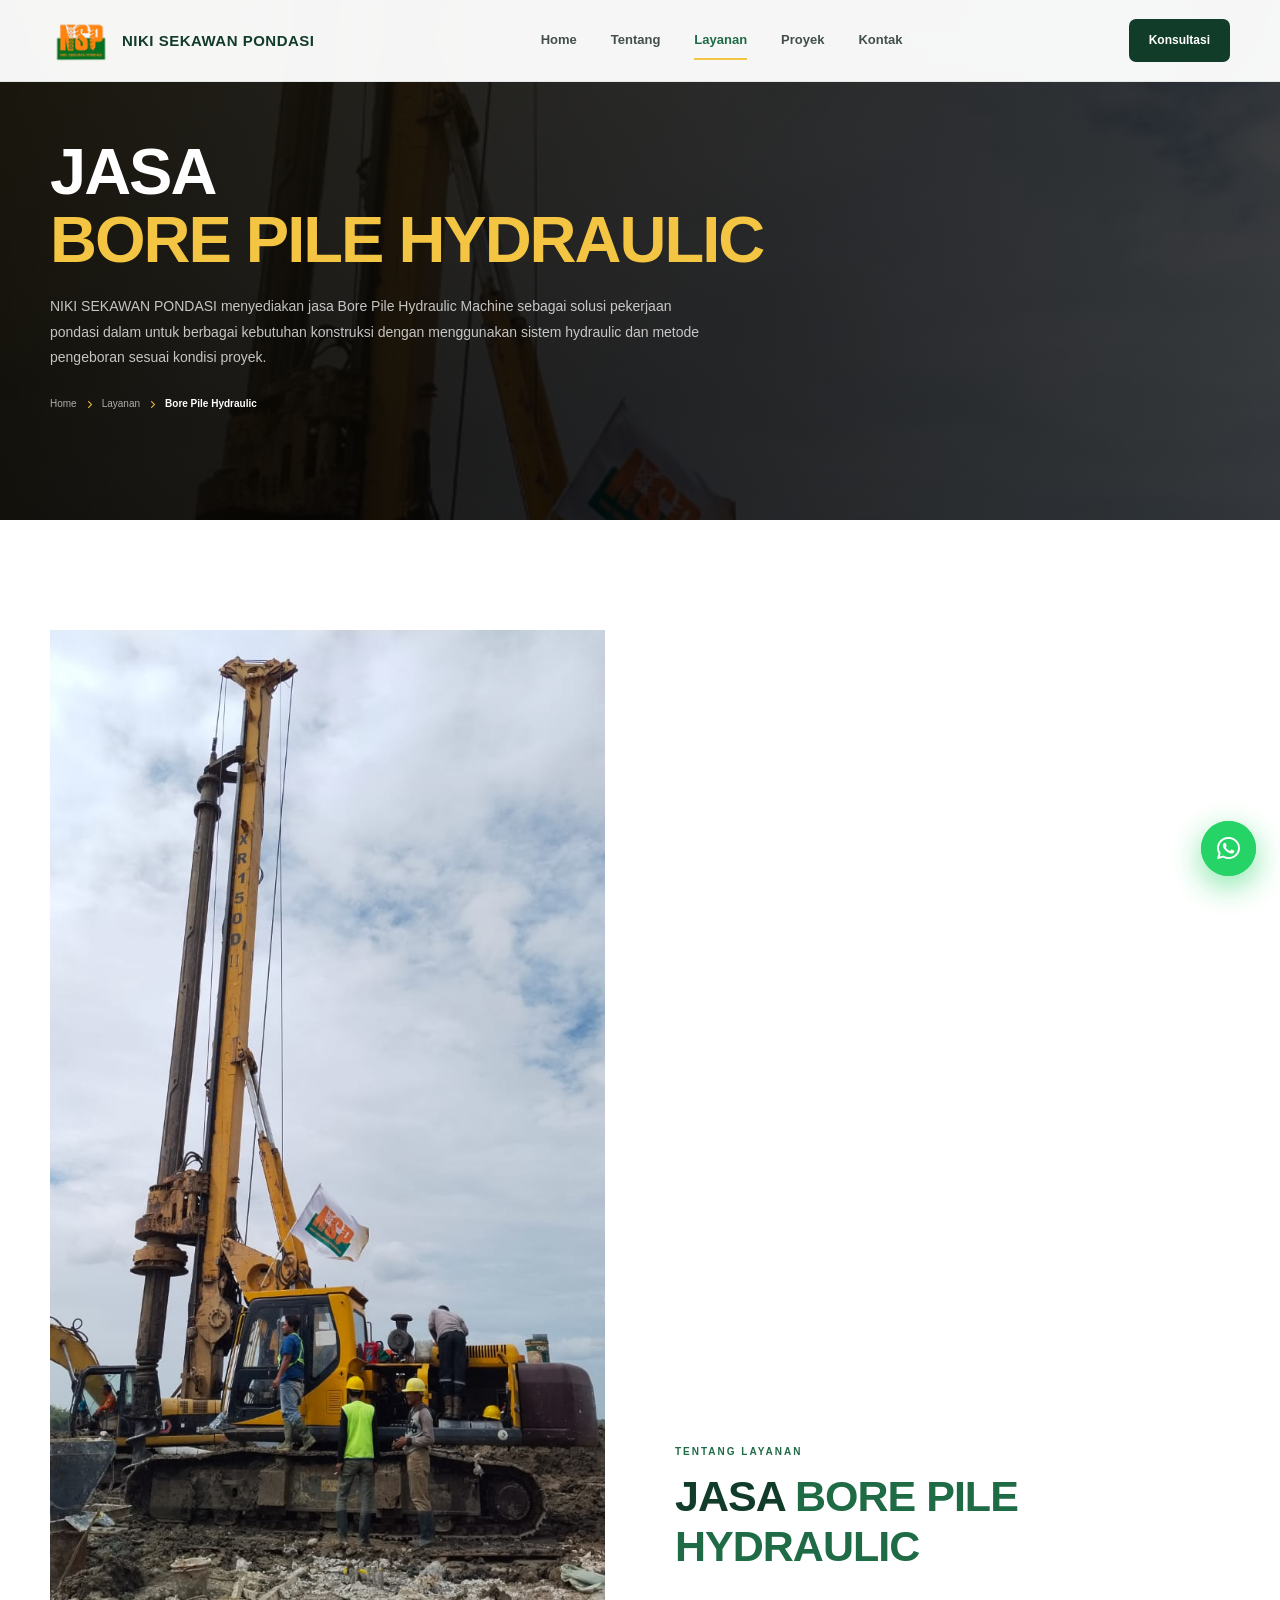
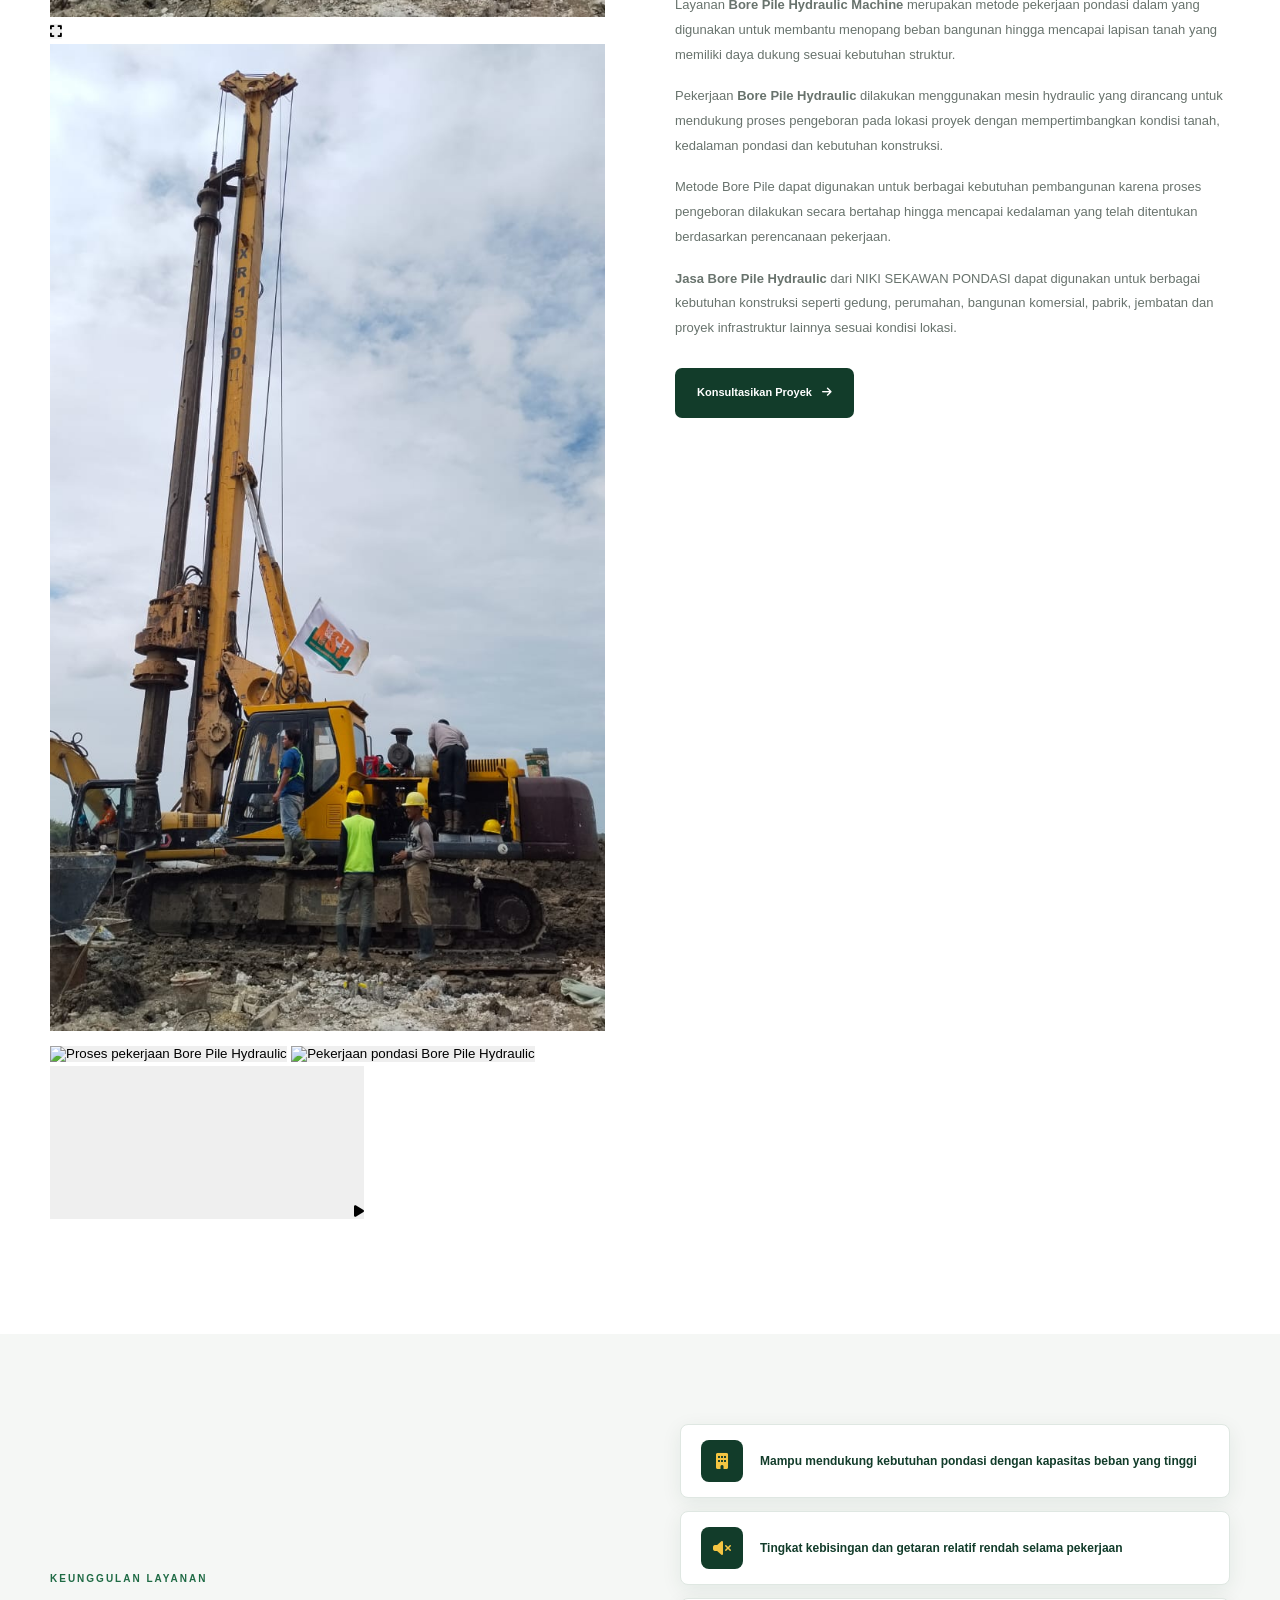
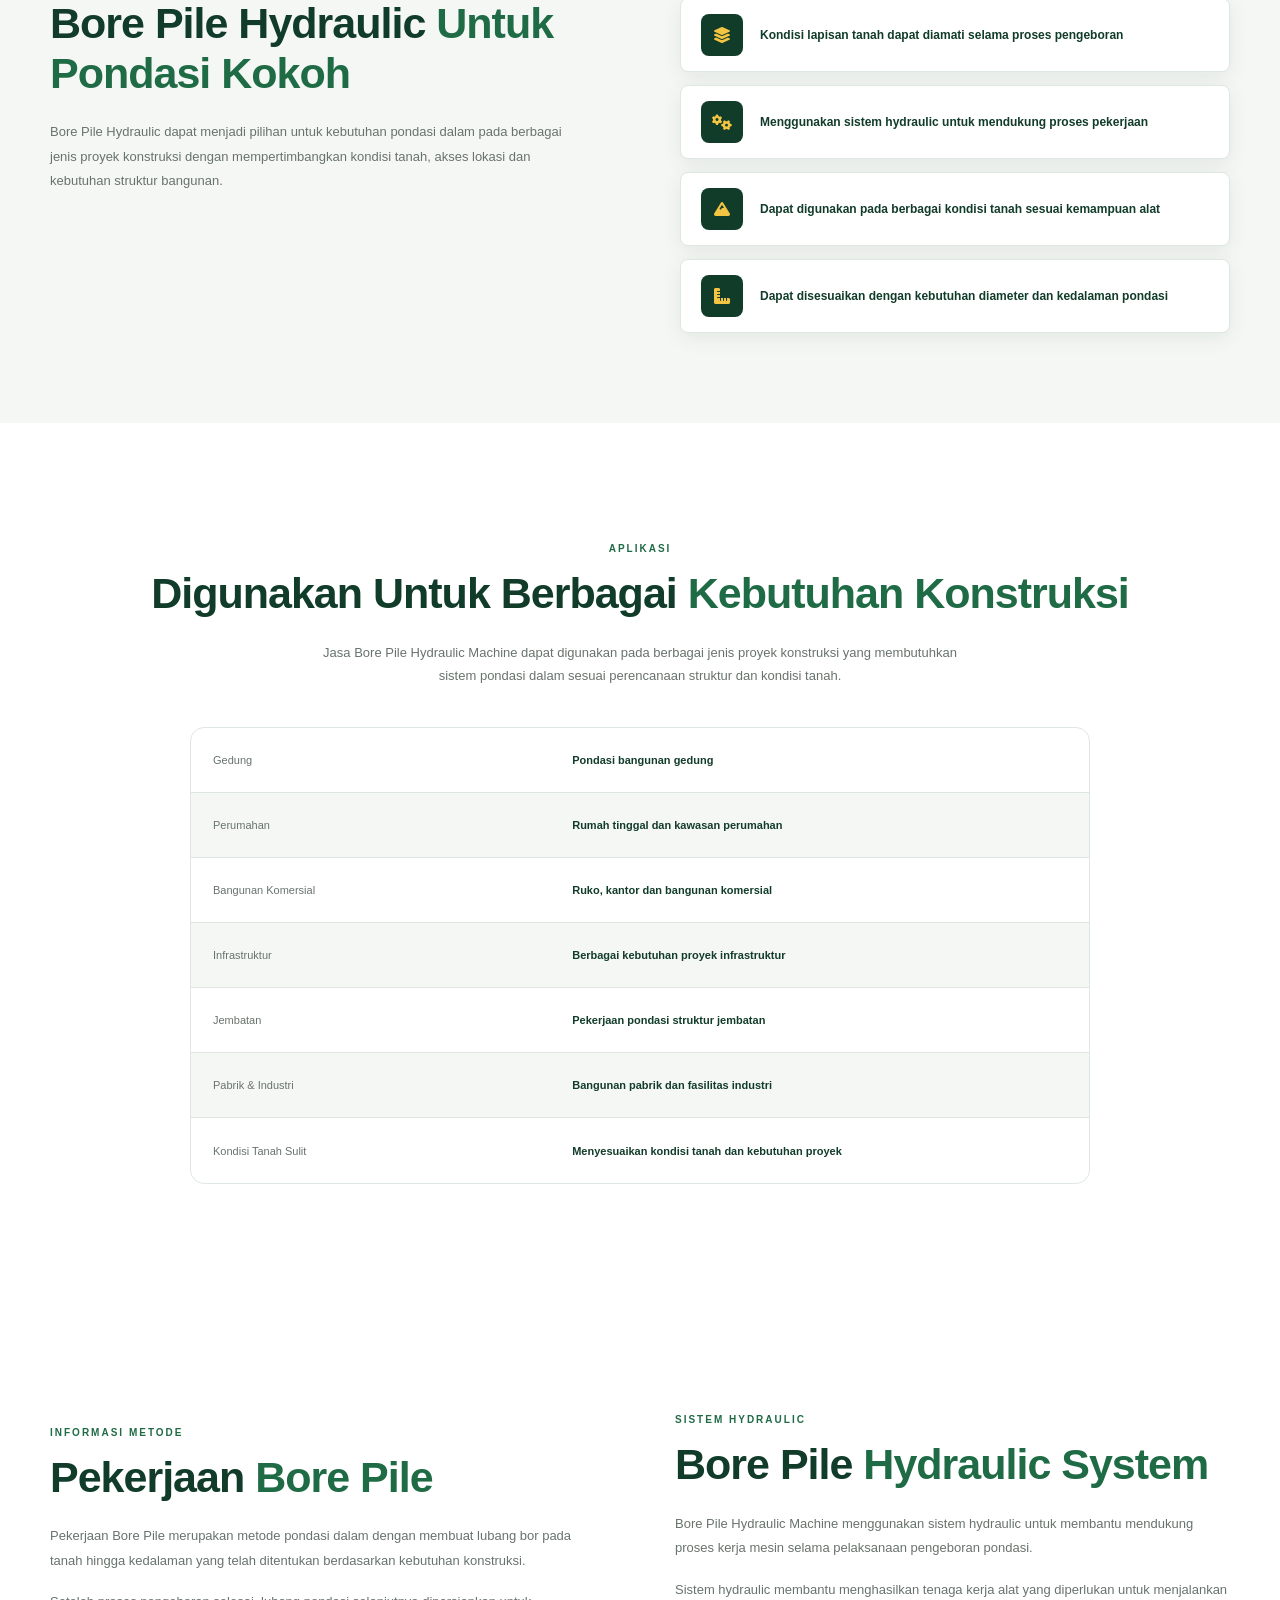
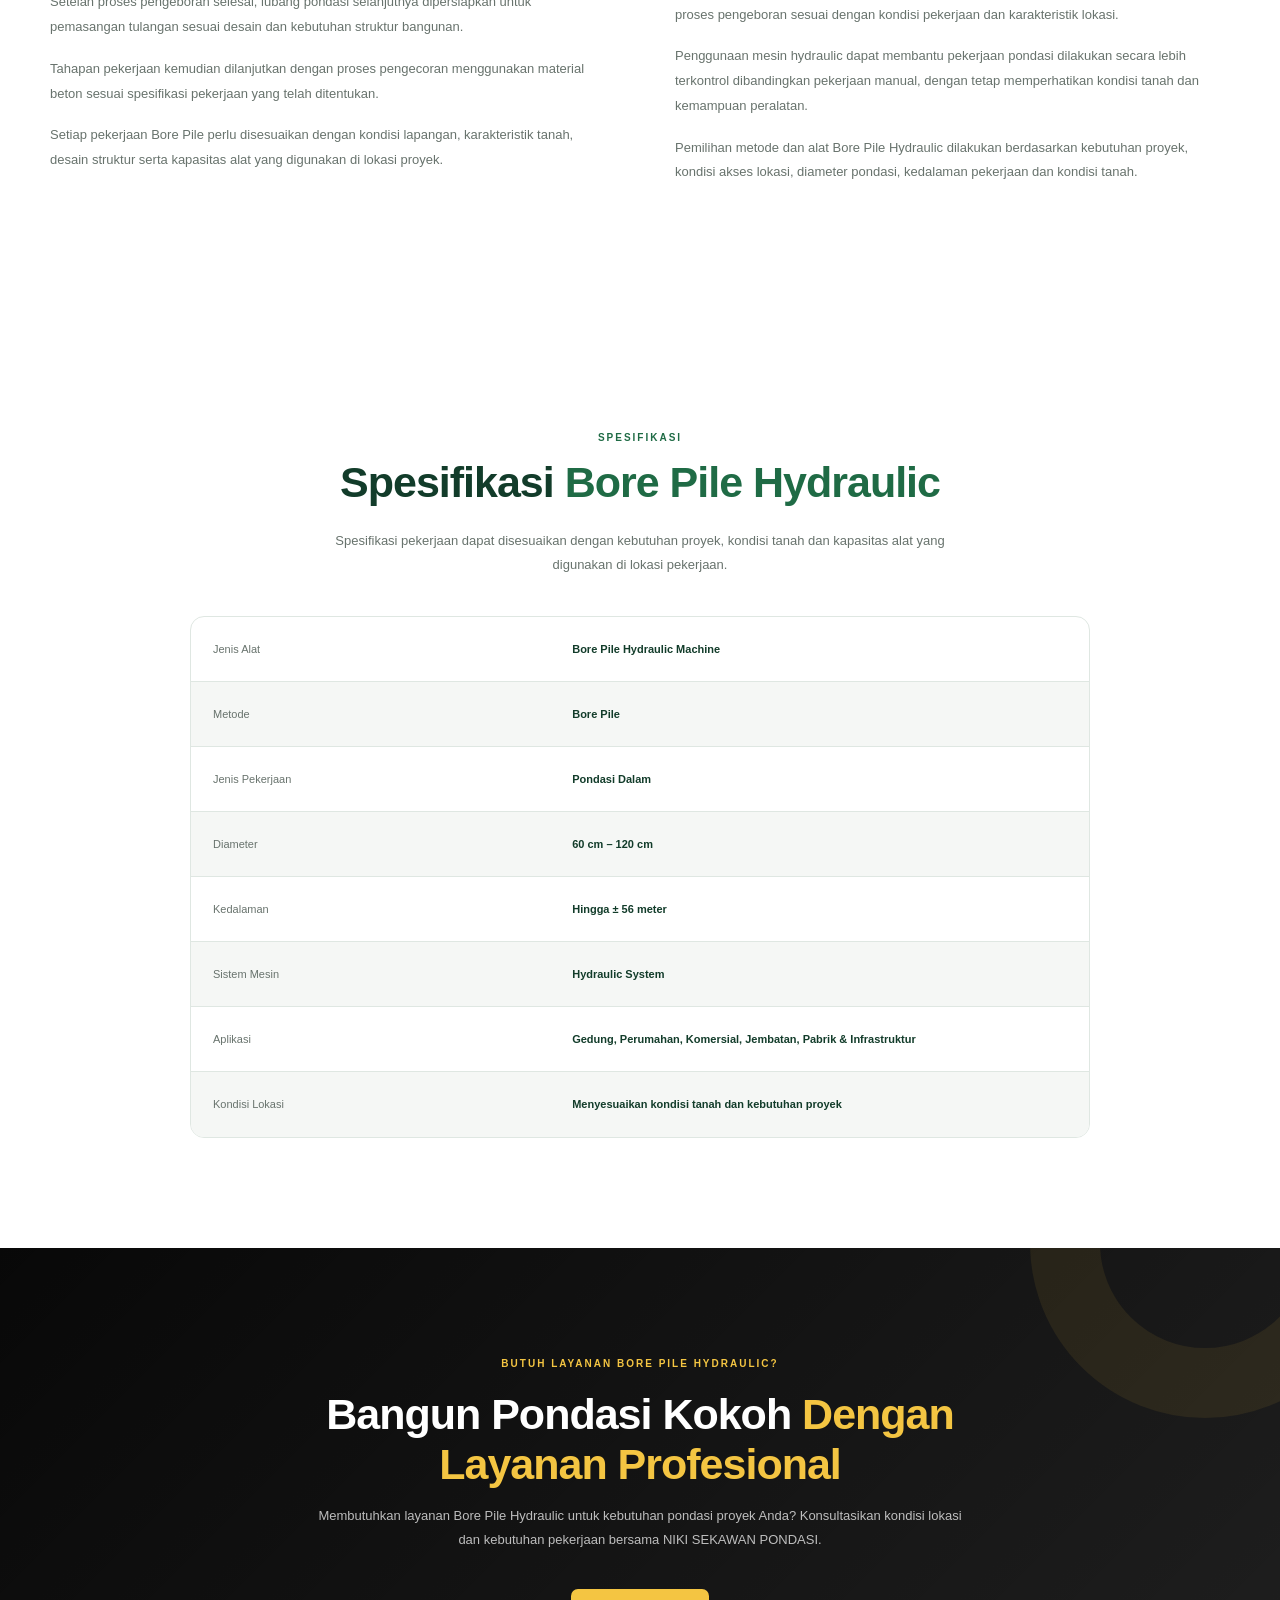
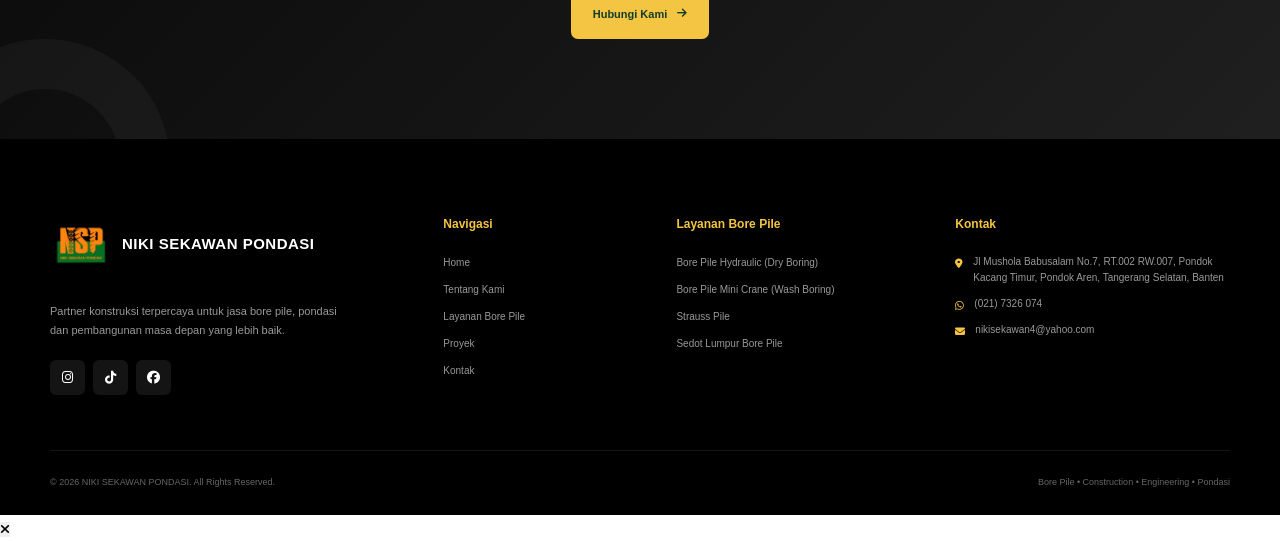
==== commit 261a13ab: "Add files via upload" ====
--- a/borepile.html
+++ b/borepile.html
@@ -1237,9 +1237,9 @@
 
 
 
-<!-- =====================================================
+<!-- =========================================================
      FOOTER
-===================================================== -->
+========================================================= -->
 
 <footer class="footer">
 
@@ -1248,15 +1248,10 @@
         <div class="footer-grid">
 
 
-            <!-- =================================================
-                 BRAND
-            ================================================== -->
-
             <div class="footer-brand">
 
-
                 <a
-                    href="index.html"
+                    href="#home"
                     class="logo"
                 >
 
@@ -1265,6 +1260,7 @@
                         <img
                             src="LogoNSP-remove.png"
                             alt="Logo NIKI SEKAWAN PONDASI"
+                            loading="lazy"
                         >
 
                     </span>
@@ -1286,63 +1282,32 @@
                 <p>
 
                     Partner konstruksi terpercaya untuk
-                    membangun masa depan yang lebih baik.
+                    jasa bore pile, pondasi dan pembangunan
+                    masa depan yang lebih baik.
 
                 </p>
 
 
                 <div class="socials">
 
-
-                    <a
-                        href="#"
-                        aria-label="Instagram"
-                    >
-
+                    <a href="#" aria-label="Instagram NIKI SEKAWAN PONDASI">
                         <i class="fa-brands fa-instagram"></i>
-
                     </a>
 
-
-                    <a
-                        href="#"
-                        aria-label="Facebook"
-                    >
-
+                    <a href="#" aria-label="TikTok NIKI SEKAWAN PONDASI">
+                        <i class="fa-brands fa-tiktok"></i>
+                    </a>
+
+                    <a href="#" aria-label="Facebook NIKI SEKAWAN PONDASI">
                         <i class="fa-brands fa-facebook"></i>
-
                     </a>
 
-
-                    <a
-                        href="#"
-                        aria-label="LinkedIn"
-                    >
-
-                        <i class="fa-brands fa-linkedin"></i>
-
-                    </a>
-
-
-                    <a
-                        href="#"
-                        aria-label="YouTube"
-                    >
-
-                        <i class="fa-brands fa-youtube"></i>
-
-                    </a>
-
-
                 </div>
 
             </div>
 
 
-
-            <!-- =================================================
-                 NAVIGASI
-            ================================================== -->
+            <!-- NAVIGASI -->
 
             <div class="footer-column">
 
@@ -1351,71 +1316,75 @@
                 </h3>
 
 
-                <a href="index.html">
+                <a href="#home">
                     Home
                 </a>
 
 
-                <a href="index.html#tentang">
+                <a href="#tentang">
                     Tentang Kami
                 </a>
 
 
-                <a href="index.html#layanan">
-                    Layanan
+                <a href="#layanan">
+                    Layanan Bore Pile
                 </a>
 
 
-                <a href="index.html#proyek">
+                <a href="#proyek">
                     Proyek
                 </a>
 
 
-                <a href="index.html#kontak">
+                <a href="#kontak">
                     Kontak
                 </a>
 
             </div>
 
 
-
-            <!-- =================================================
-                 LAYANAN
-            ================================================== -->
+            <!-- LAYANAN -->
 
             <div class="footer-column">
 
                 <h3>
-                    Layanan
+                    Layanan Bore Pile
                 </h3>
 
 
-                <a href="jasa-bore-pile-hydraulic.html">
+                <a href="borepile.html">
+
                     Bore Pile Hydraulic
+                    (Dry Boring)
+
                 </a>
 
 
-                <a href="index.html#layanan">
+                <a href="borepilecrane.html">
+
                     Bore Pile Mini Crane
+                    (Wash Boring)
+
                 </a>
 
 
-                <a href="jasa-strauss-pile.html">
+                <a href="strausspile.html">
+
                     Strauss Pile
+
                 </a>
 
 
-                <a href="index.html#layanan">
-                    Sedot Lumpur
+                <a href="sedotlumpur.html">
+
+                    Sedot Lumpur Bore Pile
+
                 </a>
 
             </div>
 
 
-
-            <!-- =================================================
-                 KONTAK
-            ================================================== -->
+            <!-- KONTAK -->
 
             <div class="footer-column contact">
 
@@ -1460,12 +1429,11 @@
         </div>
 
 
-
         <div class="footer-bottom">
 
             <p>
 
-                © 2026 SendyPrasdio.
+                © 2026 NIKI SEKAWAN PONDASI.
                 All Rights Reserved.
 
             </p>
@@ -1473,7 +1441,7 @@
 
             <p>
 
-                Construction • Engineering • Design
+                Bore Pile • Construction • Engineering • Pondasi
 
             </p>
 
@@ -1484,43 +1452,9 @@
 </footer>
 
 
-
-<!-- =====================================================
-     LIGHTBOX FOTO
-===================================================== -->
-
-<div
-    class="image-lightbox"
-    id="imageLightbox"
-    aria-hidden="true"
->
-
-
-    <button
-        class="lightbox-close"
-        id="lightboxClose"
-        type="button"
-        aria-label="Tutup gambar"
-    >
-
-        <i class="fa-solid fa-xmark"></i>
-
-    </button>
-
-
-    <img
-        id="lightboxImage"
-        src=""
-        alt=""
-    >
-
-</div>
-
-
-
-<!-- =====================================================
-     WHATSAPP
-===================================================== -->
+<!-- =========================================================
+     WHATSAPP FLOAT
+========================================================= -->
 
 <a
     href="https://wa.me/6281234567890"
@@ -1537,6 +1471,57 @@
 
 
 <!-- =====================================================
+     LIGHTBOX FOTO
+===================================================== -->
+
+<div
+    class="image-lightbox"
+    id="imageLightbox"
+    aria-hidden="true"
+>
+
+
+    <button
+        class="lightbox-close"
+        id="lightboxClose"
+        type="button"
+        aria-label="Tutup gambar"
+    >
+
+        <i class="fa-solid fa-xmark"></i>
+
+    </button>
+
+
+    <img
+        id="lightboxImage"
+        src=""
+        alt=""
+    >
+
+</div>
+
+
+
+<!-- =====================================================
+     WHATSAPP
+===================================================== -->
+
+<a
+    href="https://wa.me/6281234567890"
+    class="whatsapp"
+    target="_blank"
+    rel="noopener"
+    aria-label="Hubungi NIKI SEKAWAN PONDASI melalui WhatsApp"
+>
+
+    <i class="fa-brands fa-whatsapp"></i>
+
+</a>
+
+
+
+<!-- =====================================================
      SCRIPT MOBILE MENU
 ===================================================== -->
 
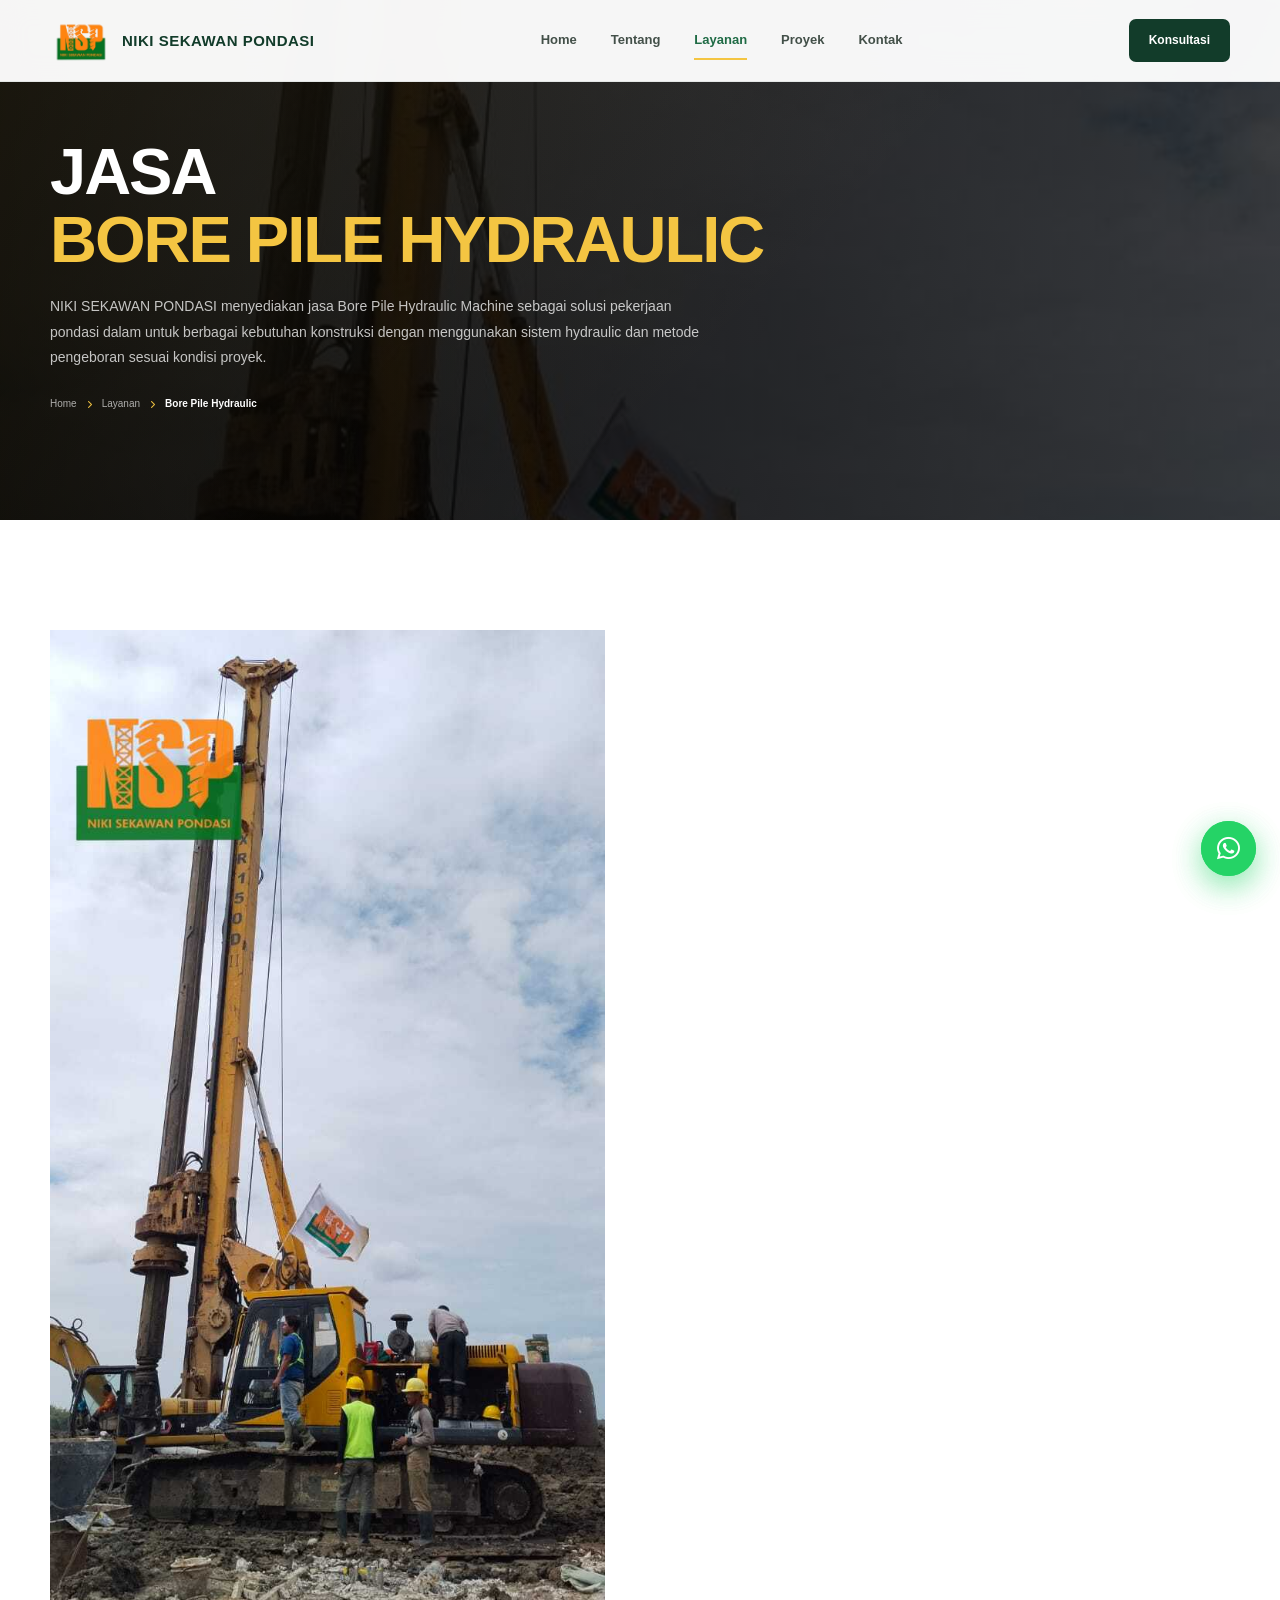
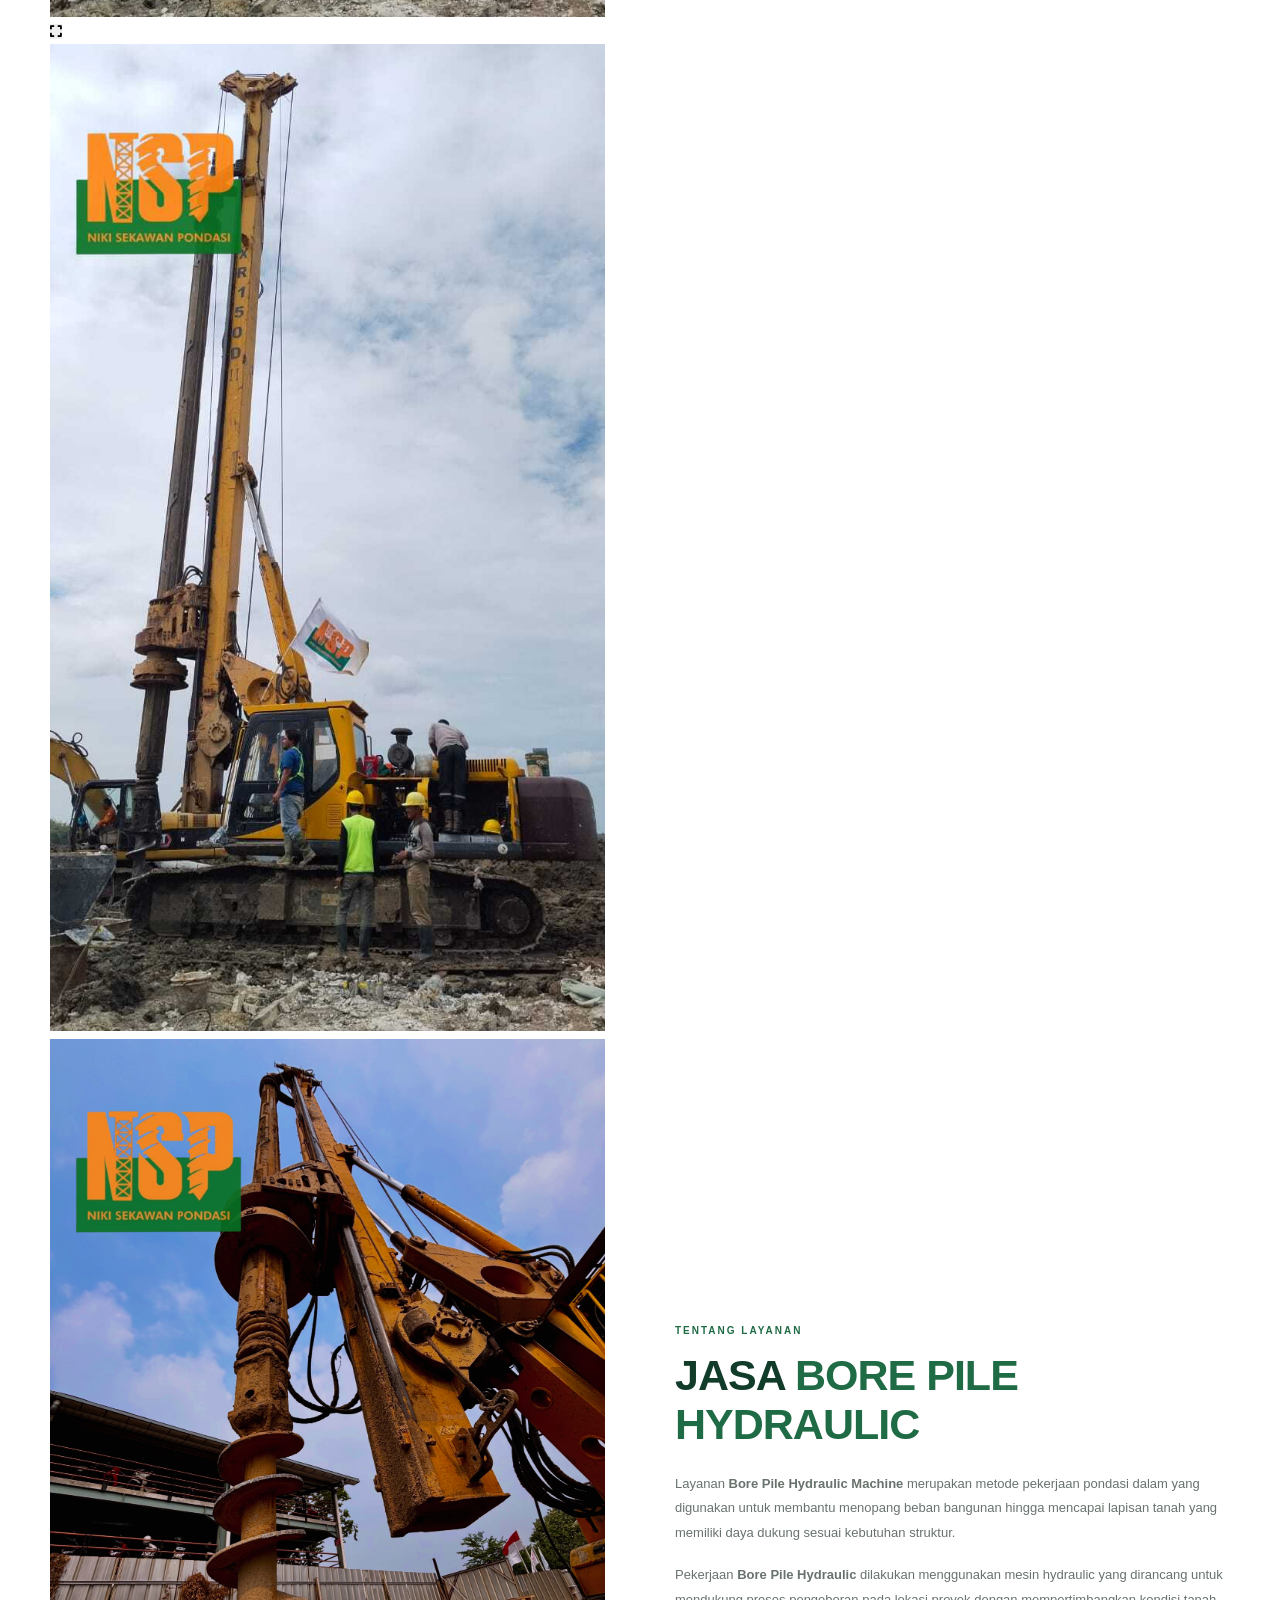
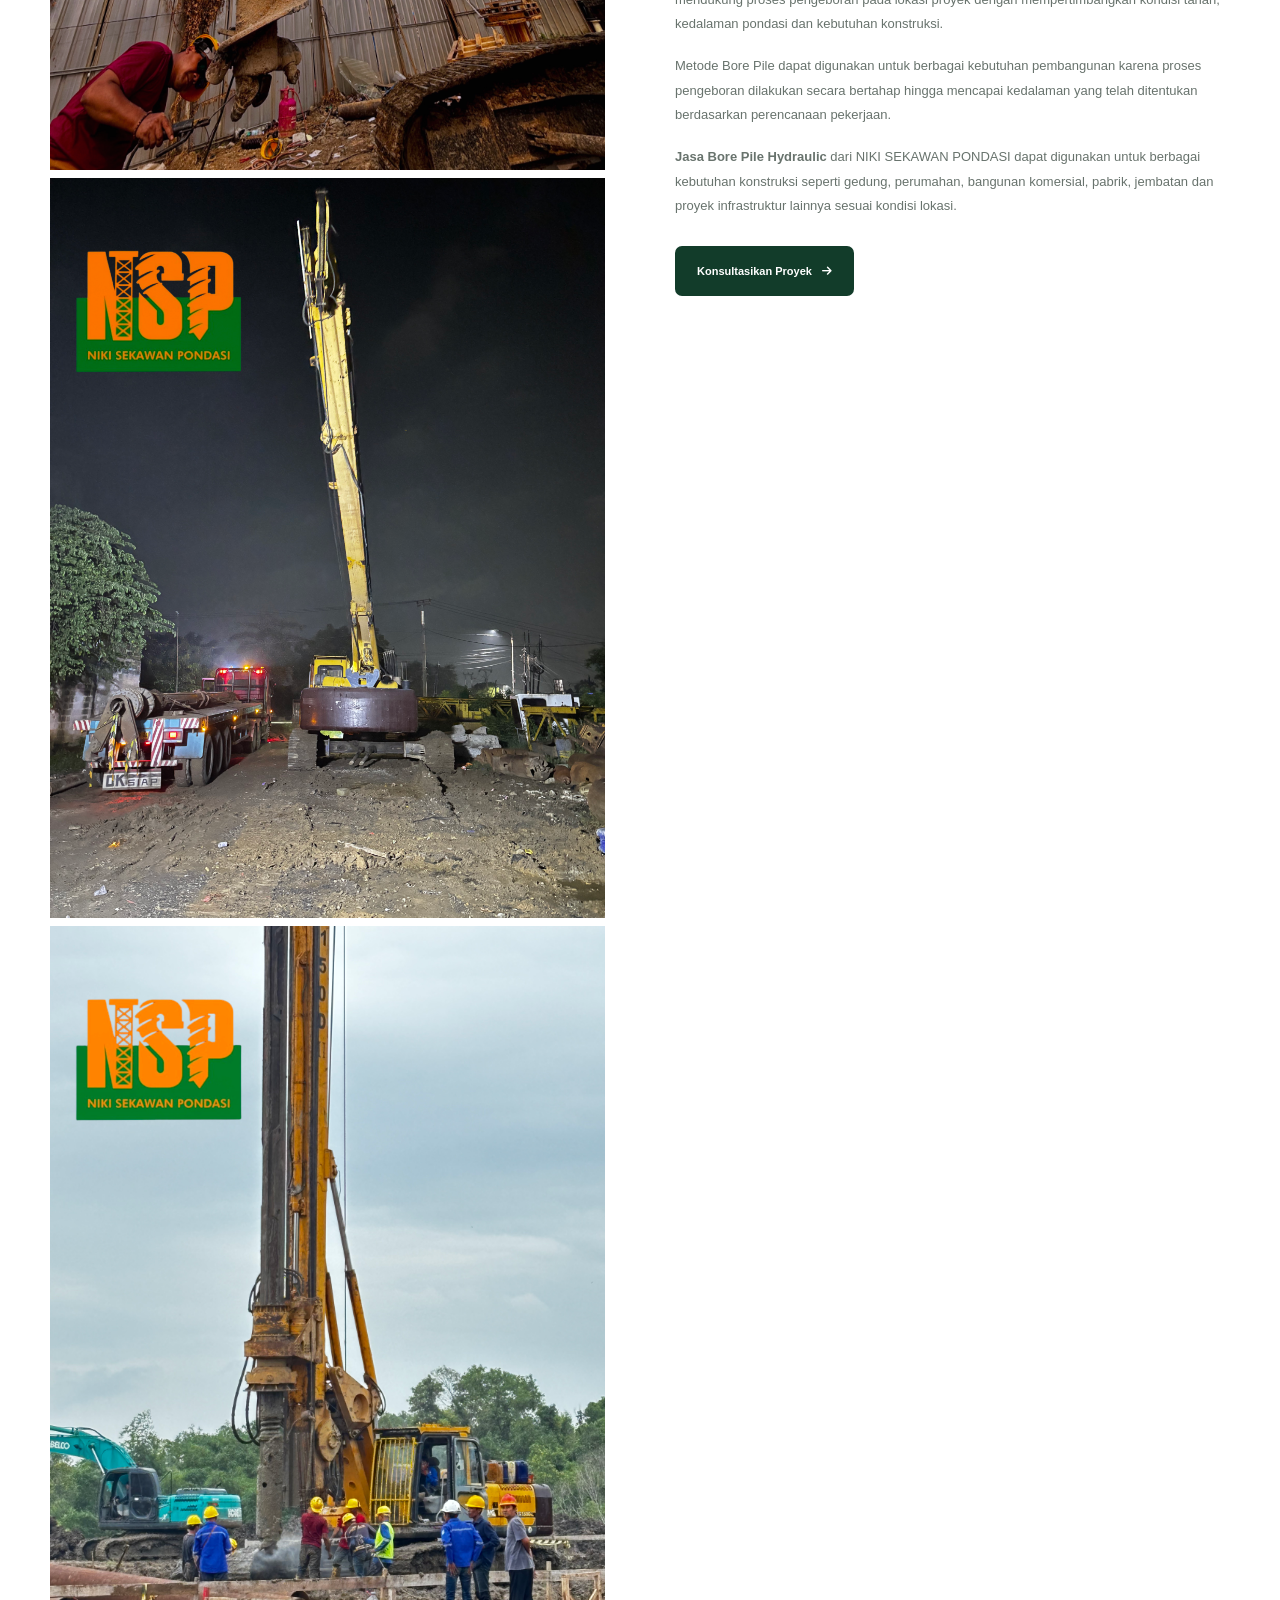
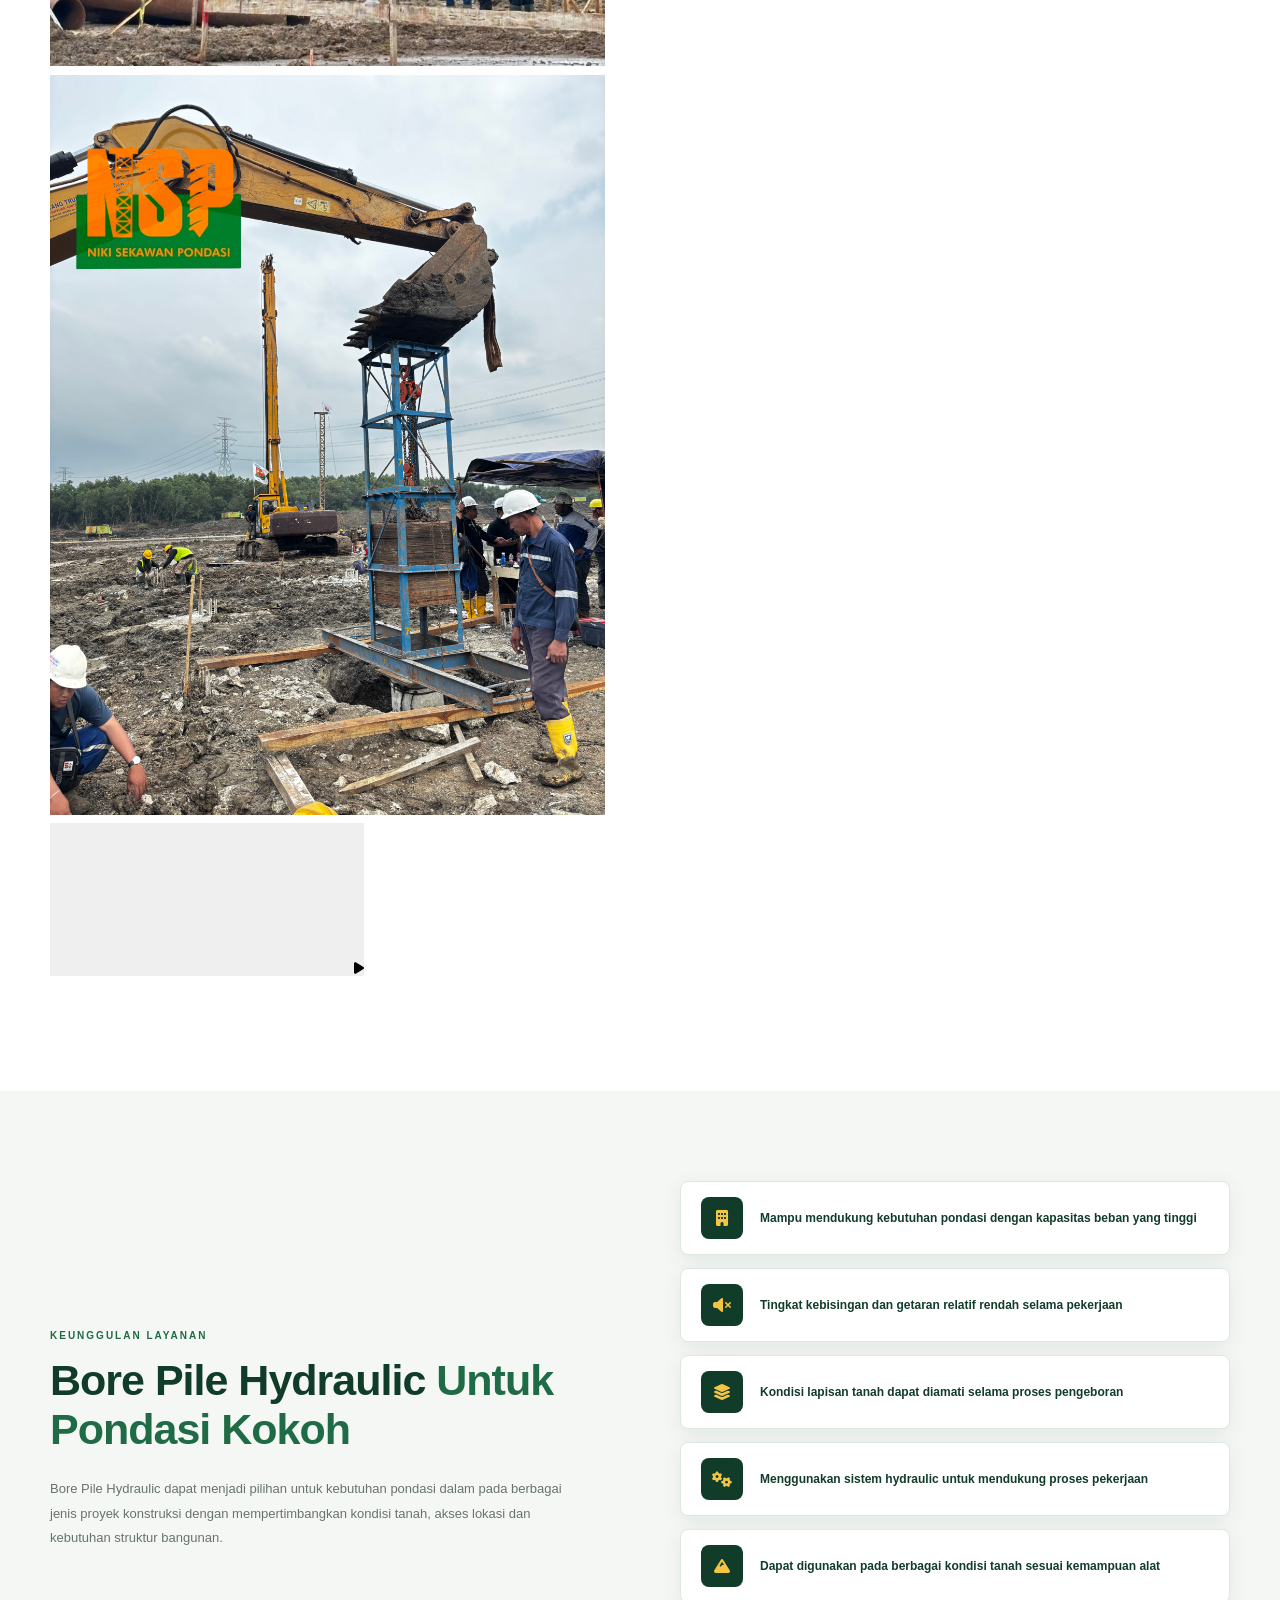
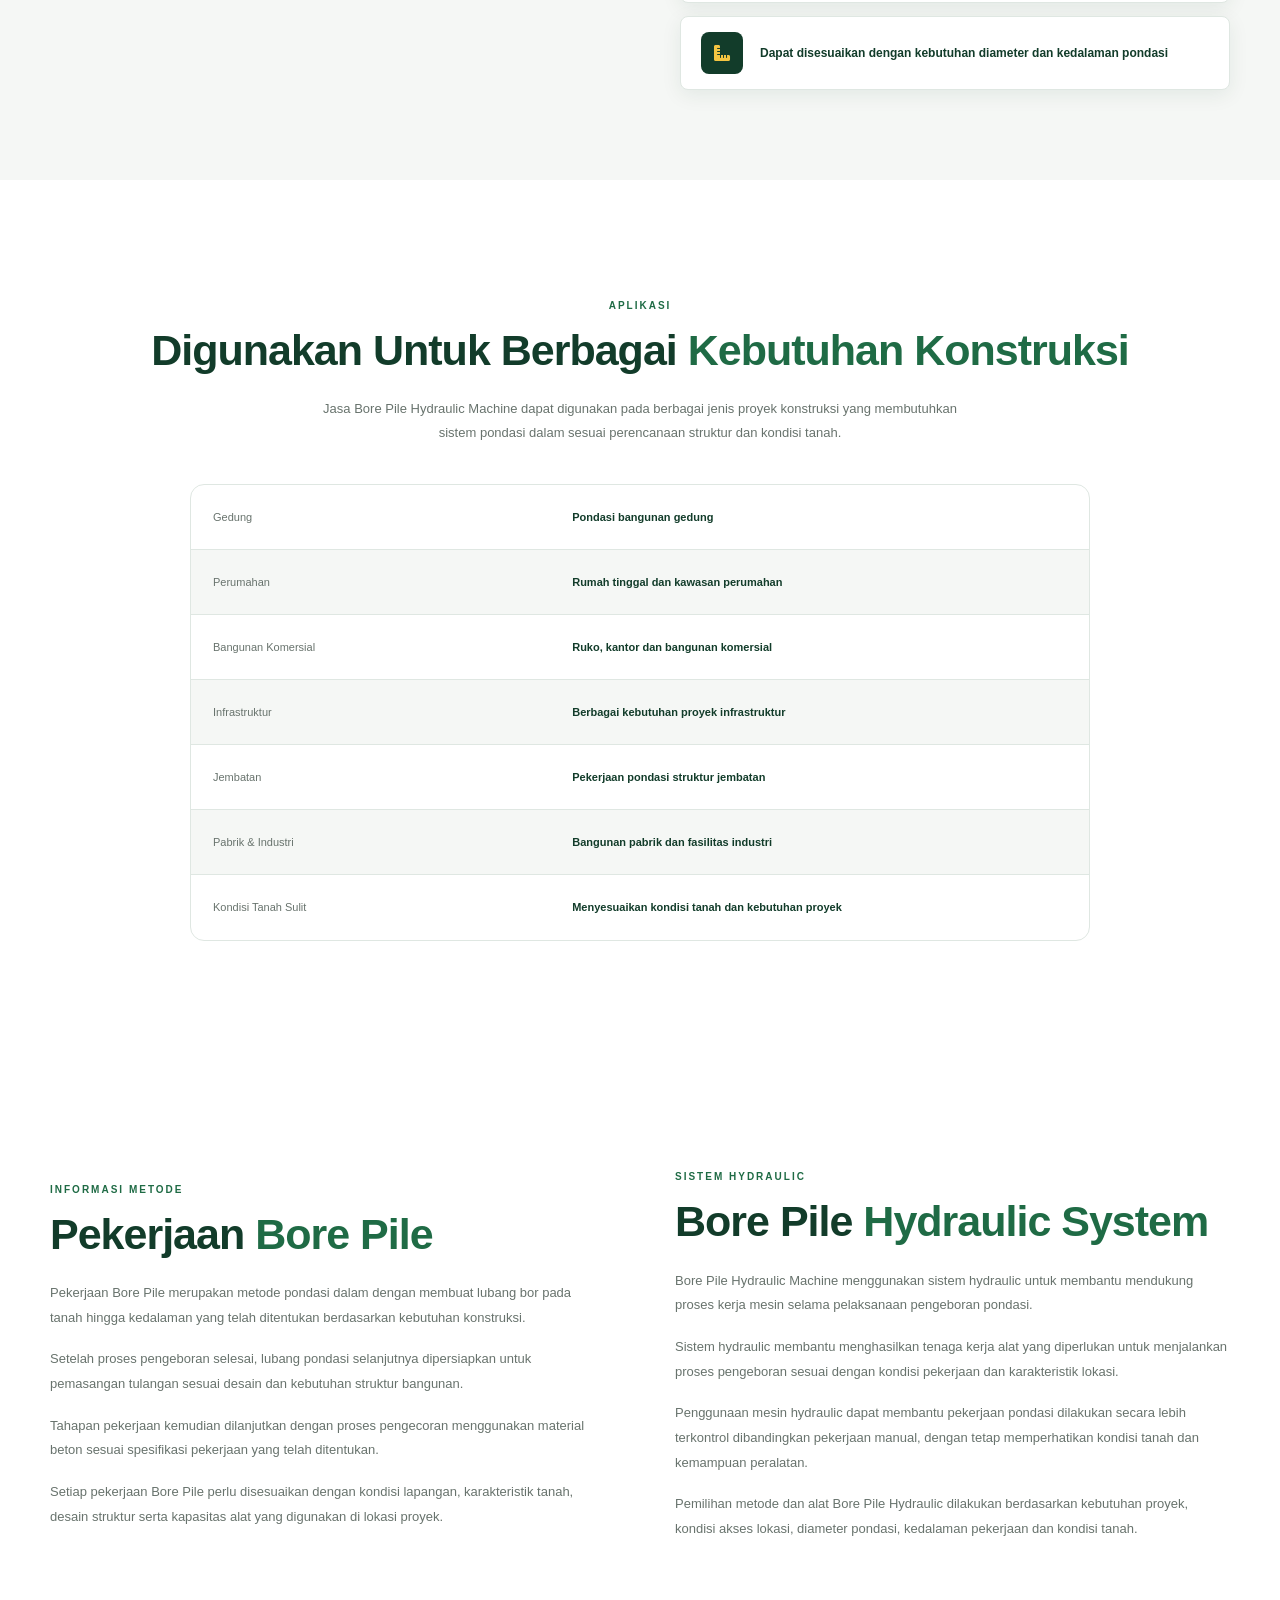
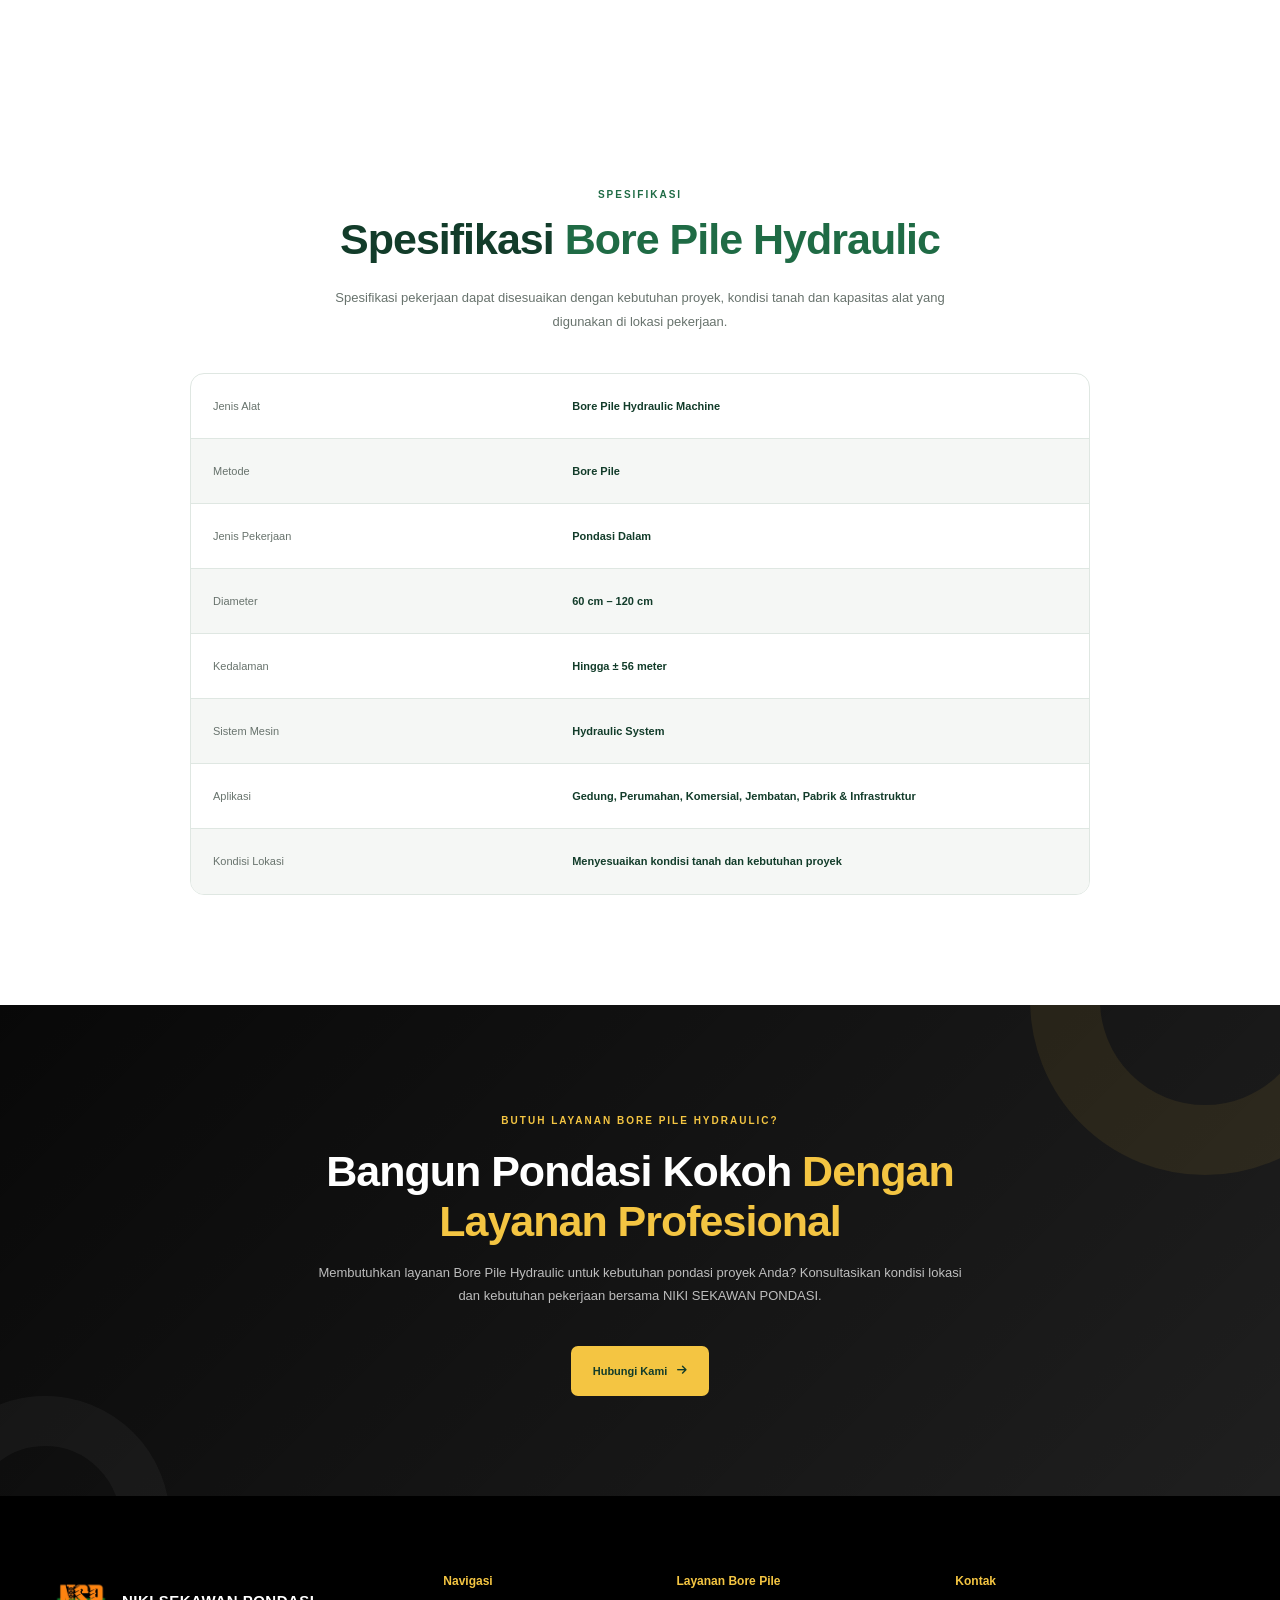
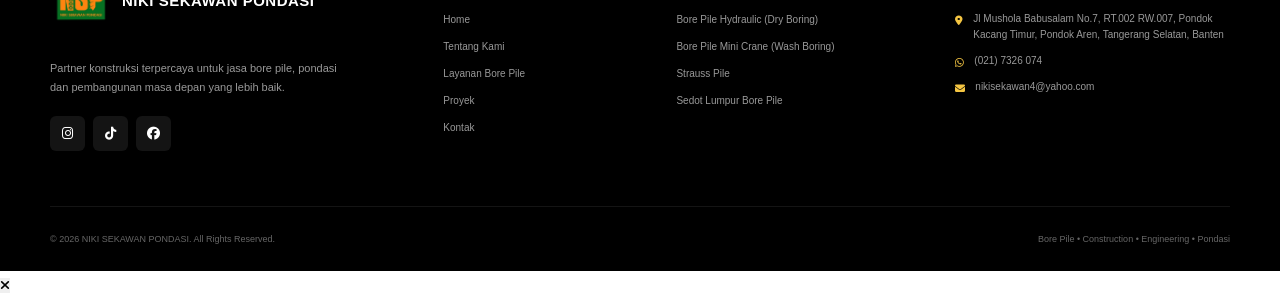
==== commit 1805e784: "Add files via upload" ====
--- a/borepile.html
+++ b/borepile.html
@@ -411,7 +411,7 @@
                     >
 
                         <source
-                            src="video-bore-pile-hydraulic.mp4"
+                            src="BORE-PILE-HYDRAULIC.VIDEO.mp4"
                             type="video/mp4"
                         >
 
@@ -468,13 +468,13 @@
                         class="thumbnail"
                         type="button"
                         data-type="image"
-                        data-src="bore-pile-hydraulic-2.jpg"
+                        data-src="BORE-PILE-HYDRAULIC.01.jpeg"
                         data-alt="Proses pekerjaan Bore Pile Hydraulic Machine"
                         aria-label="Foto proses Bore Pile Hydraulic"
                     >
 
                         <img
-                            src="bore-pile-hydraulic-2.jpg"
+                            src="BORE-PILE-HYDRAULIC.01.jpeg"
                             alt="Proses pekerjaan Bore Pile Hydraulic"
                         >
 
@@ -487,13 +487,48 @@
                         class="thumbnail"
                         type="button"
                         data-type="image"
-                        data-src="bore-pile-hydraulic-3.jpg"
+                        data-src="BORE-PILE-HYDRAULIC.02.jpg"
                         data-alt="Pekerjaan pondasi Bore Pile Hydraulic"
                         aria-label="Foto pondasi Bore Pile Hydraulic"
                     >
 
                         <img
-                            src="bore-pile-hydraulic-3.jpg"
+                            src="BORE-PILE-HYDRAULIC.02.jpg"
+                            alt="Pekerjaan pondasi Bore Pile Hydraulic"
+                        >
+
+                    </button>
+
+                    <!-- FOTO 4 -->
+
+                    <button
+                        class="thumbnail"
+                        type="button"
+                        data-type="image"
+                        data-src="BORE-PILE-HYDRAULIC.03.jpg"
+                        data-alt="Pekerjaan pondasi Bore Pile Hydraulic"
+                        aria-label="Foto pondasi Bore Pile Hydraulic"
+                    >
+
+                        <img
+                            src="BORE-PILE-HYDRAULIC.03.jpg"
+                            alt="Pekerjaan pondasi Bore Pile Hydraulic"
+                        >
+
+                    </button>
+                    <!-- FOTO 6 -->
+
+                    <button
+                        class="thumbnail"
+                        type="button"
+                        data-type="image"
+                        data-src="BORE-PILE-HYDRAULIC.05.jpg"
+                        data-alt="Pekerjaan pondasi Bore Pile Hydraulic"
+                        aria-label="Foto pondasi Bore Pile Hydraulic"
+                    >
+
+                        <img
+                            src="BORE-PILE-HYDRAULIC.05.jpg"
                             alt="Pekerjaan pondasi Bore Pile Hydraulic"
                         >
 
@@ -506,7 +541,7 @@
                         class="thumbnail video-thumbnail"
                         type="button"
                         data-type="video"
-                        data-src="video-bore-pile-hydraulic.mp4"
+                        data-src="BORE-PILE-HYDRAULIC.VIDEO.mp4"
                         aria-label="Video pekerjaan Bore Pile Hydraulic"
                     >
 
@@ -516,7 +551,7 @@
                         >
 
                             <source
-                                src="video-bore-pile-hydraulic.mp4"
+                                src="BORE-PILE-HYDRAULIC.VIDEO.mp4"
                                 type="video/mp4"
                             >
 
--- a/style.css
+++ b/style.css
@@ -2382,6 +2382,555 @@
 
 
 /* =========================================================
+   LOCATION / GOOGLE MAPS
+========================================================= */
+
+.location-section {
+    position: relative;
+    padding: 110px 0;
+    background: #f7f8f5;
+    overflow: hidden;
+}
+
+
+/* Decorative background */
+
+.location-section::before {
+    content: "";
+    position: absolute;
+    width: 420px;
+    height: 420px;
+    border-radius: 50%;
+    background: rgba(244, 197, 66, 0.08);
+    top: -180px;
+    right: -120px;
+    pointer-events: none;
+}
+
+.location-section::after {
+    content: "";
+    position: absolute;
+    width: 300px;
+    height: 300px;
+    border-radius: 50%;
+    background: rgba(18, 60, 42, 0.04);
+    bottom: -150px;
+    left: -100px;
+    pointer-events: none;
+}
+
+
+/* Heading */
+
+.location-heading {
+    position: relative;
+    z-index: 2;
+    max-width: 760px;
+    margin: 0 auto 55px;
+}
+
+.location-heading span {
+    display: inline-block;
+    margin-bottom: 12px;
+    font-size: 12px;
+    font-weight: 800;
+    letter-spacing: 2px;
+    color: #b88900;
+}
+
+.location-heading h2 {
+    margin: 0;
+    color: #123c2a;
+}
+
+.location-heading h2 strong {
+    color: #d39e16;
+}
+
+.location-heading p {
+    max-width: 650px;
+    margin: 18px auto 0;
+    line-height: 1.8;
+    color: #66716b;
+}
+
+
+/* Main grid */
+
+.location-grid {
+    position: relative;
+    z-index: 2;
+
+    display: grid;
+    grid-template-columns: 1.35fr 0.85fr;
+
+    gap: 30px;
+
+    align-items: stretch;
+}
+
+
+/* =========================================================
+   MAP CARD
+========================================================= */
+
+.location-map-card {
+    background: #ffffff;
+
+    border-radius: 20px;
+
+    overflow: hidden;
+
+    border: 1px solid rgba(18, 60, 42, 0.08);
+
+    box-shadow:
+        0 20px 50px rgba(18, 60, 42, 0.10);
+}
+
+
+/* Map Header */
+
+.location-map-header {
+    display: flex;
+
+    align-items: center;
+
+    justify-content: space-between;
+
+    padding: 24px 28px;
+
+    background: #123c2a;
+
+    color: #ffffff;
+}
+
+.location-map-header span {
+    display: block;
+
+    margin-bottom: 5px;
+
+    font-size: 10px;
+
+    font-weight: 800;
+
+    letter-spacing: 2px;
+
+    color: #f4c542;
+}
+
+.location-map-header h3 {
+    margin: 0;
+
+    font-size: 21px;
+
+    font-weight: 700;
+
+    color: #ffffff;
+}
+
+
+/* Map Icon */
+
+.location-map-icon {
+    width: 48px;
+    height: 48px;
+
+    display: flex;
+
+    align-items: center;
+    justify-content: center;
+
+    border-radius: 50%;
+
+    background: #f4c542;
+
+    color: #123c2a;
+
+    font-size: 18px;
+}
+
+
+/* Actual Map */
+
+.location-map {
+    position: relative;
+
+    width: 100%;
+
+    min-height: 450px;
+
+    background: #e9ece8;
+}
+
+.location-map iframe {
+    display: block;
+
+    width: 100%;
+
+    height: 450px;
+
+    border: 0;
+}
+
+
+/* =========================================================
+   INFORMATION CARD
+========================================================= */
+
+.location-info-card {
+    display: flex;
+
+    flex-direction: column;
+
+    padding: 38px 35px;
+
+    border-radius: 20px;
+
+    background: #123c2a;
+
+    color: #ffffff;
+
+    box-shadow:
+        0 20px 50px rgba(18, 60, 42, 0.18);
+}
+
+
+/* Top */
+
+.location-info-top {
+    margin-bottom: 28px;
+}
+
+.location-label {
+    display: inline-block;
+
+    margin-bottom: 10px;
+
+    font-size: 11px;
+
+    font-weight: 800;
+
+    letter-spacing: 1.8px;
+
+    color: #f4c542;
+}
+
+.location-info-top h3 {
+    margin: 0 0 12px;
+
+    font-size: 27px;
+
+    line-height: 1.2;
+
+    color: #ffffff;
+}
+
+.location-info-top p {
+    margin: 0;
+
+    color: rgba(255, 255, 255, 0.72);
+
+    font-size: 14px;
+
+    line-height: 1.8;
+}
+
+
+/* =========================================================
+   LOCATION ITEM
+========================================================= */
+
+.location-item {
+    display: flex;
+
+    align-items: flex-start;
+
+    gap: 16px;
+
+    padding: 19px 0;
+
+    border-top: 1px solid rgba(255, 255, 255, 0.10);
+}
+
+
+.location-item-icon {
+    flex: 0 0 42px;
+
+    width: 42px;
+    height: 42px;
+
+    display: flex;
+
+    align-items: center;
+    justify-content: center;
+
+    border-radius: 10px;
+
+    background: rgba(244, 197, 66, 0.13);
+
+    color: #f4c542;
+
+    font-size: 16px;
+}
+
+
+.location-item-content {
+    min-width: 0;
+}
+
+.location-item-content span {
+    display: block;
+
+    margin-bottom: 5px;
+
+    font-size: 10px;
+
+    font-weight: 800;
+
+    letter-spacing: 1.5px;
+
+    color: rgba(255, 255, 255, 0.55);
+}
+
+
+.location-item-content p {
+    margin: 0;
+
+    font-size: 14px;
+
+    line-height: 1.7;
+
+    color: #ffffff;
+}
+
+
+/* =========================================================
+   GOOGLE MAP BUTTON
+========================================================= */
+
+.location-actions {
+    margin-top: auto;
+
+    padding-top: 25px;
+}
+
+
+.location-map-button {
+    display: flex;
+
+    align-items: center;
+
+    justify-content: center;
+
+    gap: 10px;
+
+    width: 100%;
+
+    padding: 15px 20px;
+
+    border-radius: 10px;
+
+    background: #f4c542;
+
+    color: #123c2a;
+
+    font-size: 13px;
+
+    font-weight: 800;
+
+    text-decoration: none;
+
+    transition:
+        transform 0.25s ease,
+        background 0.25s ease,
+        box-shadow 0.25s ease;
+}
+
+
+.location-map-button i:first-child {
+    font-size: 15px;
+}
+
+
+.location-map-button i:last-child {
+    margin-left: 3px;
+
+    font-size: 12px;
+
+    transition: transform 0.25s ease;
+}
+
+
+.location-map-button:hover {
+    background: #ffffff;
+
+    color: #123c2a;
+
+    transform: translateY(-3px);
+
+    box-shadow:
+        0 10px 25px rgba(0, 0, 0, 0.18);
+}
+
+
+.location-map-button:hover i:last-child {
+    transform: translateX(4px);
+}
+
+
+/* =========================================================
+   RESPONSIVE TABLET
+========================================================= */
+
+@media (max-width: 900px) {
+
+    .location-section {
+        padding: 85px 0;
+    }
+
+
+    .location-grid {
+        grid-template-columns: 1fr;
+
+        gap: 25px;
+    }
+
+
+    .location-map iframe {
+        height: 400px;
+    }
+
+
+    .location-map {
+        min-height: 400px;
+    }
+
+
+    .location-info-card {
+        padding: 32px;
+    }
+
+}
+
+
+/* =========================================================
+   RESPONSIVE MOBILE
+========================================================= */
+
+@media (max-width: 600px) {
+
+    .location-section {
+        padding: 70px 0;
+    }
+
+
+    .location-heading {
+        margin-bottom: 35px;
+    }
+
+
+    .location-heading span {
+        font-size: 10px;
+
+        letter-spacing: 1.5px;
+    }
+
+
+    .location-heading h2 {
+        font-size: 30px;
+
+        line-height: 1.2;
+    }
+
+
+    .location-heading p {
+        font-size: 13px;
+
+        line-height: 1.7;
+    }
+
+
+    .location-map-card {
+        border-radius: 16px;
+    }
+
+
+    .location-map-header {
+        padding: 20px;
+    }
+
+
+    .location-map-header h3 {
+        font-size: 18px;
+    }
+
+
+    .location-map-icon {
+        width: 42px;
+        height: 42px;
+
+        font-size: 16px;
+    }
+
+
+    .location-map {
+        min-height: 320px;
+    }
+
+
+    .location-map iframe {
+        height: 320px;
+    }
+
+
+    .location-info-card {
+        padding: 28px 22px;
+
+        border-radius: 16px;
+    }
+
+
+    .location-info-top h3 {
+        font-size: 23px;
+    }
+
+
+    .location-info-top p {
+        font-size: 13px;
+    }
+
+
+    .location-item {
+        gap: 12px;
+
+        padding: 16px 0;
+    }
+
+
+    .location-item-icon {
+        flex: 0 0 38px;
+
+        width: 38px;
+        height: 38px;
+
+        font-size: 14px;
+    }
+
+
+    .location-item-content p {
+        font-size: 13px;
+    }
+
+
+    .location-map-button {
+        padding: 14px 15px;
+
+        font-size: 12px;
+    }
+
+}
+
+/* =========================================================
    RESPONSIVE
    NIKI SEKAWAN PONDASI
 ========================================================= */
